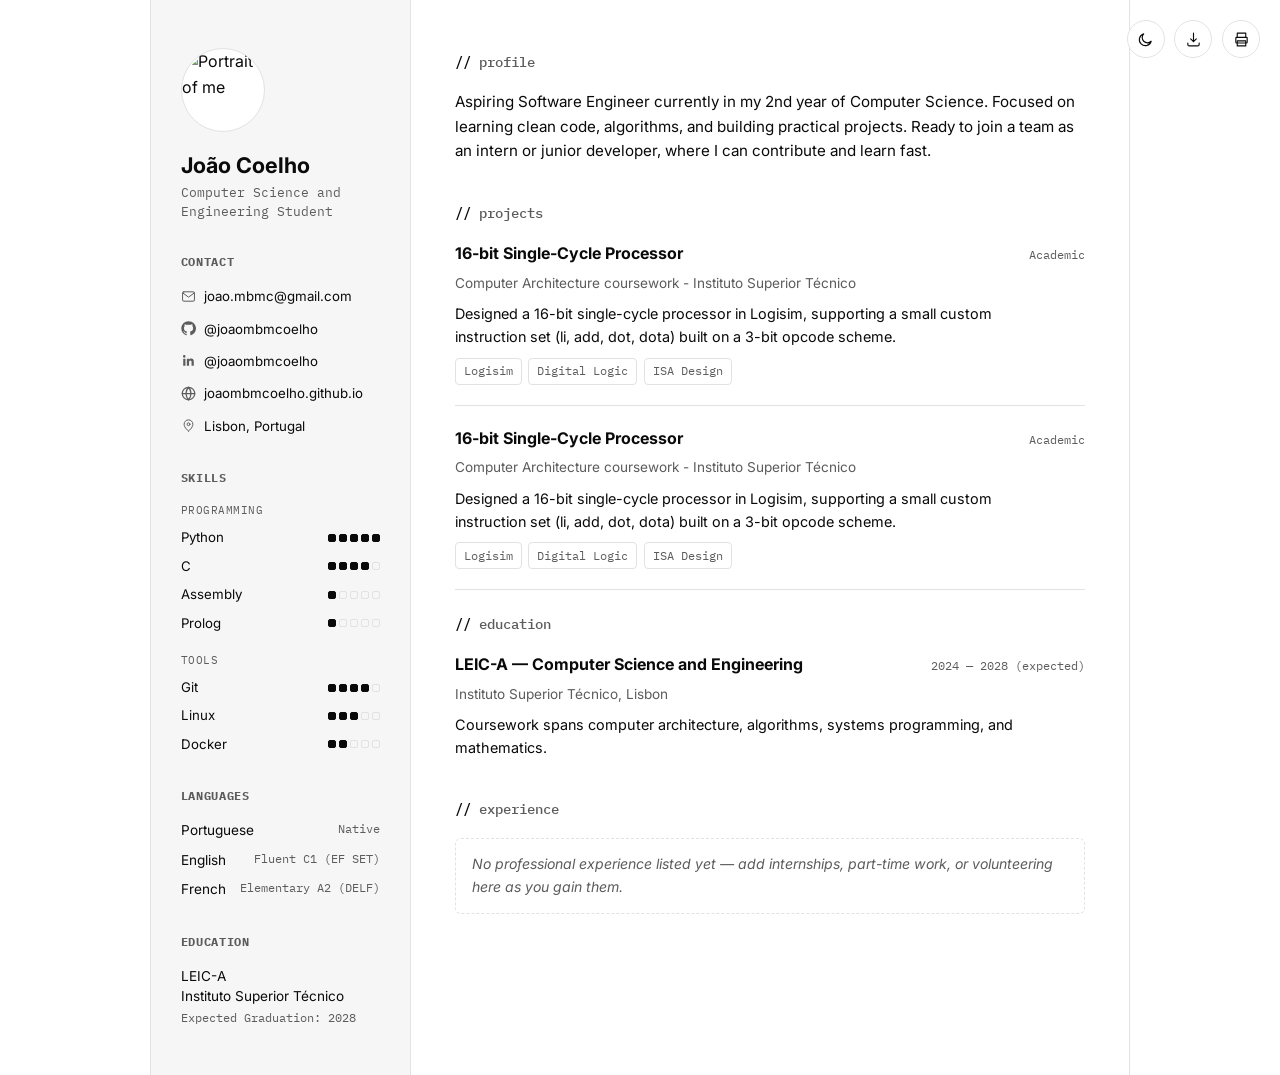
==== cv.html @ 250106f3 "add website in cv" ====
<!doctype html>
<html lang="en">
<head>
<meta charset="UTF-8">
<meta name="viewport" content="width=device-width, initial-scale=1">
<title>João Coelho — CV</title>
<meta name="description" content="CV / Resume of João Coelho, Computer Science and Engineering student at Instituto Superior Técnico.">
<link rel="icon" href="data:,">
<link rel="stylesheet" href="css/style.css">
<link rel="stylesheet" href="css/cv.css">
</head>
<body class="cv-body">

<!-- TOOLBAR BUTTONS -->
<div class="cv-toolbar no-print">
  <!-- dark mode button -->
  <button class="theme-toggle" data-theme-toggle type="button" aria-label="Toggle dark mode">
    <svg class="icon-moon" viewBox="0 0 24 24" width="17" height="17" fill="none" stroke="currentColor" stroke-width="1.6" stroke-linecap="round"><circle cx="12" cy="12" r="4.2"/><path d="M12 2.5v2.4M12 19.1v2.4M4.6 4.6l1.7 1.7M17.7 17.7l1.7 1.7M2.5 12h2.4M19.1 12h2.4M4.6 19.4l1.7-1.7M17.7 6.3l1.7-1.7"/></svg>
    <svg class="icon-sun" viewBox="0 0 24 24" width="17" height="17" fill="none" stroke="currentColor" stroke-width="1.6" stroke-linecap="round" stroke-linejoin="round"><path d="M20 14.5A8.5 8.5 0 1 1 9.5 4a6.8 6.8 0 0 0 10.5 10.5z"/></svg>
  </button>
    <!-- download button -->
  <a href="assets/cv/joao-coelho-cv.pdf" download aria-label="Download PDF">
    <svg viewBox="0 0 24 24" width="17" height="17" fill="none" stroke="currentColor" stroke-width="1.6" stroke-linecap="round" stroke-linejoin="round"><path d="M12 3v12m0 0l-4-4m4 4l4-4"/><path d="M4 17v2a2 2 0 0 0 2 2h12a2 2 0 0 0 2-2v-2"/></svg>
  </a>
  <!-- print button -->
  <button data-print type="button" aria-label="Print CV">
    <svg viewBox="0 0 24 24" width="17" height="17" fill="none" stroke="currentColor" stroke-width="1.6" stroke-linecap="round" stroke-linejoin="round"><path d="M6 9V3h12v6"/><rect x="4" y="9" width="16" height="8" rx="1"/><path d="M6 14h12v7H6z"/></svg>
  </button>
</div>

<div class="cv-page">

  <!-- SIDEBAR -->
  <aside class="cv-sidebar">
    <!-- profile picture -->
    <img class="cv-avatar" src="assets/images/pfp.png" alt="Portrait of me">
    <!-- main title (my name) -->
    <h1>João Coelho</h1>
    <!-- my job -->
    <p class="cv-role">Computer Science and Engineering Student</p>
    <!-- CONTACT BLOCK -->
    <div class="cv-side-section">
      <h2>Contact</h2>
      <ul class="cv-contact-list">
        <!-- email-->
        <li>
          <svg viewBox="0 0 24 24" fill="none" stroke="currentColor" stroke-width="1.6" stroke-linecap="round" stroke-linejoin="round"><rect x="2.5" y="4.5" width="19" height="15" rx="2"/><path d="M3 6.5l9 6.5 9-6.5"/></svg>
          <a href="mailto:joao.mbmc@gmail.com">joao.mbmc@gmail.com</a>
        </li>
        <!-- github -->
        <li>
          <svg viewBox="0 0 24 24" fill="currentColor"><path d="M12 .5C5.65.5.5 5.65.5 12c0 5.08 3.29 9.39 7.86 10.91.58.1.79-.25.79-.56 0-.27-.01-1.17-.02-2.12-3.2.7-3.88-1.36-3.88-1.36-.52-1.34-1.28-1.69-1.28-1.69-1.04-.72.08-.7.08-.7 1.16.08 1.77 1.19 1.77 1.19 1.03 1.77 2.7 1.26 3.36.96.1-.75.4-1.26.73-1.55-2.55-.29-5.23-1.28-5.23-5.69 0-1.26.45-2.29 1.19-3.09-.12-.29-.52-1.47.11-3.06 0 0 .97-.31 3.18 1.18.92-.26 1.91-.39 2.89-.39.98 0 1.97.13 2.89.39 2.2-1.49 3.17-1.18 3.17-1.18.63 1.59.23 2.77.12 3.06.74.8 1.18 1.83 1.18 3.09 0 4.42-2.69 5.4-5.25 5.68.41.36.78 1.06.78 2.15 0 1.55-.01 2.8-.01 3.18 0 .31.21.67.8.56C20.71 21.38 24 17.08 24 12 24 5.65 18.85.5 12 .5z"/></svg>
          <a href="https://github.com/joaombmcoelho" target="_blank" rel="noopener">@joaombmcoelho</a>
        </li>
        <!-- linkedin -->
        <li>
          <svg viewBox="0 0 24 24" fill="currentColor"><path d="M20.45 20.45h-3.56v-5.57c0-1.33-.02-3.03-1.85-3.03-1.85 0-2.14 1.45-2.14 2.94v5.66H9.34V9h3.42v1.56h.05c.48-.9 1.64-1.85 3.38-1.85 3.61 0 4.28 2.38 4.28 5.47v6.27zM5.34 7.43a2.07 2.07 0 1 1 0-4.13 2.07 2.07 0 0 1 0 4.13zM7.12 20.45H3.56V9h3.56v11.45z"/></svg>
          <a href="https://www.linkedin.com/in/joaombmcoelho" target="_blank" rel="noopener">@joaombmcoelho</a>
        </li>
        <!-- website -->
        <li>
          <svg viewBox="0 0 24 24" width="20" height="20" fill="none" stroke="currentColor" stroke-width="2" stroke-linecap="round" stroke-linejoin="round">
            <circle cx="12" cy="12" r="10"></circle>
            <line x1="2" y1="12" x2="22" y2="12"></line>
            <path d="M12 2a15.3 15.3 0 0 1 4 10 15.3 15.3 0 0 1-4 10 15.3 15.3 0 0 1-4-10 15.3 15.3 0 0 1 4-10z"></path>
          </svg>
          <a href="https://joaombmcoelho.github.io" target="_blank" rel="noopener">joaombmcoelho.github.io</a>
        </li>
        <!-- location -->
        <li>
          <svg viewBox="0 0 24 24" fill="none" stroke="currentColor" stroke-width="1.6" stroke-linecap="round" stroke-linejoin="round"><path d="M12 21s-7-5.33-7-11a7 7 0 0 1 14 0c0 5.67-7 11-7 11z"/><circle cx="12" cy="10" r="2.3"/></svg>
          <span>Lisbon, Portugal</span>
        </li>
      </ul>
    </div>

    <!-- SKILLS BLOCK -->
    <div class="cv-side-section">
      <h2>Skills</h2>
      <div class="skill-group">
        <!-- PROGRAMMING LANGUAGES SUB-BLOCK -->
        <p class="skill-group-label">Programming</p>
        <ul class="skill-rating-list">
          <!-- python -->
          <li>
            <span class="skill-name">Python</span>
            <span class="skill-dots"><span class="on"></span><span class="on"></span><span class="on"></span><span class="on"></span><span class="on"></span>
          </li>
          <!-- c -->
          <li>
            <span class="skill-name">C</span>
            <span class="skill-dots"><span class="on"></span><span class="on"></span><span class="on"></span><span class="on"></span><span class="off"></span>
          </li>
          <!-- assembly -->         
          <li>
            <span class="skill-name">Assembly</span>
            <span class="skill-dots"><span class="on"></span><span class="off"></span><span class="off"></span><span class="off"></span><span class="off"></span>
          </li>
          <!-- prolog --> 
          <li>
            <span class="skill-name">Prolog</span>
            <span class="skill-dots"><span class="on"></span><span class="off"></span><span class="off"></span><span class="off"></span><span class="off"></span>
          </li>
        </ul>
      </div>

      <!-- TOOLS SUB-BLOCK -->
      <div class="skill-group">
        <p class="skill-group-label">Tools</p>
        <ul class="skill-rating-list">
          <!-- git -->
          <li>
            <span class="skill-name">Git</span>
            <span class="skill-dots"><span class="on"></span><span class="on"></span><span class="on"></span><span class="on"></span><span class="off"></span>
          </li>
          <!-- linux -->
          <li>
            <span class="skill-name">Linux</span>
            <span class="skill-dots"><span class="on"></span><span class="on"></span><span class="on"></span><span class="off"></span><span class="off"></span>
          </li>
          <!-- docker -->
          <li>
            <span class="skill-name">Docker</span>
            <span class="skill-dots"><span class="on"></span><span class="on"></span><span class="off"></span><span class="off"></span><span class="off"></span>
          </li>
        </ul>
      </div>
    </div>

    <!-- LANGUAGES BLOCK -->
    <div class="cv-side-section">
      <h2>Languages</h2>
      <ul class="cv-lang-list">
        <li><span>Portuguese</span><span class="level">Native</span></li>
        <li><span>English</span><span class="level">Fluent C1 (EF SET)</span></li>
        <li><span>French</span><span class="level">Elementary A2 (DELF)</span></li>
      </ul>
    </div>

    <!-- EDUCATION BLOCK -->
    <div class="cv-side-section">
      <h2>Education</h2>
      <p style="font-size:0.85rem; margin:0; line-height:1.5;">
        LEIC-A<br>
        Instituto Superior Técnico<br>
        <span style="color:var(--text-soft); font-family:var(--font-mono); font-size:0.76rem;">Expected Graduation: 2028</span>
      </p>
    </div>
  </aside>

  <!-- MAIN -->
  <main class="cv-main">

    <!-- about me -->
    <div class="cv-block">
      <h2 class="cv-section-title">profile</h2>
      <p class="cv-summary">Aspiring Software Engineer currently in my 2nd year of Computer Science. Focused on learning clean code, algorithms, and building practical projects. Ready to join a team as an intern or junior developer, where I can contribute and learn fast.</p>
    </div>

    <!-- PROJECTS BLOCK -->
    <div class="cv-block">
      <h2 class="cv-section-title">projects</h2>
      <!-- 1st project -->
      <div class="cv-entry">
        <div class="cv-entry-head">
          <!-- project title -->
          <h3>16-bit Single-Cycle Processor</h3>
          <!-- project tag (e.g. academic/personal) -->
          <span class="cv-entry-date">Academic</span>
        </div>
        <!-- where -->
        <p class="cv-entry-sub">Computer Architecture coursework - Instituto Superior Técnico</p>
        <!-- my contribution & small description-->
        <p class="desc">Designed a 16-bit single-cycle processor in Logisim, supporting a small custom instruction set (li, add, dot, dota) built on a 3-bit opcode scheme.</p>
        <!-- project topics / languages -->
        <div class="stack">
          <span>Logisim</span>
          <span>Digital Logic</span>
          <span>ISA Design</span>
        </div>
      </div>

      <!-- 2nd project -->
      <div class="cv-entry">
        <div class="cv-entry-head">
          <!-- project title -->
          <h3>16-bit Single-Cycle Processor</h3>
          <!-- project tag (e.g. academic/personal) -->
          <span class="cv-entry-date">Academic</span>
        </div>
        <!-- where -->
        <p class="cv-entry-sub">Computer Architecture coursework - Instituto Superior Técnico</p>
        <!-- where -->
        <p class="desc">Designed a 16-bit single-cycle processor in Logisim, supporting a small custom instruction set (li, add, dot, dota) built on a 3-bit opcode scheme.</p>
        <!-- project topics / languages -->
        <div class="stack">
          <span>Logisim</span>
          <span>Digital Logic</span>
          <span>ISA Design</span>
        </div>
      </div>

    <!-- EDUCATION BLOCK -->
    <div class="cv-block">
      <h2 class="cv-section-title">education</h2>
      <div class="cv-entry">
        <div class="cv-entry-head">
          <!-- course name -->
          <h3>LEIC-A — Computer Science and Engineering</h3>
          <!-- date -->
          <span class="cv-entry-date">2024 — 2028 (expected)</span>
        </div>
        <!-- where -->
        <p class="cv-entry-sub">Instituto Superior Técnico, Lisbon</p>
        <!-- description -->
        <p class="desc">Coursework spans computer architecture, algorithms, systems programming, and mathematics.</p>
      </div>
    </div>

    <!-- EXPERIENCE BLOCK -->
    <div class="cv-block">
      <h2 class="cv-section-title">experience</h2>
      <p class="cv-placeholder">No professional experience listed yet — add internships, part-time work, or volunteering here as you gain them.</p>
    </div>

  </main>

</div>

<script src="js/main.js"></script>
</body>
</html>
---- css/style.css ----
/* =========================================================
   Portfolio — minimalist black & white theme
   ========================================================= */

@import url('https://fonts.googleapis.com/css2?family=Inter:wght@400;500;600;700&family=IBM+Plex+Mono:wght@400;500&display=swap');

:root {
  --bg: #ffffff;
  --bg-soft: #f6f6f6;
  --text: #0a0a0a;
  --text-soft: #5c5c5c;
  --border: #e2e2e2;
  --border-strong: #0a0a0a;
  --focus: #0a0a0a;

  --font-sans: 'Inter', -apple-system, BlinkMacSystemFont, 'Segoe UI', sans-serif;
  --font-mono: 'IBM Plex Mono', 'SFMono-Regular', Menlo, monospace;

  --max-w: 880px;
  --gutter: clamp(1.25rem, 4vw, 3rem);

  --transition: 180ms ease;
}

html.dark {
  --bg: #0a0a0a;
  --bg-soft: #141414;
  --text: #f5f5f5;
  --text-soft: #9a9a9a;
  --border: #262626;
  --border-strong: #f5f5f5;
  --focus: #f5f5f5;
}

* { box-sizing: border-box; }

html {
  -webkit-text-size-adjust: 100%;
  scroll-behavior: smooth;
}

@media (prefers-reduced-motion: reduce) {
  html { scroll-behavior: auto; }
  * { animation-duration: 0.01ms !important; transition-duration: 0.01ms !important; }
}

body {
  margin: 0;
  background: var(--bg);
  color: var(--text);
  font-family: var(--font-sans);
  font-size: 16px;
  line-height: 1.6;
  transition: background var(--transition), color var(--transition);
  -webkit-font-smoothing: antialiased;
}

a {
  color: inherit;
  text-decoration: none;
}

img { max-width: 100%; display: block; }

.wrap {
  max-width: var(--max-w);
  margin: 0 auto;
  padding: 0 var(--gutter);
}

/* Skip link */
.skip-link {
  position: absolute;
  left: -9999px;
  top: 0;
  background: var(--text);
  color: var(--bg);
  padding: 0.75rem 1rem;
  z-index: 100;
  font-family: var(--font-mono);
  font-size: 0.85rem;
}
.skip-link:focus {
  left: var(--gutter);
  top: 1rem;
}

/* Focus visibility */
a:focus-visible,
button:focus-visible {
  outline: 2px solid var(--focus);
  outline-offset: 3px;
}

/* Eyebrow / mono label */
.eyebrow {
  font-family: var(--font-mono);
  font-size: 0.78rem;
  letter-spacing: 0.02em;
  color: var(--text-soft);
  display: inline-flex;
  align-items: center;
  gap: 0.5em;
}
.eyebrow::before {
  content: '';
  width: 6px;
  height: 6px;
  background: var(--text);
  border-radius: 50%;
  display: inline-block;
}

/* =========================================================
   Header / nav
   ========================================================= */
.site-header {
  position: sticky;
  top: 0;
  z-index: 50;
  background: color-mix(in srgb, var(--bg) 88%, transparent);
  backdrop-filter: blur(8px);
  border-bottom: 1px solid var(--border);
}

.site-header .wrap {
  display: flex;
  align-items: center;
  justify-content: space-between;
  height: 64px;
}

.logo {
  font-family: var(--font-mono);
  font-weight: 500;
  font-size: 0.95rem;
}
.logo span { color: var(--text-soft); }

.nav-links {
  display: flex;
  align-items: center;
  gap: 1.75rem;
  list-style: none;
  margin: 0;
  padding: 0;
}

.nav-links a {
  font-size: 0.92rem;
  font-weight: 500;
  padding: 0.25rem 0.1rem;
  border-bottom: 1px solid transparent;
  transition: border-color var(--transition), color var(--transition);
}
.nav-links a:hover { border-color: var(--text); }
.nav-links a[aria-current="page"] {
  border-color: var(--text);
}
.nav-links a.nav-cv {
  display: inline-flex;
  align-items: center;
  gap: 0.3rem;
}
.nav-links a.nav-cv .ext-icon {
  opacity: 0.6;
}

.header-actions {
  display: flex;
  align-items: center;
  gap: 1rem;
}

/* Theme toggle */
.theme-toggle {
  width: 38px;
  height: 38px;
  display: inline-flex;
  align-items: center;
  justify-content: center;
  border: 1px solid var(--border);
  border-radius: 50%;
  background: transparent;
  color: var(--text);
  cursor: pointer;
  transition: border-color var(--transition), transform 120ms ease;
}
.theme-toggle:hover { border-color: var(--border-strong); }
.theme-toggle:active { transform: scale(0.92); }
.theme-toggle svg { width: 18px; height: 18px; }
.theme-toggle .icon-moon { display: none; }
html.dark .theme-toggle .icon-sun { display: none; }
html.dark .theme-toggle .icon-moon { display: inline-block; }

/* Mobile nav toggle */
.nav-toggle {
  display: none;
  width: 38px;
  height: 38px;
  border: 1px solid var(--border);
  border-radius: 8px;
  background: transparent;
  color: var(--text);
  align-items: center;
  justify-content: center;
  cursor: pointer;
}
.nav-toggle svg { width: 18px; height: 18px; }

@media (max-width: 720px) {
  .nav-toggle { display: inline-flex; }
  .nav-links {
    position: fixed;
    inset: 64px 0 auto 0;
    flex-direction: column;
    align-items: flex-start;
    gap: 0;
    background: var(--bg);
    border-bottom: 1px solid var(--border);
    padding: 0.5rem var(--gutter) 1rem;
    transform: translateY(-8px);
    opacity: 0;
    pointer-events: none;
    transition: transform var(--transition), opacity var(--transition);
  }
  .nav-links.open {
    transform: translateY(0);
    opacity: 1;
    pointer-events: auto;
  }
  .nav-links li { width: 100%; }
  .nav-links a {
    display: block;
    padding: 0.85rem 0;
    border-bottom: 1px solid var(--border);
  }
}

/* =========================================================
   Hero
   ========================================================= */
.hero {
  padding: clamp(3rem, 8vw, 6rem) 0 clamp(2.5rem, 6vw, 4rem);
  border-bottom: 1px solid var(--border);
}

.hero-grid {
  display: grid;
  grid-template-columns: auto 1fr;
  gap: clamp(1.75rem, 4vw, 3.5rem);
  align-items: center;
}

.avatar {
  width: 128px;
  height: 128px;
  border-radius: 50%;
  object-fit: cover;
  border: 1px solid var(--border);
  background: var(--bg-soft);
}

.hero h1 {
  font-size: clamp(1.9rem, 4.5vw, 2.75rem);
  line-height: 1.15;
  margin: 0.6rem 0 0.5rem;
  letter-spacing: -0.01em;
}

.hero .role {
  font-family: var(--font-mono);
  font-size: 1rem;
  color: var(--text-soft);
  margin: 0 0 1.1rem;
}

.hero p.lede {
  max-width: 60ch;
  color: var(--text-soft);
  margin: 0;
}

@media (max-width: 640px) {
  .hero-grid { grid-template-columns: 1fr; text-align: left; }
  .avatar { width: 96px; height: 96px; }
}

/* Social row */
.social-row {
  display: flex;
  flex-wrap: wrap;
  gap: 0.65rem;
  margin-top: 1.5rem;
}

.social-link {
  display: inline-flex;
  align-items: center;
  gap: 0.5rem;
  padding: 0.5rem 0.85rem;
  border: 1px solid var(--border);
  border-radius: 999px;
  font-size: 0.85rem;
  font-weight: 500;
  transition: border-color var(--transition), background var(--transition);
}
.social-link:hover {
  border-color: var(--border-strong);
  background: var(--bg-soft);
}
.social-link svg { width: 16px; height: 16px; flex-shrink: 0; }

/* =========================================================
   Sections
   ========================================================= */
section.block {
  padding: clamp(2.5rem, 6vw, 4rem) 0;
  border-bottom: 1px solid var(--border);
}
section.block:last-of-type { border-bottom: none; }

.block h2 {
  font-family: var(--font-mono);
  font-size: 1rem;
  font-weight: 500;
  color: var(--text-soft);
  margin: 0 0 1.5rem;
}
.block h2::before {
  content: '// ';
  color: var(--text);
}

/* About text */
.about-text p {
  max-width: 68ch;
  margin: 0 0 1rem;
}
.about-text p:last-child { margin-bottom: 0; }

/* Facts grid */
.facts {
  display: grid;
  grid-template-columns: repeat(2, minmax(0, 1fr));
  gap: 1px;
  background: var(--border);
  border: 1px solid var(--border);
  margin-top: 2rem;
}
.fact {
  background: var(--bg);
  padding: 1.1rem 1.25rem;
}
.fact dt {
  font-family: var(--font-mono);
  font-size: 0.72rem;
  color: var(--text-soft);
  text-transform: uppercase;
  letter-spacing: 0.06em;
  margin: 0 0 0.35rem;
}
.fact dd { margin: 0; font-size: 0.95rem; }

@media (max-width: 560px) {
  .facts { grid-template-columns: 1fr; }
}

/* Skills */
.skill-list {
  display: flex;
  flex-wrap: wrap;
  gap: 0.55rem;
  list-style: none;
  padding: 0;
  margin: 0;
}
.skill-list li {
  font-family: var(--font-mono);
  font-size: 0.82rem;
  padding: 0.4rem 0.75rem;
  border: 1px solid var(--border);
  border-radius: 6px;
  color: var(--text-soft);
}

/* =========================================================
   Project cards
   ========================================================= */
.project-grid {
  display: grid;
  grid-template-columns: repeat(auto-fill, minmax(260px, 1fr));
  gap: 1px;
  background: var(--border);
  border: 1px solid var(--border);
}

.project-card {
  background: var(--bg);
  padding: 1.75rem;
  display: flex;
  flex-direction: column;
  gap: 0.75rem;
  transition: background var(--transition);
}
.project-card:hover { background: var(--bg-soft); }

.project-card .icon {
  width: 32px;
  height: 32px;
  display: inline-flex;
  align-items: center;
  justify-content: center;
  border: 1px solid var(--border);
  border-radius: 8px;
  color: var(--text-soft);
}

.project-card .tag {
  font-family: var(--font-mono);
  font-size: 0.72rem;
  color: var(--text-soft);
  text-transform: uppercase;
  letter-spacing: 0.05em;
}

.project-card h3 {
  margin: 0;
  font-size: 1.05rem;
}

.project-card p {
  margin: 0;
  color: var(--text-soft);
  font-size: 0.92rem;
  flex-grow: 1;
}

.project-card .stack {
  display: flex;
  flex-wrap: wrap;
  gap: 0.4rem;
  margin-top: 0.25rem;
}
.project-card .stack span {
  font-family: var(--font-mono);
  font-size: 0.72rem;
  padding: 0.2rem 0.5rem;
  border: 1px solid var(--border);
  border-radius: 4px;
  color: var(--text-soft);
}

.project-card .links {
  display: flex;
  gap: 1rem;
  margin-top: 0.5rem;
}
.project-card .links a {
  display: inline-flex;
  align-items: center;
  gap: 0.35rem;
  font-size: 0.85rem;
  font-weight: 500;
  border-bottom: 1px solid var(--text);
}
.project-card .links svg { width: 14px; height: 14px; }

/* =========================================================
   Contact page
   ========================================================= */
.contact-grid {
  display: grid;
  grid-template-columns: repeat(auto-fit, minmax(240px, 1fr));
  gap: 1px;
  background: var(--border);
  border: 1px solid var(--border);
  margin-top: 1.5rem;
}
.contact-item {
  background: var(--bg);
  padding: 1.5rem;
  display: flex;
  align-items: flex-start;
  gap: 0.85rem;
  transition: background var(--transition);
}
.contact-item:hover { background: var(--bg-soft); }
.contact-item svg { width: 20px; height: 20px; flex-shrink: 0; margin-top: 0.15rem; }
.contact-item .label {
  font-family: var(--font-mono);
  font-size: 0.72rem;
  color: var(--text-soft);
  text-transform: uppercase;
  letter-spacing: 0.05em;
  margin: 0 0 0.25rem;
}
.contact-item .value { font-size: 0.95rem; word-break: break-word; }

/* =========================================================
   Footer
   ========================================================= */
.site-footer {
  padding: 2rem 0 3rem;
}
.site-footer .wrap {
  display: flex;
  align-items: center;
  justify-content: space-between;
  flex-wrap: wrap;
  gap: 1rem;
}
.site-footer p {
  margin: 0;
  font-family: var(--font-mono);
  font-size: 0.78rem;
  color: var(--text-soft);
}
.footer-icons { display: flex; gap: 0.9rem; }
.footer-icons a {
  width: 34px;
  height: 34px;
  border: 1px solid var(--border);
  border-radius: 50%;
  display: inline-flex;
  align-items: center;
  justify-content: center;
  transition: border-color var(--transition);
}
.footer-icons a:hover { border-color: var(--border-strong); }
.footer-icons svg { width: 15px; height: 15px; }

/* Page intro (projects / contact) */
.page-head {
  padding: clamp(2.5rem, 6vw, 3.5rem) 0 clamp(1.5rem, 4vw, 2rem);
  border-bottom: 1px solid var(--border);
}
.page-head h1 {
  font-size: clamp(1.6rem, 3.5vw, 2.1rem);
  margin: 0.6rem 0 0.5rem;
}
.page-head p {
  color: var(--text-soft);
  max-width: 56ch;
  margin: 0;
}
---- css/cv.css ----
/* =========================================================
   CV page — sidebar resume layout
   Shares design tokens from style.css (must be loaded first)
   ========================================================= */

body.cv-body {
  background: var(--bg);
}

/* Floating toolbar: dark mode / print / download */
.cv-toolbar {
  position: fixed;
  top: 1.25rem;
  right: 1.25rem;
  z-index: 50;
  display: flex;
  gap: 0.6rem;
}

.cv-toolbar button,
.cv-toolbar a {
  width: 38px;
  height: 38px;
  display: inline-flex;
  align-items: center;
  justify-content: center;
  border: 1px solid var(--border);
  border-radius: 50%;
  background: var(--bg);
  color: var(--text);
  cursor: pointer;
  transition: border-color 180ms ease, transform 120ms ease;
}
.cv-toolbar button:hover,
.cv-toolbar a:hover { border-color: var(--border-strong); }
.cv-toolbar button:active,
.cv-toolbar a:active { transform: scale(0.92); }
.cv-toolbar svg { width: 17px; height: 17px; }

/* Layout */
.cv-page {
  display: grid;
  grid-template-columns: 260px 1fr;
  max-width: 980px;
  margin: 0 auto;
  min-height: 100vh;
  border-left: 1px solid var(--border);
  border-right: 1px solid var(--border);
}

.cv-sidebar {
  background: var(--bg-soft);
  border-right: 1px solid var(--border);
  padding: 3rem 1.85rem;
}

.cv-main {
  padding: 3rem 2.75rem;
}

@media (max-width: 700px) {
  .cv-page { grid-template-columns: 1fr; }
  .cv-sidebar { border-right: none; border-bottom: 1px solid var(--border); }
  .cv-toolbar { top: 0.75rem; right: 0.75rem; }
}

/* Sidebar */
.cv-avatar {
  width: 84px;
  height: 84px;
  border-radius: 50%;
  object-fit: cover;
  border: 1px solid var(--border);
  background: var(--bg);
  margin-bottom: 1.25rem;
}

.cv-sidebar h1 {
  font-size: 1.35rem;
  margin: 0 0 0.25rem;
  line-height: 1.25;
}

.cv-sidebar .cv-role {
  font-family: var(--font-mono);
  font-size: 0.8rem;
  color: var(--text-soft);
  margin: 0 0 2rem;
  line-height: 1.5;
}

.cv-side-section { margin-bottom: 2rem; }
.cv-side-section:last-child { margin-bottom: 0; }

.cv-side-section h2 {
  font-family: var(--font-mono);
  font-size: 0.72rem;
  text-transform: uppercase;
  letter-spacing: 0.06em;
  color: var(--text-soft);
  margin: 0 0 0.9rem;
}

.cv-contact-list {
  list-style: none;
  margin: 0;
  padding: 0;
  display: flex;
  flex-direction: column;
  gap: 0.7rem;
}
.cv-contact-list li {
  display: flex;
  align-items: flex-start;
  gap: 0.55rem;
  font-size: 0.83rem;
  word-break: break-word;
}
.cv-contact-list svg {
  width: 15px;
  height: 15px;
  flex-shrink: 0;
  margin-top: 0.15rem;
  color: var(--text-soft);
}
.cv-contact-list a { text-decoration: none; }
.cv-contact-list a:hover { text-decoration: underline; }

.cv-tag-list {
  display: flex;
  flex-wrap: wrap;
  gap: 0.4rem;
  list-style: none;
  margin: 0;
  padding: 0;
}
.cv-tag-list li {
  font-family: var(--font-mono);
  font-size: 0.74rem;
  padding: 0.3rem 0.6rem;
  border: 1px solid var(--border);
  border-radius: 5px;
  background: var(--bg);
  color: var(--text-soft);
}

.skill-group { margin-bottom: 1.1rem; }
.skill-group:last-child { margin-bottom: 0; }

.skill-group-label {
  font-family: var(--font-mono);
  font-size: 0.68rem;
  text-transform: uppercase;
  letter-spacing: 0.05em;
  color: var(--text-soft);
  margin: 0 0 0.5rem;
}

.skill-rating-list {
  list-style: none;
  margin: 0;
  padding: 0;
  display: flex;
  flex-direction: column;
  gap: 0.45rem;
}

.skill-rating-list li {
  display: flex;
  align-items: center;
  justify-content: space-between;
  gap: 0.5rem;
}

.skill-name {
  font-size: 0.83rem;
  color: var(--text);
}

.skill-dots {
  display: flex;
  gap: 3px;
  flex-shrink: 0;
}

.skill-dots span {
  width: 8px;
  height: 8px;
  border-radius: 2px;
  border: 1px solid var(--border);
  background: transparent;
}

.skill-dots span.on {
  background: var(--text);
  border-color: var(--text);
}

.cv-lang-list {
  list-style: none;
  margin: 0;
  padding: 0;
  display: flex;
  flex-direction: column;
  gap: 0.5rem;
  font-size: 0.85rem;
}
.cv-lang-list li { display: flex; justify-content: space-between; gap: 0.5rem; }
.cv-lang-list span.level {
  font-family: var(--font-mono);
  font-size: 0.72rem;
  color: var(--text-soft);
}

/* Main column */
.cv-main h2.cv-section-title {
  font-family: var(--font-mono);
  font-size: 0.9rem;
  font-weight: 500;
  color: var(--text-soft);
  margin: 0 0 1.1rem;
  padding-top: 0.1rem;
}
.cv-main h2.cv-section-title::before {
  content: '// ';
  color: var(--text);
}

.cv-block { margin-bottom: 2.25rem; }
.cv-block:last-child { margin-bottom: 0; }

.cv-summary {
  font-size: 0.95rem;
  max-width: 62ch;
  margin: 0;
  color: var(--text);
}

.cv-entry {
  padding-bottom: 1.25rem;
  margin-bottom: 1.25rem;
  border-bottom: 1px solid var(--border);
}
.cv-entry:last-child {
  border-bottom: none;
  margin-bottom: 0;
  padding-bottom: 0;
}

.cv-entry-head {
  display: flex;
  justify-content: space-between;
  align-items: baseline;
  flex-wrap: wrap;
  gap: 0.4rem 1rem;
  margin-bottom: 0.35rem;
}

.cv-entry-head h3 {
  margin: 0;
  font-size: 1rem;
}

.cv-entry-date {
  font-family: var(--font-mono);
  font-size: 0.76rem;
  color: var(--text-soft);
  white-space: nowrap;
}

.cv-entry-sub {
  font-size: 0.85rem;
  color: var(--text-soft);
  margin: 0 0 0.5rem;
}

.cv-entry p.desc {
  font-size: 0.9rem;
  margin: 0 0 0.6rem;
  max-width: 62ch;
}

.cv-entry .stack {
  display: flex;
  flex-wrap: wrap;
  gap: 0.4rem;
}
.cv-entry .stack span {
  font-family: var(--font-mono);
  font-size: 0.72rem;
  padding: 0.2rem 0.5rem;
  border: 1px solid var(--border);
  border-radius: 4px;
  color: var(--text-soft);
}

.cv-placeholder {
  font-size: 0.88rem;
  color: var(--text-soft);
  font-style: italic;
  border: 1px dashed var(--border);
  border-radius: 6px;
  padding: 0.9rem 1rem;
}

/* =========================================================
   Print
   ========================================================= */
@media print {
  :root, html.dark {
    --bg: #ffffff;
    --bg-soft: #f4f4f4;
    --text: #0a0a0a;
    --text-soft: #444444;
    --border: #cccccc;
  }
  body { background: #fff; }
  .no-print { display: none !important; }
  .cv-page {
    max-width: none;
    border: none;
    grid-template-columns: 220px 1fr;
  }
  .cv-sidebar { background: #f4f4f4; }
  a { text-decoration: none; color: var(--text); }
  .cv-entry { break-inside: avoid; }
}

@page {
  margin: 14mm;
}
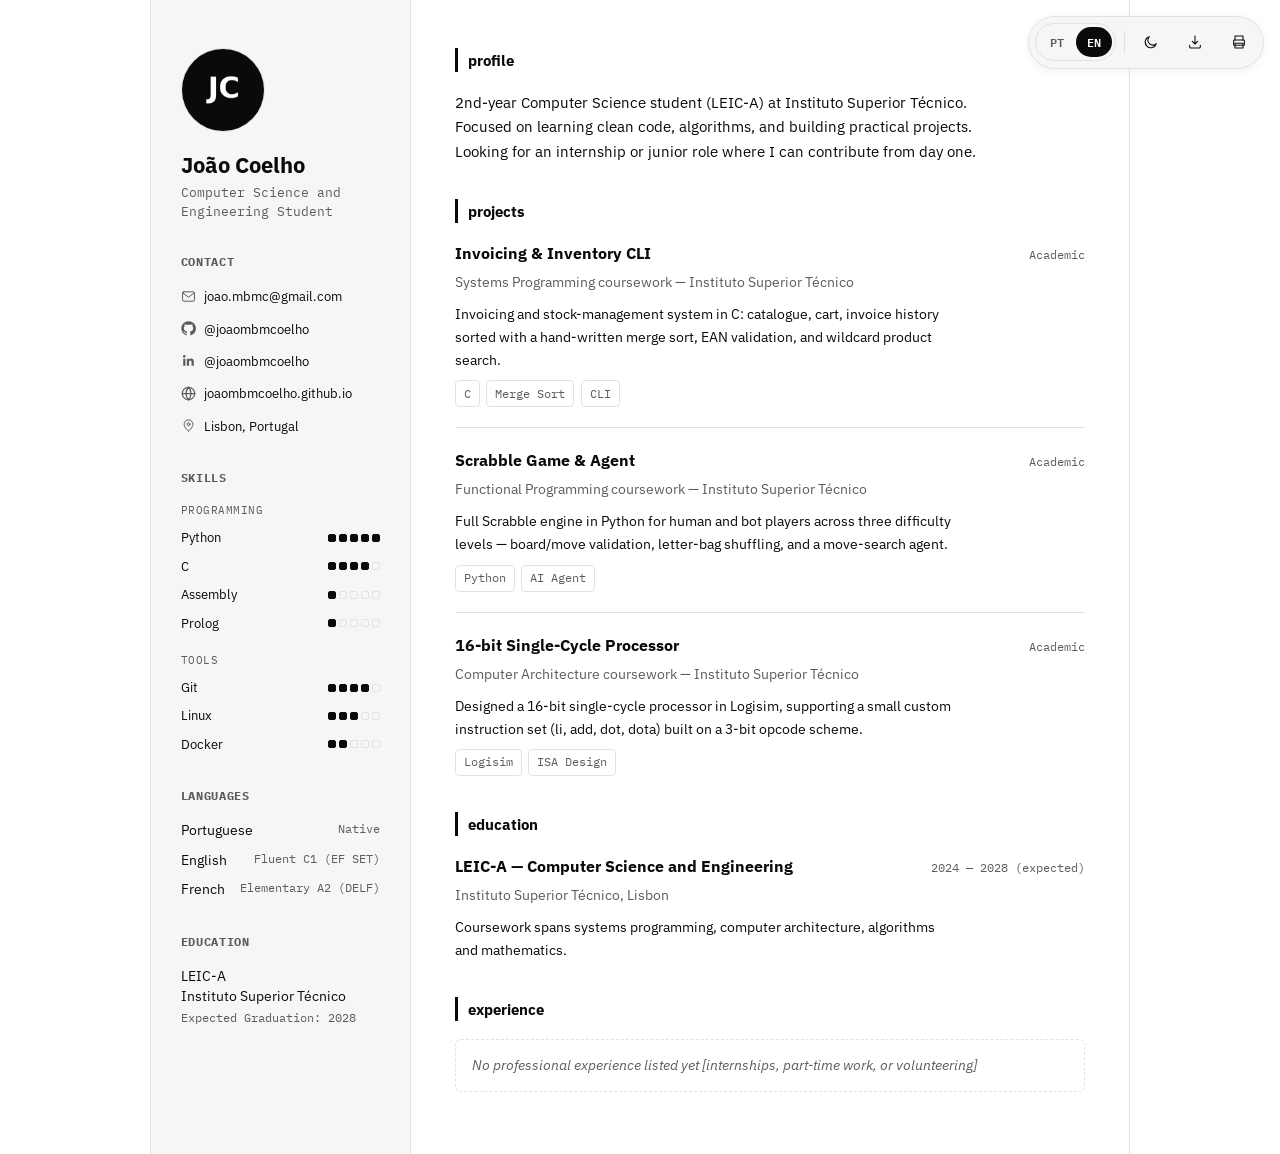
==== commit e567cb8a: "site v7 language toggle cv, fixed prinitng bugs in safari and cleaned code" ====
--- a/cv.html
+++ b/cv.html
@@ -3,27 +3,29 @@
 <head>
 <meta charset="UTF-8">
 <meta name="viewport" content="width=device-width, initial-scale=1">
-<title>João Coelho — CV</title>
-<meta name="description" content="CV / Resume of João Coelho, Computer Science and Engineering student at Instituto Superior Técnico.">
+<title data-i18n="meta.cv.title">João Coelho — CV</title>
+<meta name="description" data-i18n-attr="content" data-i18n="meta.cv.desc" content="CV of João Coelho, Computer Science and Engineering student at Instituto Superior Técnico.">
 <link rel="icon" href="data:,">
 <link rel="stylesheet" href="css/style.css">
 <link rel="stylesheet" href="css/cv.css">
 </head>
 <body class="cv-body">
 
-<!-- TOOLBAR BUTTONS -->
-<div class="cv-toolbar no-print">
-  <!-- dark mode button -->
-  <button class="theme-toggle" data-theme-toggle type="button" aria-label="Toggle dark mode">
+<!-- TOOLBAR — floats over the CV instead of taking its own header row -->
+<div class="cv-toolbar no-print" role="group" aria-label="CV actions">
+  <div class="lang-switch" role="group" aria-label="Language / Idioma">
+    <button type="button" data-lang-option="pt" aria-pressed="false">PT</button>
+    <button type="button" data-lang-option="en" aria-pressed="true">EN</button>
+  </div>
+  <span class="divider" aria-hidden="true"></span>
+  <button class="theme-toggle" data-theme-toggle type="button" aria-label="Toggle dark mode" data-i18n-aria="aria.themeToggle">
     <svg class="icon-moon" viewBox="0 0 24 24" width="17" height="17" fill="none" stroke="currentColor" stroke-width="1.6" stroke-linecap="round"><circle cx="12" cy="12" r="4.2"/><path d="M12 2.5v2.4M12 19.1v2.4M4.6 4.6l1.7 1.7M17.7 17.7l1.7 1.7M2.5 12h2.4M19.1 12h2.4M4.6 19.4l1.7-1.7M17.7 6.3l1.7-1.7"/></svg>
     <svg class="icon-sun" viewBox="0 0 24 24" width="17" height="17" fill="none" stroke="currentColor" stroke-width="1.6" stroke-linecap="round" stroke-linejoin="round"><path d="M20 14.5A8.5 8.5 0 1 1 9.5 4a6.8 6.8 0 0 0 10.5 10.5z"/></svg>
   </button>
-    <!-- download button -->
-  <a href="assets/cv/joao-coelho-cv.pdf" download aria-label="Download PDF">
+  <a href="assets/cv/joao-coelho-cv-en.pdf" data-cv-download download aria-label="Download PDF" data-i18n-aria="aria.download">
     <svg viewBox="0 0 24 24" width="17" height="17" fill="none" stroke="currentColor" stroke-width="1.6" stroke-linecap="round" stroke-linejoin="round"><path d="M12 3v12m0 0l-4-4m4 4l4-4"/><path d="M4 17v2a2 2 0 0 0 2 2h12a2 2 0 0 0 2-2v-2"/></svg>
   </a>
-  <!-- print button -->
-  <button data-print type="button" aria-label="Print CV">
+  <button data-print type="button" aria-label="Print CV" data-i18n-aria="aria.print">
     <svg viewBox="0 0 24 24" width="17" height="17" fill="none" stroke="currentColor" stroke-width="1.6" stroke-linecap="round" stroke-linejoin="round"><path d="M6 9V3h12v6"/><rect x="4" y="9" width="16" height="8" rx="1"/><path d="M6 14h12v7H6z"/></svg>
   </button>
 </div>
@@ -32,32 +34,25 @@
 
   <!-- SIDEBAR -->
   <aside class="cv-sidebar">
-    <!-- profile picture -->
     <img class="cv-avatar" src="assets/images/pfp.png" alt="Portrait of me">
-    <!-- main title (my name) -->
     <h1>João Coelho</h1>
-    <!-- my job -->
-    <p class="cv-role">Computer Science and Engineering Student</p>
-    <!-- CONTACT BLOCK -->
-    <div class="cv-side-section">
-      <h2>Contact</h2>
+    <p class="cv-role" data-i18n="cv.role">Computer Science and Engineering Student</p>
+
+    <div class="cv-side-section">
+      <h2 data-i18n="cv.contact.title">Contact</h2>
       <ul class="cv-contact-list">
-        <!-- email-->
         <li>
           <svg viewBox="0 0 24 24" fill="none" stroke="currentColor" stroke-width="1.6" stroke-linecap="round" stroke-linejoin="round"><rect x="2.5" y="4.5" width="19" height="15" rx="2"/><path d="M3 6.5l9 6.5 9-6.5"/></svg>
           <a href="mailto:joao.mbmc@gmail.com">joao.mbmc@gmail.com</a>
         </li>
-        <!-- github -->
         <li>
           <svg viewBox="0 0 24 24" fill="currentColor"><path d="M12 .5C5.65.5.5 5.65.5 12c0 5.08 3.29 9.39 7.86 10.91.58.1.79-.25.79-.56 0-.27-.01-1.17-.02-2.12-3.2.7-3.88-1.36-3.88-1.36-.52-1.34-1.28-1.69-1.28-1.69-1.04-.72.08-.7.08-.7 1.16.08 1.77 1.19 1.77 1.19 1.03 1.77 2.7 1.26 3.36.96.1-.75.4-1.26.73-1.55-2.55-.29-5.23-1.28-5.23-5.69 0-1.26.45-2.29 1.19-3.09-.12-.29-.52-1.47.11-3.06 0 0 .97-.31 3.18 1.18.92-.26 1.91-.39 2.89-.39.98 0 1.97.13 2.89.39 2.2-1.49 3.17-1.18 3.17-1.18.63 1.59.23 2.77.12 3.06.74.8 1.18 1.83 1.18 3.09 0 4.42-2.69 5.4-5.25 5.68.41.36.78 1.06.78 2.15 0 1.55-.01 2.8-.01 3.18 0 .31.21.67.8.56C20.71 21.38 24 17.08 24 12 24 5.65 18.85.5 12 .5z"/></svg>
           <a href="https://github.com/joaombmcoelho" target="_blank" rel="noopener">@joaombmcoelho</a>
         </li>
-        <!-- linkedin -->
         <li>
           <svg viewBox="0 0 24 24" fill="currentColor"><path d="M20.45 20.45h-3.56v-5.57c0-1.33-.02-3.03-1.85-3.03-1.85 0-2.14 1.45-2.14 2.94v5.66H9.34V9h3.42v1.56h.05c.48-.9 1.64-1.85 3.38-1.85 3.61 0 4.28 2.38 4.28 5.47v6.27zM5.34 7.43a2.07 2.07 0 1 1 0-4.13 2.07 2.07 0 0 1 0 4.13zM7.12 20.45H3.56V9h3.56v11.45z"/></svg>
           <a href="https://www.linkedin.com/in/joaombmcoelho" target="_blank" rel="noopener">@joaombmcoelho</a>
         </li>
-        <!-- website -->
         <li>
           <svg viewBox="0 0 24 24" width="20" height="20" fill="none" stroke="currentColor" stroke-width="2" stroke-linecap="round" stroke-linejoin="round">
             <circle cx="12" cy="12" r="10"></circle>
@@ -66,84 +61,49 @@
           </svg>
           <a href="https://joaombmcoelho.github.io" target="_blank" rel="noopener">joaombmcoelho.github.io</a>
         </li>
-        <!-- location -->
         <li>
           <svg viewBox="0 0 24 24" fill="none" stroke="currentColor" stroke-width="1.6" stroke-linecap="round" stroke-linejoin="round"><path d="M12 21s-7-5.33-7-11a7 7 0 0 1 14 0c0 5.67-7 11-7 11z"/><circle cx="12" cy="10" r="2.3"/></svg>
-          <span>Lisbon, Portugal</span>
+          <span data-i18n="cv.location">Lisbon, Portugal</span>
         </li>
       </ul>
     </div>
 
-    <!-- SKILLS BLOCK -->
-    <div class="cv-side-section">
-      <h2>Skills</h2>
+    <div class="cv-side-section">
+      <h2 data-i18n="cv.skills.title">Skills</h2>
       <div class="skill-group">
-        <!-- PROGRAMMING LANGUAGES SUB-BLOCK -->
-        <p class="skill-group-label">Programming</p>
+        <p class="skill-group-label" data-i18n="cv.skills.programming">Programming</p>
         <ul class="skill-rating-list">
-          <!-- python -->
-          <li>
-            <span class="skill-name">Python</span>
-            <span class="skill-dots"><span class="on"></span><span class="on"></span><span class="on"></span><span class="on"></span><span class="on"></span>
-          </li>
-          <!-- c -->
-          <li>
-            <span class="skill-name">C</span>
-            <span class="skill-dots"><span class="on"></span><span class="on"></span><span class="on"></span><span class="on"></span><span class="off"></span>
-          </li>
-          <!-- assembly -->         
-          <li>
-            <span class="skill-name">Assembly</span>
-            <span class="skill-dots"><span class="on"></span><span class="off"></span><span class="off"></span><span class="off"></span><span class="off"></span>
-          </li>
-          <!-- prolog --> 
-          <li>
-            <span class="skill-name">Prolog</span>
-            <span class="skill-dots"><span class="on"></span><span class="off"></span><span class="off"></span><span class="off"></span><span class="off"></span>
-          </li>
+          <li><span class="skill-name">Python</span><span class="skill-dots"><span class="on"></span><span class="on"></span><span class="on"></span><span class="on"></span><span class="on"></span></span></li>
+          <li><span class="skill-name">C</span><span class="skill-dots"><span class="on"></span><span class="on"></span><span class="on"></span><span class="on"></span><span class="off"></span></span></li>
+          <li><span class="skill-name">Assembly</span><span class="skill-dots"><span class="on"></span><span class="off"></span><span class="off"></span><span class="off"></span><span class="off"></span></span></li>
+          <li><span class="skill-name">Prolog</span><span class="skill-dots"><span class="on"></span><span class="off"></span><span class="off"></span><span class="off"></span><span class="off"></span></span></li>
         </ul>
       </div>
-
-      <!-- TOOLS SUB-BLOCK -->
       <div class="skill-group">
-        <p class="skill-group-label">Tools</p>
+        <p class="skill-group-label" data-i18n="cv.skills.tools">Tools</p>
         <ul class="skill-rating-list">
-          <!-- git -->
-          <li>
-            <span class="skill-name">Git</span>
-            <span class="skill-dots"><span class="on"></span><span class="on"></span><span class="on"></span><span class="on"></span><span class="off"></span>
-          </li>
-          <!-- linux -->
-          <li>
-            <span class="skill-name">Linux</span>
-            <span class="skill-dots"><span class="on"></span><span class="on"></span><span class="on"></span><span class="off"></span><span class="off"></span>
-          </li>
-          <!-- docker -->
-          <li>
-            <span class="skill-name">Docker</span>
-            <span class="skill-dots"><span class="on"></span><span class="on"></span><span class="off"></span><span class="off"></span><span class="off"></span>
-          </li>
+          <li><span class="skill-name">Git</span><span class="skill-dots"><span class="on"></span><span class="on"></span><span class="on"></span><span class="on"></span><span class="off"></span></span></li>
+          <li><span class="skill-name">Linux</span><span class="skill-dots"><span class="on"></span><span class="on"></span><span class="on"></span><span class="off"></span><span class="off"></span></span></li>
+          <li><span class="skill-name">Docker</span><span class="skill-dots"><span class="on"></span><span class="on"></span><span class="off"></span><span class="off"></span><span class="off"></span></span></li>
         </ul>
       </div>
     </div>
 
-    <!-- LANGUAGES BLOCK -->
-    <div class="cv-side-section">
-      <h2>Languages</h2>
+    <div class="cv-side-section">
+      <h2 data-i18n="cv.languages.title">Languages</h2>
       <ul class="cv-lang-list">
-        <li><span>Portuguese</span><span class="level">Native</span></li>
-        <li><span>English</span><span class="level">Fluent C1 (EF SET)</span></li>
-        <li><span>French</span><span class="level">Elementary A2 (DELF)</span></li>
+        <li><span data-i18n="cv.languages.pt">Portuguese</span><span class="level" data-i18n="cv.languages.ptLevel">Native</span></li>
+        <li><span data-i18n="cv.languages.en">English</span><span class="level" data-i18n="cv.languages.enLevel">Fluent C1 (EF SET)</span></li>
+        <li><span data-i18n="cv.languages.fr">French</span><span class="level" data-i18n="cv.languages.frLevel">Elementary A2 (DELF)</span></li>
       </ul>
     </div>
 
-    <!-- EDUCATION BLOCK -->
-    <div class="cv-side-section">
-      <h2>Education</h2>
+    <div class="cv-side-section">
+      <h2 data-i18n="cv.education.title">Education</h2>
       <p style="font-size:0.85rem; margin:0; line-height:1.5;">
         LEIC-A<br>
         Instituto Superior Técnico<br>
-        <span style="color:var(--text-soft); font-family:var(--font-mono); font-size:0.76rem;">Expected Graduation: 2028</span>
+        <span style="color:var(--text-soft); font-family:var(--font-mono); font-size:0.76rem;" data-i18n="cv.education.grad">Expected Graduation: 2028</span>
       </p>
     </div>
   </aside>
@@ -151,76 +111,96 @@
   <!-- MAIN -->
   <main class="cv-main">
 
-    <!-- about me -->
-    <div class="cv-block">
-      <h2 class="cv-section-title">profile</h2>
-      <p class="cv-summary">Aspiring Software Engineer currently in my 2nd year of Computer Science. Focused on learning clean code, algorithms, and building practical projects. Ready to join a team as an intern or junior developer, where I can contribute and learn fast.</p>
-    </div>
-
-    <!-- PROJECTS BLOCK -->
-    <div class="cv-block">
-      <h2 class="cv-section-title">projects</h2>
-      <!-- 1st project -->
-      <div class="cv-entry">
-        <div class="cv-entry-head">
-          <!-- project title -->
-          <h3>16-bit Single-Cycle Processor</h3>
-          <!-- project tag (e.g. academic/personal) -->
-          <span class="cv-entry-date">Academic</span>
-        </div>
-        <!-- where -->
-        <p class="cv-entry-sub">Computer Architecture coursework - Instituto Superior Técnico</p>
-        <!-- my contribution & small description-->
-        <p class="desc">Designed a 16-bit single-cycle processor in Logisim, supporting a small custom instruction set (li, add, dot, dota) built on a 3-bit opcode scheme.</p>
-        <!-- project topics / languages -->
+    <div class="cv-block">
+      <h2 class="cv-section-title" data-i18n="cv.section.profile">profile</h2>
+      <p class="cv-summary" data-i18n="cv.summary">2nd-year Computer Science student (LEIC-A) at Instituto Superior Técnico. Comfortable across the stack, from C and Python systems work to RISC-V assembly and digital logic. Looking for an internship or junior role where I can contribute from day one.</p>
+    </div>
+
+    <!-- PROJECTS BLOCK — the 3 most representative entries; the 4th
+         project (Mini-Transformer) stays homepage-only so this single
+         CV page doesn't get overloaded -->
+    <div class="cv-block">
+      <h2 class="cv-section-title" data-i18n="cv.section.projects">projects</h2>
+
+      <div class="cv-entry">
+        <div class="cv-entry-head">
+          <h3 data-i18n="cv.p1.title">Faturação — Invoicing &amp; Inventory CLI</h3>
+          <span class="cv-entry-date" data-i18n="cv.tag.academic">Academic</span>
+        </div>
+        <p class="cv-entry-sub" data-i18n="cv.p1.sub">Systems Programming coursework — Instituto Superior Técnico</p>
+        <p class="desc" data-i18n="cv.p1.desc">Invoicing and stock-management system in C: catalogue, cart, invoice history sorted with a hand-written merge sort, EAN checksum validation, and wildcard product search.</p>
+        <div class="stack"><span>C</span><span>Merge Sort</span><span>CLI</span></div>
+      </div>
+
+      <div class="cv-entry">
+        <div class="cv-entry-head">
+          <h3 data-i18n="cv.p2.title">Scrabble2 — AI Game Agent</h3>
+          <span class="cv-entry-date" data-i18n="cv.tag.academic">Academic</span>
+        </div>
+        <p class="cv-entry-sub" data-i18n="cv.p2.sub">AI / Functional Programming coursework — Instituto Superior Técnico</p>
+        <p class="desc" data-i18n="cv.p2.desc">Full Scrabble engine in Python for human and AI players across three difficulty levels — board/move validation, letter-bag shuffling, and a move-search agent.</p>
+        <div class="stack"><span>Python</span><span>AI Agent</span></div>
+      </div>
+
+      <div class="cv-entry">
+        <div class="cv-entry-head">
+          <h3 data-i18n="cv.p3.title">16-bit Single-Cycle Processor</h3>
+          <span class="cv-entry-date" data-i18n="cv.tag.academic">Academic</span>
+        </div>
+        <p class="cv-entry-sub" data-i18n="cv.p3.sub">Computer Architecture coursework — Instituto Superior Técnico</p>
+        <p class="desc" data-i18n="cv.p3.desc">Designed a 16-bit single-cycle processor in Logisim, supporting a small custom instruction set (li, add, dot, dota) built on a 3-bit opcode scheme.</p>
+        <div class="stack"><span>Logisim</span><span>ISA Design</span></div>
+      </div>
+    </div>
+
+    <!-- EDUCATION BLOCK -->
+    <div class="cv-block">
+      <h2 class="cv-section-title" data-i18n="cv.section.education">education</h2>
+      <div class="cv-entry">
+        <div class="cv-entry-head">
+          <h3 data-i18n="cv.edu.name">LEIC-A — Computer Science and Engineering</h3>
+          <span class="cv-entry-date" data-i18n="cv.edu.date">2024 — 2028 (expected)</span>
+        </div>
+        <p class="cv-entry-sub" data-i18n="cv.edu.location">Instituto Superior Técnico, Lisbon</p>
+        <p class="desc" data-i18n="cv.edu.desc">Coursework spans computer architecture, algorithms, systems programming, and mathematics.</p>
+      </div>
+    </div>
+
+    <!-- EXPERIENCE BLOCK -->
+    <div class="cv-block">
+      <h2 class="cv-section-title" data-i18n="cv.section.experience">experience</h2>
+      <p class="cv-placeholder" data-i18n="cv.experience.placeholder">No professional experience listed yet — add internships, part-time work, or volunteering here as you gain them.</p>
+
+      <!-- ============================================================
+           TEMPLATE — quando tiveres a primeira experiência, apaga o
+           <p class="cv-placeholder"> acima e cola isto no lugar (o mesmo
+           bloco .cv-entry que já é usado em "projects" e "education").
+
+           Passos:
+           1. Título / data / local: preenche diretamente ou usa
+              data-i18n com uma chave nova (ex.: "cv.exp1.title") e
+              acrescenta essa chave nos dois dicionários (en/pt) em
+              data/i18n.json.
+           2. Descrição: 1-2 frases, o que fizeste e o impacto.
+           3. Stack: opcional — tecnologias/ferramentas usadas, mesmo
+              padrão dos projetos.
+           4. Repete o bloco inteiro para cada experiência nova; a
+              borda entre entradas aparece automaticamente.
+           ============================================================
+
+      <div class="cv-entry">
+        <div class="cv-entry-head">
+          <h3 data-i18n="cv.exp1.title">Job Title</h3>
+          <span class="cv-entry-date" data-i18n="cv.exp1.date">Mon YYYY — Mon YYYY</span>
+        </div>
+        <p class="cv-entry-sub" data-i18n="cv.exp1.sub">Company Name, City</p>
+        <p class="desc" data-i18n="cv.exp1.desc">What you did and the impact it had, in one or two sentences.</p>
         <div class="stack">
-          <span>Logisim</span>
-          <span>Digital Logic</span>
-          <span>ISA Design</span>
-        </div>
-      </div>
-
-      <!-- 2nd project -->
-      <div class="cv-entry">
-        <div class="cv-entry-head">
-          <!-- project title -->
-          <h3>16-bit Single-Cycle Processor</h3>
-          <!-- project tag (e.g. academic/personal) -->
-          <span class="cv-entry-date">Academic</span>
-        </div>
-        <!-- where -->
-        <p class="cv-entry-sub">Computer Architecture coursework - Instituto Superior Técnico</p>
-        <!-- where -->
-        <p class="desc">Designed a 16-bit single-cycle processor in Logisim, supporting a small custom instruction set (li, add, dot, dota) built on a 3-bit opcode scheme.</p>
-        <!-- project topics / languages -->
-        <div class="stack">
-          <span>Logisim</span>
-          <span>Digital Logic</span>
-          <span>ISA Design</span>
-        </div>
-      </div>
-
-    <!-- EDUCATION BLOCK -->
-    <div class="cv-block">
-      <h2 class="cv-section-title">education</h2>
-      <div class="cv-entry">
-        <div class="cv-entry-head">
-          <!-- course name -->
-          <h3>LEIC-A — Computer Science and Engineering</h3>
-          <!-- date -->
-          <span class="cv-entry-date">2024 — 2028 (expected)</span>
-        </div>
-        <!-- where -->
-        <p class="cv-entry-sub">Instituto Superior Técnico, Lisbon</p>
-        <!-- description -->
-        <p class="desc">Coursework spans computer architecture, algorithms, systems programming, and mathematics.</p>
-      </div>
-    </div>
-
-    <!-- EXPERIENCE BLOCK -->
-    <div class="cv-block">
-      <h2 class="cv-section-title">experience</h2>
-      <p class="cv-placeholder">No professional experience listed yet — add internships, part-time work, or volunteering here as you gain them.</p>
+          <span>Tool 1</span>
+          <span>Tool 2</span>
+        </div>
+      </div>
+      -->
     </div>
 
   </main>
--- a/css/style.css
+++ b/css/style.css
@@ -1,8 +1,10 @@
 /* =========================================================
    Portfolio — minimalist black & white theme
-   ========================================================= */
-
-@import url('https://fonts.googleapis.com/css2?family=Inter:wght@400;500;600;700&family=IBM+Plex+Mono:wght@400;500&display=swap');
+   Type: IBM Plex Sans (body/display) + IBM Plex Mono (code/labels) —
+   one type family designed together.
+   ========================================================= */
+
+@import url('https://fonts.googleapis.com/css2?family=IBM+Plex+Sans:wght@400;500;600;700&family=IBM+Plex+Mono:wght@400;500&display=swap');
 
 :root {
   --bg: #ffffff;
@@ -13,7 +15,7 @@
   --border-strong: #0a0a0a;
   --focus: #0a0a0a;
 
-  --font-sans: 'Inter', -apple-system, BlinkMacSystemFont, 'Segoe UI', sans-serif;
+  --font-sans: 'IBM Plex Sans', -apple-system, BlinkMacSystemFont, 'Segoe UI', sans-serif;
   --font-mono: 'IBM Plex Mono', 'SFMono-Regular', Menlo, monospace;
 
   --max-w: 880px;
@@ -34,10 +36,7 @@
 
 * { box-sizing: border-box; }
 
-html {
-  -webkit-text-size-adjust: 100%;
-  scroll-behavior: smooth;
-}
+html { -webkit-text-size-adjust: 100%; scroll-behavior: smooth; }
 
 @media (prefers-reduced-motion: reduce) {
   html { scroll-behavior: auto; }
@@ -55,18 +54,13 @@
   -webkit-font-smoothing: antialiased;
 }
 
-a {
-  color: inherit;
-  text-decoration: none;
-}
-
+a { color: inherit; text-decoration: none; }
 img { max-width: 100%; display: block; }
 
-.wrap {
-  max-width: var(--max-w);
-  margin: 0 auto;
-  padding: 0 var(--gutter);
-}
+/* Offset in-page anchor targets so the sticky header never covers them */
+section[id] { scroll-margin-top: 80px; }
+
+.wrap { max-width: var(--max-w); margin: 0 auto; padding: 0 var(--gutter); }
 
 /* Skip link */
 .skip-link {
@@ -80,97 +74,27 @@
   font-family: var(--font-mono);
   font-size: 0.85rem;
 }
-.skip-link:focus {
-  left: var(--gutter);
-  top: 1rem;
-}
-
-/* Focus visibility */
-a:focus-visible,
-button:focus-visible {
-  outline: 2px solid var(--focus);
-  outline-offset: 3px;
-}
-
-/* Eyebrow / mono label */
-.eyebrow {
-  font-family: var(--font-mono);
-  font-size: 0.78rem;
-  letter-spacing: 0.02em;
-  color: var(--text-soft);
-  display: inline-flex;
-  align-items: center;
-  gap: 0.5em;
-}
-.eyebrow::before {
-  content: '';
-  width: 6px;
-  height: 6px;
-  background: var(--text);
-  border-radius: 50%;
-  display: inline-block;
-}
-
-/* =========================================================
-   Header / nav
-   ========================================================= */
-.site-header {
-  position: sticky;
-  top: 0;
-  z-index: 50;
-  background: color-mix(in srgb, var(--bg) 88%, transparent);
-  backdrop-filter: blur(8px);
-  border-bottom: 1px solid var(--border);
-}
-
-.site-header .wrap {
-  display: flex;
-  align-items: center;
-  justify-content: space-between;
-  height: 64px;
-}
-
-.logo {
-  font-family: var(--font-mono);
-  font-weight: 500;
-  font-size: 0.95rem;
-}
+.skip-link:focus { left: var(--gutter); top: 1rem; }
+
+a:focus-visible, button:focus-visible { outline: 2px solid var(--focus); outline-offset: 3px; }
+
+/* =========================================================
+   Header / nav — solid background, no glass/blur effects
+   ========================================================= */
+.site-header { position: sticky; top: 0; z-index: 50; background: var(--bg); border-bottom: 1px solid var(--border); }
+.site-header .wrap { display: flex; align-items: center; justify-content: space-between; height: 64px; }
+
+.logo { font-family: var(--font-mono); font-weight: 500; font-size: 0.95rem; }
 .logo span { color: var(--text-soft); }
 
-.nav-links {
-  display: flex;
-  align-items: center;
-  gap: 1.75rem;
-  list-style: none;
-  margin: 0;
-  padding: 0;
-}
-
-.nav-links a {
-  font-size: 0.92rem;
-  font-weight: 500;
-  padding: 0.25rem 0.1rem;
-  border-bottom: 1px solid transparent;
-  transition: border-color var(--transition), color var(--transition);
-}
+.nav-links { display: flex; align-items: center; gap: 1.75rem; list-style: none; margin: 0; padding: 0; }
+.nav-links a { font-size: 0.92rem; font-weight: 500; padding: 0.25rem 0.1rem; border-bottom: 1px solid transparent; transition: border-color var(--transition), color var(--transition); }
 .nav-links a:hover { border-color: var(--text); }
-.nav-links a[aria-current="page"] {
-  border-color: var(--text);
-}
-.nav-links a.nav-cv {
-  display: inline-flex;
-  align-items: center;
-  gap: 0.3rem;
-}
-.nav-links a.nav-cv .ext-icon {
-  opacity: 0.6;
-}
-
-.header-actions {
-  display: flex;
-  align-items: center;
-  gap: 1rem;
-}
+.nav-links a[aria-current="page"] { border-color: var(--text); }
+.nav-links a.nav-cv { display: inline-flex; align-items: center; gap: 0.3rem; }
+.nav-links a.nav-cv .ext-icon { opacity: 0.6; }
+
+.header-actions { display: flex; align-items: center; gap: 1rem; }
 
 /* Theme toggle */
 .theme-toggle {
@@ -209,6 +133,8 @@
 .nav-toggle svg { width: 18px; height: 18px; }
 
 @media (max-width: 720px) {
+  .header-actions { gap: 0.5rem; }
+  .logo { font-size: 0.85rem; }
   .nav-toggle { display: inline-flex; }
   .nav-links {
     position: fixed;
@@ -224,62 +150,25 @@
     pointer-events: none;
     transition: transform var(--transition), opacity var(--transition);
   }
-  .nav-links.open {
-    transform: translateY(0);
-    opacity: 1;
-    pointer-events: auto;
-  }
+  .nav-links.open { transform: translateY(0); opacity: 1; pointer-events: auto; }
   .nav-links li { width: 100%; }
-  .nav-links a {
-    display: block;
-    padding: 0.85rem 0;
-    border-bottom: 1px solid var(--border);
-  }
-}
+  .nav-links a { display: block; padding: 0.85rem 0; border-bottom: 1px solid var(--border); }
+  .nav-links a.nav-cv { display: flex; align-items: center; justify-content: space-between; }
+}
+
+@media (max-width: 380px) { .logo span { display: none; } }
 
 /* =========================================================
    Hero
    ========================================================= */
-.hero {
-  padding: clamp(3rem, 8vw, 6rem) 0 clamp(2.5rem, 6vw, 4rem);
-  border-bottom: 1px solid var(--border);
-}
-
-.hero-grid {
-  display: grid;
-  grid-template-columns: auto 1fr;
-  gap: clamp(1.75rem, 4vw, 3.5rem);
-  align-items: center;
-}
-
-.avatar {
-  width: 128px;
-  height: 128px;
-  border-radius: 50%;
-  object-fit: cover;
-  border: 1px solid var(--border);
-  background: var(--bg-soft);
-}
-
-.hero h1 {
-  font-size: clamp(1.9rem, 4.5vw, 2.75rem);
-  line-height: 1.15;
-  margin: 0.6rem 0 0.5rem;
-  letter-spacing: -0.01em;
-}
-
-.hero .role {
-  font-family: var(--font-mono);
-  font-size: 1rem;
-  color: var(--text-soft);
-  margin: 0 0 1.1rem;
-}
-
-.hero p.lede {
-  max-width: 60ch;
-  color: var(--text-soft);
-  margin: 0;
-}
+.hero { padding: clamp(3rem, 8vw, 6rem) 0 clamp(2.5rem, 6vw, 4rem); border-bottom: 1px solid var(--border); }
+.hero-grid { display: grid; grid-template-columns: auto 1fr; gap: clamp(1.75rem, 4vw, 3.5rem); align-items: center; }
+
+.avatar { width: 128px; height: 128px; border-radius: 50%; object-fit: cover; border: 1px solid var(--border); background: var(--bg-soft); }
+
+.hero h1 { font-size: clamp(2rem, 5vw, 3rem); font-weight: 700; line-height: 1.12; margin: 0.6rem 0 0.5rem; letter-spacing: -0.015em; }
+.hero .role { font-family: var(--font-mono); font-size: 1rem; color: var(--text-soft); margin: 0 0 1.1rem; white-space: pre-line; }
+.hero p.lede { max-width: 58ch; color: var(--text-soft); margin: 0; }
 
 @media (max-width: 640px) {
   .hero-grid { grid-template-columns: 1fr; text-align: left; }
@@ -287,13 +176,7 @@
 }
 
 /* Social row */
-.social-row {
-  display: flex;
-  flex-wrap: wrap;
-  gap: 0.65rem;
-  margin-top: 1.5rem;
-}
-
+.social-row { display: flex; flex-wrap: wrap; gap: 0.65rem; margin-top: 1.5rem; }
 .social-link {
   display: inline-flex;
   align-items: center;
@@ -303,89 +186,44 @@
   border-radius: 999px;
   font-size: 0.85rem;
   font-weight: 500;
+  background: var(--bg);
   transition: border-color var(--transition), background var(--transition);
 }
-.social-link:hover {
-  border-color: var(--border-strong);
-  background: var(--bg-soft);
-}
+.social-link:hover { border-color: var(--border-strong); background: var(--bg-soft); }
 .social-link svg { width: 16px; height: 16px; flex-shrink: 0; }
 
 /* =========================================================
    Sections
    ========================================================= */
-section.block {
-  padding: clamp(2.5rem, 6vw, 4rem) 0;
-  border-bottom: 1px solid var(--border);
-}
+section.block { padding: clamp(2.5rem, 6vw, 4rem) 0; border-bottom: 1px solid var(--border); }
 section.block:last-of-type { border-bottom: none; }
 
-.block h2 {
-  font-family: var(--font-mono);
-  font-size: 1rem;
-  font-weight: 500;
-  color: var(--text-soft);
-  margin: 0 0 1.5rem;
-}
-.block h2::before {
-  content: '// ';
-  color: var(--text);
-}
-
-/* About text */
-.about-text p {
-  max-width: 68ch;
-  margin: 0 0 1rem;
-}
+.block h2 { font-size: 1.15rem; font-weight: 700; letter-spacing: -0.01em; margin: 0 0 1.5rem; padding-left: 0.75rem; border-left: 3px solid var(--text); }
+
+.about-text p { max-width: 68ch; margin: 0 0 1rem; }
 .about-text p:last-child { margin-bottom: 0; }
 
-/* Facts grid */
-.facts {
-  display: grid;
-  grid-template-columns: repeat(2, minmax(0, 1fr));
-  gap: 1px;
-  background: var(--border);
-  border: 1px solid var(--border);
-  margin-top: 2rem;
-}
-.fact {
-  background: var(--bg);
-  padding: 1.1rem 1.25rem;
-}
-.fact dt {
-  font-family: var(--font-mono);
-  font-size: 0.72rem;
-  color: var(--text-soft);
-  text-transform: uppercase;
-  letter-spacing: 0.06em;
-  margin: 0 0 0.35rem;
-}
+.facts { display: grid; grid-template-columns: repeat(2, minmax(0, 1fr)); gap: 1px; background: var(--border); border: 1px solid var(--border); margin-top: 2rem; }
+.fact { background: var(--bg); padding: 1.1rem 1.25rem; }
+.fact dt { display: flex; align-items: center; gap: 0.4rem; font-family: var(--font-mono); font-size: 0.72rem; color: var(--text-soft); text-transform: uppercase; letter-spacing: 0.06em; margin: 0 0 0.35rem; }
+.fact dt svg { width: 14px; height: 14px; flex-shrink: 0; }
 .fact dd { margin: 0; font-size: 0.95rem; }
 
-@media (max-width: 560px) {
-  .facts { grid-template-columns: 1fr; }
-}
-
-/* Skills */
-.skill-list {
-  display: flex;
-  flex-wrap: wrap;
-  gap: 0.55rem;
-  list-style: none;
-  padding: 0;
-  margin: 0;
-}
-.skill-list li {
-  font-family: var(--font-mono);
-  font-size: 0.82rem;
-  padding: 0.4rem 0.75rem;
-  border: 1px solid var(--border);
-  border-radius: 6px;
-  color: var(--text-soft);
-}
-
-/* =========================================================
-   Project cards
+@media (max-width: 560px) { .facts { grid-template-columns: 1fr; } }
+
+/* Skills — compact row nested inside the about block */
+.skills-compact { margin-top: 1.75rem; }
+.skills-label { font-family: var(--font-mono); font-size: 0.72rem; text-transform: uppercase; letter-spacing: 0.06em; color: var(--text-soft); margin: 0 0 0.75rem; }
+.skill-list { display: flex; flex-wrap: wrap; gap: 0.55rem; list-style: none; padding: 0; margin: 0; }
+.skill-list li { font-family: var(--font-mono); font-size: 0.82rem; padding: 0.4rem 0.75rem; border: 1px solid var(--border); border-radius: 6px; color: var(--text-soft); }
+
+.section-lede { color: var(--text-soft); max-width: 60ch; margin: 0 0 1.75rem; }
+
+/* =========================================================
+   Project cards — grid of hairline borders (same table look
+   as the facts grid), no per-card border/radius/aspect-ratio.
+   Icon sits top-right, level with the category tag, so it
+   never adds height above the title.
    ========================================================= */
 .project-grid {
   display: grid;
@@ -397,6 +235,7 @@
 
 .project-card {
   background: var(--bg);
+  color: var(--text);
   padding: 1.75rem;
   display: flex;
   flex-direction: column;
@@ -405,29 +244,24 @@
 }
 .project-card:hover { background: var(--bg-soft); }
 
-.project-card .icon {
+.card-top { display: flex; align-items: center; justify-content: space-between; gap: 0.6rem; }
+
+.project-icon {
+  flex-shrink: 0;
   width: 32px;
   height: 32px;
-  display: inline-flex;
+  display: flex;
   align-items: center;
   justify-content: center;
   border: 1px solid var(--border);
   border-radius: 8px;
   color: var(--text-soft);
 }
-
-.project-card .tag {
-  font-family: var(--font-mono);
-  font-size: 0.72rem;
-  color: var(--text-soft);
-  text-transform: uppercase;
-  letter-spacing: 0.05em;
-}
-
-.project-card h3 {
-  margin: 0;
-  font-size: 1.05rem;
-}
+.project-icon svg { width: 16px; height: 16px; }
+
+.project-card .tag { font-family: var(--font-mono); font-size: 0.72rem; color: var(--text-soft); text-transform: uppercase; letter-spacing: 0.05em; }
+
+.project-card h3 { margin: 0; font-size: 1.05rem; font-weight: 700; line-height: 1.25; color: var(--text); }
 
 .project-card p {
   margin: 0;
@@ -436,111 +270,22 @@
   flex-grow: 1;
 }
 
-.project-card .stack {
-  display: flex;
-  flex-wrap: wrap;
-  gap: 0.4rem;
-  margin-top: 0.25rem;
-}
-.project-card .stack span {
-  font-family: var(--font-mono);
-  font-size: 0.72rem;
-  padding: 0.2rem 0.5rem;
-  border: 1px solid var(--border);
-  border-radius: 4px;
-  color: var(--text-soft);
-}
-
-.project-card .links {
-  display: flex;
-  gap: 1rem;
-  margin-top: 0.5rem;
-}
-.project-card .links a {
-  display: inline-flex;
-  align-items: center;
-  gap: 0.35rem;
-  font-size: 0.85rem;
-  font-weight: 500;
-  border-bottom: 1px solid var(--text);
-}
-.project-card .links svg { width: 14px; height: 14px; }
-
-/* =========================================================
-   Contact page
-   ========================================================= */
-.contact-grid {
-  display: grid;
-  grid-template-columns: repeat(auto-fit, minmax(240px, 1fr));
-  gap: 1px;
-  background: var(--border);
-  border: 1px solid var(--border);
-  margin-top: 1.5rem;
-}
-.contact-item {
-  background: var(--bg);
-  padding: 1.5rem;
-  display: flex;
-  align-items: flex-start;
-  gap: 0.85rem;
-  transition: background var(--transition);
-}
-.contact-item:hover { background: var(--bg-soft); }
-.contact-item svg { width: 20px; height: 20px; flex-shrink: 0; margin-top: 0.15rem; }
-.contact-item .label {
-  font-family: var(--font-mono);
-  font-size: 0.72rem;
-  color: var(--text-soft);
-  text-transform: uppercase;
-  letter-spacing: 0.05em;
-  margin: 0 0 0.25rem;
-}
-.contact-item .value { font-size: 0.95rem; word-break: break-word; }
+.project-card .stack { display: flex; flex-wrap: wrap; gap: 0.4rem; margin-top: 0.25rem; }
+.project-card .stack span { font-family: var(--font-mono); font-size: 0.72rem; padding: 0.2rem 0.5rem; border: 1px solid var(--border); border-radius: 4px; color: var(--text-soft); }
+
+.project-card .links { display: flex; gap: 1rem; margin-top: 0.5rem; }
+.project-card .links a { display: inline-flex; align-items: center; gap: 0.35rem; font-size: 0.85rem; font-weight: 500; color: var(--text); border-bottom: 1px solid var(--text); transition: gap var(--transition), color var(--transition); }
+.project-card .links a:hover { gap: 0.55rem; color: var(--text-soft); }
+.project-card .links svg { width: 16px; height: 16px; flex-shrink: 0; }
+.project-card a:focus-visible { outline-color: var(--focus); }
 
 /* =========================================================
    Footer
    ========================================================= */
-.site-footer {
-  padding: 2rem 0 3rem;
-}
-.site-footer .wrap {
-  display: flex;
-  align-items: center;
-  justify-content: space-between;
-  flex-wrap: wrap;
-  gap: 1rem;
-}
-.site-footer p {
-  margin: 0;
-  font-family: var(--font-mono);
-  font-size: 0.78rem;
-  color: var(--text-soft);
-}
+.site-footer { padding: 2rem 0 3rem; }
+.site-footer .wrap { display: flex; align-items: center; justify-content: space-between; flex-wrap: wrap; gap: 1rem; }
+.site-footer p { margin: 0; font-family: var(--font-mono); font-size: 0.78rem; color: var(--text-soft); }
 .footer-icons { display: flex; gap: 0.9rem; }
-.footer-icons a {
-  width: 34px;
-  height: 34px;
-  border: 1px solid var(--border);
-  border-radius: 50%;
-  display: inline-flex;
-  align-items: center;
-  justify-content: center;
-  transition: border-color var(--transition);
-}
+.footer-icons a { width: 34px; height: 34px; border: 1px solid var(--border); border-radius: 50%; display: inline-flex; align-items: center; justify-content: center; transition: border-color var(--transition); }
 .footer-icons a:hover { border-color: var(--border-strong); }
 .footer-icons svg { width: 15px; height: 15px; }
-
-/* Page intro (projects / contact) */
-.page-head {
-  padding: clamp(2.5rem, 6vw, 3.5rem) 0 clamp(1.5rem, 4vw, 2rem);
-  border-bottom: 1px solid var(--border);
-}
-.page-head h1 {
-  font-size: clamp(1.6rem, 3.5vw, 2.1rem);
-  margin: 0.6rem 0 0.5rem;
-}
-.page-head p {
-  color: var(--text-soft);
-  max-width: 56ch;
-  margin: 0;
-}
--- a/css/cv.css
+++ b/css/cv.css
@@ -3,41 +3,72 @@
    Shares design tokens from style.css (must be loaded first)
    ========================================================= */
 
-body.cv-body {
-  background: var(--bg);
-}
+body.cv-body { background: var(--bg); }
 
-/* Floating toolbar: dark mode / print / download */
+/* Floating toolbar: overlaps the CV instead of occupying its own header
+   row, so the page starts at the very top like a real document. Solid
+   background — no glass/blur effect. */
 .cv-toolbar {
   position: fixed;
-  top: 1.25rem;
-  right: 1.25rem;
+  top: 1rem;
+  right: 1rem;
   z-index: 50;
   display: flex;
-  gap: 0.6rem;
+  align-items: center;
+  gap: 0.5rem;
+  padding: 0.4rem;
+  background: var(--bg-soft);
+  border: 1px solid var(--border);
+  border-radius: 999px;
+  box-shadow: 0 2px 10px rgba(0, 0, 0, 0.06);
 }
+html.dark .cv-toolbar { box-shadow: 0 2px 10px rgba(0, 0, 0, 0.3); }
 
-.cv-toolbar button,
-.cv-toolbar a {
-  width: 38px;
-  height: 38px;
+.cv-toolbar .divider { width: 1px; height: 22px; background: var(--border); flex-shrink: 0; }
+
+.cv-toolbar > button, .cv-toolbar > a {
+  width: 36px;
+  height: 36px;
   display: inline-flex;
   align-items: center;
   justify-content: center;
-  border: 1px solid var(--border);
+  border: none;
   border-radius: 50%;
-  background: var(--bg);
+  background: transparent;
   color: var(--text);
   cursor: pointer;
-  transition: border-color 180ms ease, transform 120ms ease;
+  flex-shrink: 0;
+  transition: background 180ms ease, transform 120ms ease;
 }
-.cv-toolbar button:hover,
-.cv-toolbar a:hover { border-color: var(--border-strong); }
-.cv-toolbar button:active,
-.cv-toolbar a:active { transform: scale(0.92); }
-.cv-toolbar svg { width: 17px; height: 17px; }
+.cv-toolbar > button:hover, .cv-toolbar > a:hover { background: var(--bg); }
+.cv-toolbar > button:active, .cv-toolbar > a:active { transform: scale(0.92); }
+.cv-toolbar > button svg, .cv-toolbar > a svg { width: 16px; height: 16px; }
 
-/* Layout */
+@media (max-width: 640px) {
+  .cv-toolbar { top: 0.6rem; right: 0.6rem; gap: 0.3rem; padding: 0.3rem; }
+  .cv-toolbar > button, .cv-toolbar > a { width: 32px; height: 32px; }
+}
+
+/* Language switch (segmented control) — only used on this page */
+.lang-switch { display: inline-flex; align-items: center; border: 1px solid var(--border); border-radius: 999px; padding: 3px; height: 38px; box-sizing: border-box; gap: 2px; flex-shrink: 0; }
+.lang-switch button {
+  border: none;
+  background: transparent;
+  color: var(--text-soft);
+  font-family: var(--font-mono);
+  font-size: 0.72rem;
+  font-weight: 600;
+  letter-spacing: 0.02em;
+  padding: 0 0.65rem;
+  height: 30px;
+  border-radius: 999px;
+  cursor: pointer;
+  transition: background var(--transition), color var(--transition);
+}
+.lang-switch button[aria-pressed="true"] { background: var(--text); color: var(--bg); }
+.lang-switch button:hover:not([aria-pressed="true"]) { color: var(--text); }
+
+/* Layout — starts right at the top of the viewport */
 .cv-page {
   display: grid;
   grid-template-columns: 260px 1fr;
@@ -48,284 +79,74 @@
   border-right: 1px solid var(--border);
 }
 
-.cv-sidebar {
-  background: var(--bg-soft);
-  border-right: 1px solid var(--border);
-  padding: 3rem 1.85rem;
-}
-
-.cv-main {
-  padding: 3rem 2.75rem;
-}
+.cv-sidebar { background: var(--bg-soft); border-right: 1px solid var(--border); padding: 3rem 1.85rem; }
+.cv-main { padding: 3rem 2.75rem; }
 
 @media (max-width: 700px) {
   .cv-page { grid-template-columns: 1fr; }
-  .cv-sidebar { border-right: none; border-bottom: 1px solid var(--border); }
-  .cv-toolbar { top: 0.75rem; right: 0.75rem; }
+  .cv-sidebar { border-right: none; border-bottom: 1px solid var(--border); padding-top: 4.2rem; }
 }
 
 /* Sidebar */
-.cv-avatar {
-  width: 84px;
-  height: 84px;
-  border-radius: 50%;
-  object-fit: cover;
-  border: 1px solid var(--border);
-  background: var(--bg);
-  margin-bottom: 1.25rem;
-}
-
-.cv-sidebar h1 {
-  font-size: 1.35rem;
-  margin: 0 0 0.25rem;
-  line-height: 1.25;
-}
-
-.cv-sidebar .cv-role {
-  font-family: var(--font-mono);
-  font-size: 0.8rem;
-  color: var(--text-soft);
-  margin: 0 0 2rem;
-  line-height: 1.5;
-}
+.cv-avatar { width: 84px; height: 84px; border-radius: 50%; object-fit: cover; border: 1px solid var(--border); background: var(--bg); margin-bottom: 1.25rem; }
+.cv-sidebar h1 { font-size: 1.35rem; margin: 0 0 0.25rem; line-height: 1.25; }
+.cv-sidebar .cv-role { font-family: var(--font-mono); font-size: 0.8rem; color: var(--text-soft); margin: 0 0 2rem; line-height: 1.5; }
 
 .cv-side-section { margin-bottom: 2rem; }
 .cv-side-section:last-child { margin-bottom: 0; }
+.cv-side-section h2 { font-family: var(--font-mono); font-size: 0.72rem; text-transform: uppercase; letter-spacing: 0.06em; color: var(--text-soft); margin: 0 0 0.9rem; }
 
-.cv-side-section h2 {
-  font-family: var(--font-mono);
-  font-size: 0.72rem;
-  text-transform: uppercase;
-  letter-spacing: 0.06em;
-  color: var(--text-soft);
-  margin: 0 0 0.9rem;
-}
-
-.cv-contact-list {
-  list-style: none;
-  margin: 0;
-  padding: 0;
-  display: flex;
-  flex-direction: column;
-  gap: 0.7rem;
-}
-.cv-contact-list li {
-  display: flex;
-  align-items: flex-start;
-  gap: 0.55rem;
-  font-size: 0.83rem;
-  word-break: break-word;
-}
-.cv-contact-list svg {
-  width: 15px;
-  height: 15px;
-  flex-shrink: 0;
-  margin-top: 0.15rem;
-  color: var(--text-soft);
-}
+.cv-contact-list { list-style: none; margin: 0; padding: 0; display: flex; flex-direction: column; gap: 0.7rem; }
+.cv-contact-list li { display: flex; align-items: flex-start; gap: 0.55rem; font-size: 0.83rem; word-break: break-word; }
+.cv-contact-list svg { width: 15px; height: 15px; flex-shrink: 0; margin-top: 0.15rem; color: var(--text-soft); }
 .cv-contact-list a { text-decoration: none; }
 .cv-contact-list a:hover { text-decoration: underline; }
 
-.cv-tag-list {
-  display: flex;
-  flex-wrap: wrap;
-  gap: 0.4rem;
-  list-style: none;
-  margin: 0;
-  padding: 0;
-}
-.cv-tag-list li {
-  font-family: var(--font-mono);
-  font-size: 0.74rem;
-  padding: 0.3rem 0.6rem;
-  border: 1px solid var(--border);
-  border-radius: 5px;
-  background: var(--bg);
-  color: var(--text-soft);
-}
-
 .skill-group { margin-bottom: 1.1rem; }
 .skill-group:last-child { margin-bottom: 0; }
+.skill-group-label { font-family: var(--font-mono); font-size: 0.68rem; text-transform: uppercase; letter-spacing: 0.05em; color: var(--text-soft); margin: 0 0 0.5rem; }
 
-.skill-group-label {
-  font-family: var(--font-mono);
-  font-size: 0.68rem;
-  text-transform: uppercase;
-  letter-spacing: 0.05em;
-  color: var(--text-soft);
-  margin: 0 0 0.5rem;
-}
+.skill-rating-list { list-style: none; margin: 0; padding: 0; display: flex; flex-direction: column; gap: 0.45rem; }
+.skill-rating-list li { display: flex; align-items: center; justify-content: space-between; gap: 0.5rem; }
+.skill-name { font-size: 0.83rem; color: var(--text); }
+.skill-dots { display: flex; gap: 3px; flex-shrink: 0; }
+.skill-dots span { width: 8px; height: 8px; border-radius: 2px; border: 1px solid var(--border); background: transparent; }
+.skill-dots span.on { background: var(--text); border-color: var(--text); }
 
-.skill-rating-list {
-  list-style: none;
-  margin: 0;
-  padding: 0;
-  display: flex;
-  flex-direction: column;
-  gap: 0.45rem;
-}
-
-.skill-rating-list li {
-  display: flex;
-  align-items: center;
-  justify-content: space-between;
-  gap: 0.5rem;
-}
-
-.skill-name {
-  font-size: 0.83rem;
-  color: var(--text);
-}
-
-.skill-dots {
-  display: flex;
-  gap: 3px;
-  flex-shrink: 0;
-}
-
-.skill-dots span {
-  width: 8px;
-  height: 8px;
-  border-radius: 2px;
-  border: 1px solid var(--border);
-  background: transparent;
-}
-
-.skill-dots span.on {
-  background: var(--text);
-  border-color: var(--text);
-}
-
-.cv-lang-list {
-  list-style: none;
-  margin: 0;
-  padding: 0;
-  display: flex;
-  flex-direction: column;
-  gap: 0.5rem;
-  font-size: 0.85rem;
-}
+.cv-lang-list { list-style: none; margin: 0; padding: 0; display: flex; flex-direction: column; gap: 0.5rem; font-size: 0.85rem; }
 .cv-lang-list li { display: flex; justify-content: space-between; gap: 0.5rem; }
-.cv-lang-list span.level {
-  font-family: var(--font-mono);
-  font-size: 0.72rem;
-  color: var(--text-soft);
-}
+.cv-lang-list span.level { font-family: var(--font-mono); font-size: 0.72rem; color: var(--text-soft); }
 
 /* Main column */
-.cv-main h2.cv-section-title {
-  font-family: var(--font-mono);
-  font-size: 0.9rem;
-  font-weight: 500;
-  color: var(--text-soft);
-  margin: 0 0 1.1rem;
-  padding-top: 0.1rem;
-}
-.cv-main h2.cv-section-title::before {
-  content: '// ';
-  color: var(--text);
-}
+.cv-main h2.cv-section-title { font-size: 0.95rem; font-weight: 700; color: var(--text); margin: 0 0 1.1rem; padding-left: 0.6rem; border-left: 3px solid var(--text); }
 
 .cv-block { margin-bottom: 2.25rem; }
 .cv-block:last-child { margin-bottom: 0; }
+.cv-summary { font-size: 0.95rem; max-width: 62ch; margin: 0; color: var(--text); }
 
-.cv-summary {
-  font-size: 0.95rem;
-  max-width: 62ch;
-  margin: 0;
-  color: var(--text);
-}
+.cv-entry { padding-bottom: 1.25rem; margin-bottom: 1.25rem; border-bottom: 1px solid var(--border); }
+.cv-entry:last-child { border-bottom: none; margin-bottom: 0; padding-bottom: 0; }
+.cv-entry-head { display: flex; justify-content: space-between; align-items: baseline; flex-wrap: wrap; gap: 0.4rem 1rem; margin-bottom: 0.35rem; }
+.cv-entry-head h3 { margin: 0; font-size: 1rem; }
+.cv-entry-date { font-family: var(--font-mono); font-size: 0.76rem; color: var(--text-soft); white-space: nowrap; }
+.cv-entry-sub { font-size: 0.85rem; color: var(--text-soft); margin: 0 0 0.5rem; }
+.cv-entry p.desc { font-size: 0.9rem; margin: 0 0 0.6rem; max-width: 62ch; }
+.cv-entry .stack { display: flex; flex-wrap: wrap; gap: 0.4rem; }
+.cv-entry .stack span { font-family: var(--font-mono); font-size: 0.72rem; padding: 0.2rem 0.5rem; border: 1px solid var(--border); border-radius: 4px; color: var(--text-soft); }
 
-.cv-entry {
-  padding-bottom: 1.25rem;
-  margin-bottom: 1.25rem;
-  border-bottom: 1px solid var(--border);
-}
-.cv-entry:last-child {
-  border-bottom: none;
-  margin-bottom: 0;
-  padding-bottom: 0;
-}
-
-.cv-entry-head {
-  display: flex;
-  justify-content: space-between;
-  align-items: baseline;
-  flex-wrap: wrap;
-  gap: 0.4rem 1rem;
-  margin-bottom: 0.35rem;
-}
-
-.cv-entry-head h3 {
-  margin: 0;
-  font-size: 1rem;
-}
-
-.cv-entry-date {
-  font-family: var(--font-mono);
-  font-size: 0.76rem;
-  color: var(--text-soft);
-  white-space: nowrap;
-}
-
-.cv-entry-sub {
-  font-size: 0.85rem;
-  color: var(--text-soft);
-  margin: 0 0 0.5rem;
-}
-
-.cv-entry p.desc {
-  font-size: 0.9rem;
-  margin: 0 0 0.6rem;
-  max-width: 62ch;
-}
-
-.cv-entry .stack {
-  display: flex;
-  flex-wrap: wrap;
-  gap: 0.4rem;
-}
-.cv-entry .stack span {
-  font-family: var(--font-mono);
-  font-size: 0.72rem;
-  padding: 0.2rem 0.5rem;
-  border: 1px solid var(--border);
-  border-radius: 4px;
-  color: var(--text-soft);
-}
-
-.cv-placeholder {
-  font-size: 0.88rem;
-  color: var(--text-soft);
-  font-style: italic;
-  border: 1px dashed var(--border);
-  border-radius: 6px;
-  padding: 0.9rem 1rem;
-}
+.cv-placeholder { font-size: 0.88rem; color: var(--text-soft); font-style: italic; border: 1px dashed var(--border); border-radius: 6px; padding: 0.9rem 1rem; }
 
 /* =========================================================
    Print
    ========================================================= */
 @media print {
-  :root, html.dark {
-    --bg: #ffffff;
-    --bg-soft: #f4f4f4;
-    --text: #0a0a0a;
-    --text-soft: #444444;
-    --border: #cccccc;
-  }
+  :root, html.dark { --bg: #ffffff; --bg-soft: #f4f4f4; --text: #0a0a0a; --text-soft: #444444; --border: #cccccc; }
   body { background: #fff; }
   .no-print { display: none !important; }
-  .cv-page {
-    max-width: none;
-    border: none;
-    grid-template-columns: 220px 1fr;
-  }
+  .cv-page { max-width: none; margin-top: 0; border: none; grid-template-columns: 220px 1fr; }
   .cv-sidebar { background: #f4f4f4; }
   a { text-decoration: none; color: var(--text); }
   .cv-entry { break-inside: avoid; }
 }
 
-@page {
-  margin: 14mm;
-}
+@page { margin: 14mm; }
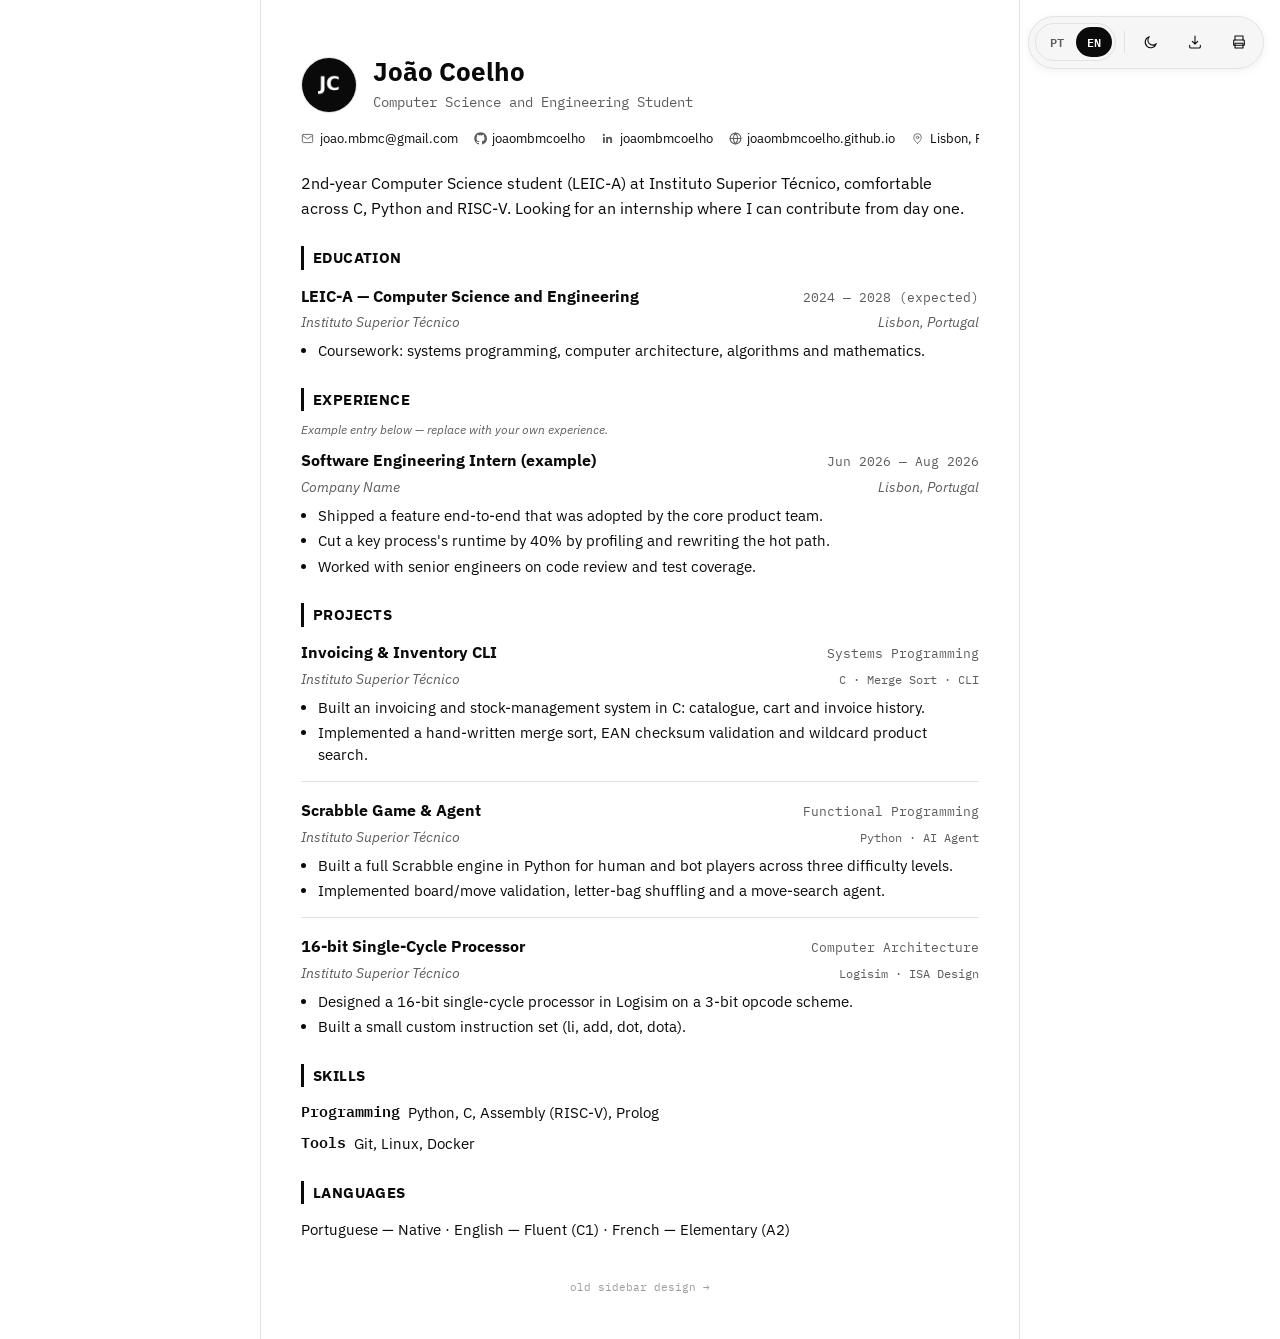
==== commit 7adbd8f7: "new cv formatting" ====
--- a/cv.html
+++ b/cv.html
@@ -11,7 +11,7 @@
 </head>
 <body class="cv-body">
 
-<!-- TOOLBAR — floats over the CV instead of taking its own header row -->
+<!-- TOOLBAR — floats over the CV, screen only (hidden on print/PDF) -->
 <div class="cv-toolbar no-print" role="group" aria-label="CV actions">
   <div class="lang-switch" role="group" aria-label="Language / Idioma">
     <button type="button" data-lang-option="pt" aria-pressed="false">PT</button>
@@ -32,178 +32,169 @@
 
 <div class="cv-page">
 
-  <!-- SIDEBAR -->
-  <aside class="cv-sidebar">
-    <img class="cv-avatar" src="assets/images/pfp.png" alt="Portrait of me">
-    <h1>João Coelho</h1>
-    <p class="cv-role" data-i18n="cv.role">Computer Science and Engineering Student</p>
-
-    <div class="cv-side-section">
-      <h2 data-i18n="cv.contact.title">Contact</h2>
-      <ul class="cv-contact-list">
-        <li>
-          <svg viewBox="0 0 24 24" fill="none" stroke="currentColor" stroke-width="1.6" stroke-linecap="round" stroke-linejoin="round"><rect x="2.5" y="4.5" width="19" height="15" rx="2"/><path d="M3 6.5l9 6.5 9-6.5"/></svg>
-          <a href="mailto:joao.mbmc@gmail.com">joao.mbmc@gmail.com</a>
-        </li>
-        <li>
-          <svg viewBox="0 0 24 24" fill="currentColor"><path d="M12 .5C5.65.5.5 5.65.5 12c0 5.08 3.29 9.39 7.86 10.91.58.1.79-.25.79-.56 0-.27-.01-1.17-.02-2.12-3.2.7-3.88-1.36-3.88-1.36-.52-1.34-1.28-1.69-1.28-1.69-1.04-.72.08-.7.08-.7 1.16.08 1.77 1.19 1.77 1.19 1.03 1.77 2.7 1.26 3.36.96.1-.75.4-1.26.73-1.55-2.55-.29-5.23-1.28-5.23-5.69 0-1.26.45-2.29 1.19-3.09-.12-.29-.52-1.47.11-3.06 0 0 .97-.31 3.18 1.18.92-.26 1.91-.39 2.89-.39.98 0 1.97.13 2.89.39 2.2-1.49 3.17-1.18 3.17-1.18.63 1.59.23 2.77.12 3.06.74.8 1.18 1.83 1.18 3.09 0 4.42-2.69 5.4-5.25 5.68.41.36.78 1.06.78 2.15 0 1.55-.01 2.8-.01 3.18 0 .31.21.67.8.56C20.71 21.38 24 17.08 24 12 24 5.65 18.85.5 12 .5z"/></svg>
-          <a href="https://github.com/joaombmcoelho" target="_blank" rel="noopener">@joaombmcoelho</a>
-        </li>
-        <li>
-          <svg viewBox="0 0 24 24" fill="currentColor"><path d="M20.45 20.45h-3.56v-5.57c0-1.33-.02-3.03-1.85-3.03-1.85 0-2.14 1.45-2.14 2.94v5.66H9.34V9h3.42v1.56h.05c.48-.9 1.64-1.85 3.38-1.85 3.61 0 4.28 2.38 4.28 5.47v6.27zM5.34 7.43a2.07 2.07 0 1 1 0-4.13 2.07 2.07 0 0 1 0 4.13zM7.12 20.45H3.56V9h3.56v11.45z"/></svg>
-          <a href="https://www.linkedin.com/in/joaombmcoelho" target="_blank" rel="noopener">@joaombmcoelho</a>
-        </li>
-        <li>
-          <svg viewBox="0 0 24 24" width="20" height="20" fill="none" stroke="currentColor" stroke-width="2" stroke-linecap="round" stroke-linejoin="round">
-            <circle cx="12" cy="12" r="10"></circle>
-            <line x1="2" y1="12" x2="22" y2="12"></line>
-            <path d="M12 2a15.3 15.3 0 0 1 4 10 15.3 15.3 0 0 1-4 10 15.3 15.3 0 0 1-4-10 15.3 15.3 0 0 1 4-10z"></path>
-          </svg>
-          <a href="https://joaombmcoelho.github.io" target="_blank" rel="noopener">joaombmcoelho.github.io</a>
-        </li>
-        <li>
-          <svg viewBox="0 0 24 24" fill="none" stroke="currentColor" stroke-width="1.6" stroke-linecap="round" stroke-linejoin="round"><path d="M12 21s-7-5.33-7-11a7 7 0 0 1 14 0c0 5.67-7 11-7 11z"/><circle cx="12" cy="10" r="2.3"/></svg>
-          <span data-i18n="cv.location">Lisbon, Portugal</span>
-        </li>
-      </ul>
-    </div>
-
-    <div class="cv-side-section">
-      <h2 data-i18n="cv.skills.title">Skills</h2>
-      <div class="skill-group">
-        <p class="skill-group-label" data-i18n="cv.skills.programming">Programming</p>
-        <ul class="skill-rating-list">
-          <li><span class="skill-name">Python</span><span class="skill-dots"><span class="on"></span><span class="on"></span><span class="on"></span><span class="on"></span><span class="on"></span></span></li>
-          <li><span class="skill-name">C</span><span class="skill-dots"><span class="on"></span><span class="on"></span><span class="on"></span><span class="on"></span><span class="off"></span></span></li>
-          <li><span class="skill-name">Assembly</span><span class="skill-dots"><span class="on"></span><span class="off"></span><span class="off"></span><span class="off"></span><span class="off"></span></span></li>
-          <li><span class="skill-name">Prolog</span><span class="skill-dots"><span class="on"></span><span class="off"></span><span class="off"></span><span class="off"></span><span class="off"></span></span></li>
-        </ul>
-      </div>
-      <div class="skill-group">
-        <p class="skill-group-label" data-i18n="cv.skills.tools">Tools</p>
-        <ul class="skill-rating-list">
-          <li><span class="skill-name">Git</span><span class="skill-dots"><span class="on"></span><span class="on"></span><span class="on"></span><span class="on"></span><span class="off"></span></span></li>
-          <li><span class="skill-name">Linux</span><span class="skill-dots"><span class="on"></span><span class="on"></span><span class="on"></span><span class="off"></span><span class="off"></span></span></li>
-          <li><span class="skill-name">Docker</span><span class="skill-dots"><span class="on"></span><span class="on"></span><span class="off"></span><span class="off"></span><span class="off"></span></span></li>
-        </ul>
-      </div>
-    </div>
-
-    <div class="cv-side-section">
-      <h2 data-i18n="cv.languages.title">Languages</h2>
-      <ul class="cv-lang-list">
-        <li><span data-i18n="cv.languages.pt">Portuguese</span><span class="level" data-i18n="cv.languages.ptLevel">Native</span></li>
-        <li><span data-i18n="cv.languages.en">English</span><span class="level" data-i18n="cv.languages.enLevel">Fluent C1 (EF SET)</span></li>
-        <li><span data-i18n="cv.languages.fr">French</span><span class="level" data-i18n="cv.languages.frLevel">Elementary A2 (DELF)</span></li>
-      </ul>
-    </div>
-
-    <div class="cv-side-section">
-      <h2 data-i18n="cv.education.title">Education</h2>
-      <p style="font-size:0.85rem; margin:0; line-height:1.5;">
-        LEIC-A<br>
-        Instituto Superior Técnico<br>
-        <span style="color:var(--text-soft); font-family:var(--font-mono); font-size:0.76rem;" data-i18n="cv.education.grad">Expected Graduation: 2028</span>
-      </p>
-    </div>
-  </aside>
-
-  <!-- MAIN -->
+  <!-- HEADER — screen shows photo + name; print/PDF drops the photo
+       (see @media print in cv.css) and keeps just the name/role, so
+       both versions carry identical text, just less chrome on paper. -->
+  <header class="cv-header">
+    <img class="cv-avatar no-print" src="assets/images/pfp.png" alt="Portrait of me">
+    <div class="cv-header-text">
+      <h1>João Coelho</h1>
+      <p class="cv-role" data-i18n="cv.role">Computer Science and Engineering Student</p>
+    </div>
+  </header>
+
+  <!-- CONTACT LINE — icon before every value, one single row in both
+       screen and print (see cv.css: nowrap + compact sizing). -->
+  <ul class="cv-contact-line">
+    <li>
+      <svg viewBox="0 0 24 24" fill="none" stroke="currentColor" stroke-width="1.6" stroke-linecap="round" stroke-linejoin="round"><rect x="2.5" y="4.5" width="19" height="15" rx="2"/><path d="M3 6.5l9 6.5 9-6.5"/></svg>
+      <a href="mailto:joao.mbmc@gmail.com">joao.mbmc@gmail.com</a>
+    </li>
+    <li>
+      <svg viewBox="0 0 24 24" fill="currentColor"><path d="M12 .5C5.65.5.5 5.65.5 12c0 5.08 3.29 9.39 7.86 10.91.58.1.79-.25.79-.56 0-.27-.01-1.17-.02-2.12-3.2.7-3.88-1.36-3.88-1.36-.52-1.34-1.28-1.69-1.28-1.69-1.04-.72.08-.7.08-.7 1.16.08 1.77 1.19 1.77 1.19 1.03 1.77 2.7 1.26 3.36.96.1-.75.4-1.26.73-1.55-2.55-.29-5.23-1.28-5.23-5.69 0-1.26.45-2.29 1.19-3.09-.12-.29-.52-1.47.11-3.06 0 0 .97-.31 3.18 1.18.92-.26 1.91-.39 2.89-.39.98 0 1.97.13 2.89.39 2.2-1.49 3.17-1.18 3.17-1.18.63 1.59.23 2.77.12 3.06.74.8 1.18 1.83 1.18 3.09 0 4.42-2.69 5.4-5.25 5.68.41.36.78 1.06.78 2.15 0 1.55-.01 2.8-.01 3.18 0 .31.21.67.8.56C20.71 21.38 24 17.08 24 12 24 5.65 18.85.5 12 .5z"/></svg>
+      <a href="https://github.com/joaombmcoelho" target="_blank" rel="noopener">joaombmcoelho</a>
+    </li>
+    <li>
+      <svg viewBox="0 0 24 24" fill="currentColor"><path d="M20.45 20.45h-3.56v-5.57c0-1.33-.02-3.03-1.85-3.03-1.85 0-2.14 1.45-2.14 2.94v5.66H9.34V9h3.42v1.56h.05c.48-.9 1.64-1.85 3.38-1.85 3.61 0 4.28 2.38 4.28 5.47v6.27zM5.34 7.43a2.07 2.07 0 1 1 0-4.13 2.07 2.07 0 0 1 0 4.13zM7.12 20.45H3.56V9h3.56v11.45z"/></svg>
+      <a href="https://www.linkedin.com/in/joaombmcoelho" target="_blank" rel="noopener">joaombmcoelho</a>
+    </li>
+    <li>
+      <svg viewBox="0 0 24 24" width="20" height="20" fill="none" stroke="currentColor" stroke-width="2" stroke-linecap="round" stroke-linejoin="round">
+        <circle cx="12" cy="12" r="10"></circle>
+        <line x1="2" y1="12" x2="22" y2="12"></line>
+        <path d="M12 2a15.3 15.3 0 0 1 4 10 15.3 15.3 0 0 1-4 10 15.3 15.3 0 0 1-4-10 15.3 15.3 0 0 1 4-10z"></path>
+      </svg>
+      <a href="https://joaombmcoelho.github.io" target="_blank" rel="noopener">joaombmcoelho.github.io</a>
+    </li>
+    <li>
+      <svg viewBox="0 0 24 24" fill="none" stroke="currentColor" stroke-width="1.6" stroke-linecap="round" stroke-linejoin="round"><path d="M12 21s-7-5.33-7-11a7 7 0 0 1 14 0c0 5.67-7 11-7 11z"/><circle cx="12" cy="10" r="2.3"/></svg>
+      <span data-i18n="cv.location">Lisbon, Portugal</span>
+    </li>
+  </ul>
+
+  <!-- MAIN — one linear column: Profile, Education, Experience,
+       Projects, Skills, Languages. Every entry follows the same
+       two-row header (name/date, then sub-detail/extra-detail) plus
+       a short bullet list — no free-floating tag rows. -->
   <main class="cv-main">
 
     <div class="cv-block">
-      <h2 class="cv-section-title" data-i18n="cv.section.profile">profile</h2>
-      <p class="cv-summary" data-i18n="cv.summary">2nd-year Computer Science student (LEIC-A) at Instituto Superior Técnico. Comfortable across the stack, from C and Python systems work to RISC-V assembly and digital logic. Looking for an internship or junior role where I can contribute from day one.</p>
-    </div>
-
-    <!-- PROJECTS BLOCK — the 3 most representative entries; the 4th
-         project (Mini-Transformer) stays homepage-only so this single
-         CV page doesn't get overloaded -->
+      <p class="cv-summary" data-i18n="cv.summary">2nd-year Computer Science student (LEIC-A) at Instituto Superior Técnico, comfortable across C, Python and RISC-V. Looking for an internship where I can contribute from day one.</p>
+    </div>
+
+    <!-- EDUCATION -->
+    <div class="cv-block">
+      <h2 class="cv-section-title" data-i18n="cv.section.education">education</h2>
+      <div class="cv-entry">
+        <div class="cv-entry-row">
+          <h3 data-i18n="cv.edu.name">LEIC-A — Computer Science and Engineering</h3>
+          <span class="cv-entry-meta" data-i18n="cv.edu.date">2024 — 2028 (expected)</span>
+        </div>
+        <div class="cv-entry-row cv-entry-sub">
+          <span data-i18n="cv.edu.institution">Instituto Superior Técnico</span>
+          <span data-i18n="cv.edu.city">Lisbon, Portugal</span>
+        </div>
+        <ul class="cv-bullets">
+          <li data-i18n="cv.edu.b1">Coursework: systems programming, computer architecture, algorithms and mathematics.</li>
+        </ul>
+      </div>
+    </div>
+
+    <!-- EXPERIENCE — example entry so the layout is visible; swap the
+         text for your own experience once you have it, and delete
+         the "exampleNote" line above it. -->
+    <div class="cv-block">
+      <h2 class="cv-section-title" data-i18n="cv.section.experience">experience</h2>
+      <p class="cv-example-note no-print" data-i18n="cv.experience.exampleNote">Example entry below — replace with your own experience.</p>
+
+      <div class="cv-entry">
+        <div class="cv-entry-row">
+          <h3 data-i18n="cv.exp1.title">Software Engineering Intern (example)</h3>
+          <span class="cv-entry-meta" data-i18n="cv.exp1.date">Jun 2026 — Aug 2026</span>
+        </div>
+        <div class="cv-entry-row cv-entry-sub">
+          <span data-i18n="cv.exp1.company">Company Name</span>
+          <span data-i18n="cv.exp1.city">Lisbon, Portugal</span>
+        </div>
+        <ul class="cv-bullets">
+          <li data-i18n="cv.exp1.b1">Shipped a feature end-to-end that was adopted by the core product team.</li>
+          <li data-i18n="cv.exp1.b2">Cut a key process's runtime by 40% by profiling and rewriting the hot path.</li>
+          <li data-i18n="cv.exp1.b3">Worked with senior engineers on code review and test coverage.</li>
+        </ul>
+      </div>
+    </div>
+
+    <!-- PROJECTS — right-hand slot holds the course, not a date; the
+         old tech-stack "pill row" is now a plain right-aligned line
+         next to the institution, so it doesn't cost its own row. -->
     <div class="cv-block">
       <h2 class="cv-section-title" data-i18n="cv.section.projects">projects</h2>
 
       <div class="cv-entry">
-        <div class="cv-entry-head">
-          <h3 data-i18n="cv.p1.title">Faturação — Invoicing &amp; Inventory CLI</h3>
-          <span class="cv-entry-date" data-i18n="cv.tag.academic">Academic</span>
-        </div>
-        <p class="cv-entry-sub" data-i18n="cv.p1.sub">Systems Programming coursework — Instituto Superior Técnico</p>
-        <p class="desc" data-i18n="cv.p1.desc">Invoicing and stock-management system in C: catalogue, cart, invoice history sorted with a hand-written merge sort, EAN checksum validation, and wildcard product search.</p>
-        <div class="stack"><span>C</span><span>Merge Sort</span><span>CLI</span></div>
-      </div>
-
-      <div class="cv-entry">
-        <div class="cv-entry-head">
-          <h3 data-i18n="cv.p2.title">Scrabble2 — AI Game Agent</h3>
-          <span class="cv-entry-date" data-i18n="cv.tag.academic">Academic</span>
-        </div>
-        <p class="cv-entry-sub" data-i18n="cv.p2.sub">AI / Functional Programming coursework — Instituto Superior Técnico</p>
-        <p class="desc" data-i18n="cv.p2.desc">Full Scrabble engine in Python for human and AI players across three difficulty levels — board/move validation, letter-bag shuffling, and a move-search agent.</p>
-        <div class="stack"><span>Python</span><span>AI Agent</span></div>
-      </div>
-
-      <div class="cv-entry">
-        <div class="cv-entry-head">
+        <div class="cv-entry-row">
+          <h3 data-i18n="cv.p1.title">Invoicing &amp; Inventory CLI</h3>
+          <span class="cv-entry-meta" data-i18n="cv.p1.course">Systems Programming</span>
+        </div>
+        <div class="cv-entry-row cv-entry-sub">
+          <span data-i18n="cv.p1.institution">Instituto Superior Técnico</span>
+          <span class="cv-entry-stack" data-i18n="cv.p1.stack">C · Merge Sort · CLI</span>
+        </div>
+        <ul class="cv-bullets">
+          <li data-i18n="cv.p1.b1">Built an invoicing and stock-management system in C: catalogue, cart and invoice history.</li>
+          <li data-i18n="cv.p1.b2">Implemented a hand-written merge sort, EAN checksum validation and wildcard product search.</li>
+        </ul>
+      </div>
+
+      <div class="cv-entry">
+        <div class="cv-entry-row">
+          <h3 data-i18n="cv.p2.title">Scrabble Game &amp; Agent</h3>
+          <span class="cv-entry-meta" data-i18n="cv.p2.course">Functional Programming</span>
+        </div>
+        <div class="cv-entry-row cv-entry-sub">
+          <span data-i18n="cv.p2.institution">Instituto Superior Técnico</span>
+          <span class="cv-entry-stack" data-i18n="cv.p2.stack">Python · AI Agent</span>
+        </div>
+        <ul class="cv-bullets">
+          <li data-i18n="cv.p2.b1">Built a full Scrabble engine in Python for human and bot players across three difficulty levels.</li>
+          <li data-i18n="cv.p2.b2">Implemented board/move validation, letter-bag shuffling and a move-search agent.</li>
+        </ul>
+      </div>
+
+      <div class="cv-entry">
+        <div class="cv-entry-row">
           <h3 data-i18n="cv.p3.title">16-bit Single-Cycle Processor</h3>
-          <span class="cv-entry-date" data-i18n="cv.tag.academic">Academic</span>
-        </div>
-        <p class="cv-entry-sub" data-i18n="cv.p3.sub">Computer Architecture coursework — Instituto Superior Técnico</p>
-        <p class="desc" data-i18n="cv.p3.desc">Designed a 16-bit single-cycle processor in Logisim, supporting a small custom instruction set (li, add, dot, dota) built on a 3-bit opcode scheme.</p>
-        <div class="stack"><span>Logisim</span><span>ISA Design</span></div>
-      </div>
-    </div>
-
-    <!-- EDUCATION BLOCK -->
-    <div class="cv-block">
-      <h2 class="cv-section-title" data-i18n="cv.section.education">education</h2>
-      <div class="cv-entry">
-        <div class="cv-entry-head">
-          <h3 data-i18n="cv.edu.name">LEIC-A — Computer Science and Engineering</h3>
-          <span class="cv-entry-date" data-i18n="cv.edu.date">2024 — 2028 (expected)</span>
-        </div>
-        <p class="cv-entry-sub" data-i18n="cv.edu.location">Instituto Superior Técnico, Lisbon</p>
-        <p class="desc" data-i18n="cv.edu.desc">Coursework spans computer architecture, algorithms, systems programming, and mathematics.</p>
-      </div>
-    </div>
-
-    <!-- EXPERIENCE BLOCK -->
-    <div class="cv-block">
-      <h2 class="cv-section-title" data-i18n="cv.section.experience">experience</h2>
-      <p class="cv-placeholder" data-i18n="cv.experience.placeholder">No professional experience listed yet — add internships, part-time work, or volunteering here as you gain them.</p>
-
-      <!-- ============================================================
-           TEMPLATE — quando tiveres a primeira experiência, apaga o
-           <p class="cv-placeholder"> acima e cola isto no lugar (o mesmo
-           bloco .cv-entry que já é usado em "projects" e "education").
-
-           Passos:
-           1. Título / data / local: preenche diretamente ou usa
-              data-i18n com uma chave nova (ex.: "cv.exp1.title") e
-              acrescenta essa chave nos dois dicionários (en/pt) em
-              data/i18n.json.
-           2. Descrição: 1-2 frases, o que fizeste e o impacto.
-           3. Stack: opcional — tecnologias/ferramentas usadas, mesmo
-              padrão dos projetos.
-           4. Repete o bloco inteiro para cada experiência nova; a
-              borda entre entradas aparece automaticamente.
-           ============================================================
-
-      <div class="cv-entry">
-        <div class="cv-entry-head">
-          <h3 data-i18n="cv.exp1.title">Job Title</h3>
-          <span class="cv-entry-date" data-i18n="cv.exp1.date">Mon YYYY — Mon YYYY</span>
-        </div>
-        <p class="cv-entry-sub" data-i18n="cv.exp1.sub">Company Name, City</p>
-        <p class="desc" data-i18n="cv.exp1.desc">What you did and the impact it had, in one or two sentences.</p>
-        <div class="stack">
-          <span>Tool 1</span>
-          <span>Tool 2</span>
-        </div>
-      </div>
-      -->
+          <span class="cv-entry-meta" data-i18n="cv.p3.course">Computer Architecture</span>
+        </div>
+        <div class="cv-entry-row cv-entry-sub">
+          <span data-i18n="cv.p3.institution">Instituto Superior Técnico</span>
+          <span class="cv-entry-stack" data-i18n="cv.p3.stack">Logisim · ISA Design</span>
+        </div>
+        <ul class="cv-bullets">
+          <li data-i18n="cv.p3.b1">Designed a 16-bit single-cycle processor in Logisim on a 3-bit opcode scheme.</li>
+          <li data-i18n="cv.p3.b2">Built a small custom instruction set (li, add, dot, dota).</li>
+        </ul>
+      </div>
+    </div>
+
+    <!-- SKILLS — plain text, one line per category (no boxes: faster
+         to scan and one less thing that can push the page to two). -->
+    <div class="cv-block">
+      <h2 class="cv-section-title" data-i18n="cv.section.skills">skills</h2>
+      <p class="cv-skill-line"><span class="cv-skill-label" data-i18n="cv.skills.programming">Programming</span><span data-i18n="cv.skills.programmingList">Python, C, Assembly (RISC-V), Prolog</span></p>
+      <p class="cv-skill-line"><span class="cv-skill-label" data-i18n="cv.skills.tools">Tools</span><span data-i18n="cv.skills.toolsList">Git, Linux, Docker</span></p>
+    </div>
+
+    <!-- LANGUAGES -->
+    <div class="cv-block">
+      <h2 class="cv-section-title" data-i18n="cv.section.languages">languages</h2>
+      <p class="cv-lang-line" data-i18n="cv.languages.line">Portuguese — Native  ·  English — Fluent (C1)  ·  French — Elementary (A2)</p>
     </div>
 
   </main>
+
+  <footer class="cv-footer no-print">
+    <a href="cv-legacy.html" data-i18n="cv.legacyLink">old sidebar design →</a>
+  </footer>
 
 </div>
 
--- a/css/cv.css
+++ b/css/cv.css
@@ -1,13 +1,26 @@
 /* =========================================================
-   CV page — sidebar resume layout
-   Shares design tokens from style.css (must be loaded first)
+   CV page — single-column, ATS-friendly, one-page resume.
+   Shares design tokens from style.css (must be loaded first).
+
+   Why single-column: ATS parsers extract text in reading order.
+   A sidebar/2-column layout (the old design, see cv-legacy.css)
+   can interleave sidebar and main text, or drop it entirely.
+   Everything here reads top-to-bottom, one column, plain text —
+   no data is carried by color, icon, or decorative shape alone.
+
+   Screen vs. print/PDF: the two are meant to be identical text,
+   in identical order, at identical sizes — the only differences
+   live in the @media print block at the bottom (drop the photo,
+   drop the toolbar, drop the example-entry note). The PDF is
+   generated from this exact file with print styles forced on
+   (see gen_cv_pdf.py), so there's only ever one layout to edit.
    ========================================================= */
 
 body.cv-body { background: var(--bg); }
 
 /* Floating toolbar: overlaps the CV instead of occupying its own header
    row, so the page starts at the very top like a real document. Solid
-   background — no glass/blur effect. */
+   background — no glass/blur effect. Screen only. */
 .cv-toolbar {
   position: fixed;
   top: 1rem;
@@ -49,7 +62,7 @@
   .cv-toolbar > button, .cv-toolbar > a { width: 32px; height: 32px; }
 }
 
-/* Language switch (segmented control) — only used on this page */
+/* Language switch (segmented control) — only used on this page, screen only */
 .lang-switch { display: inline-flex; align-items: center; border: 1px solid var(--border); border-radius: 999px; padding: 3px; height: 38px; box-sizing: border-box; gap: 2px; flex-shrink: 0; }
 .lang-switch button {
   border: none;
@@ -68,85 +81,121 @@
 .lang-switch button[aria-pressed="true"] { background: var(--text); color: var(--bg); }
 .lang-switch button:hover:not([aria-pressed="true"]) { color: var(--text); }
 
-/* Layout — starts right at the top of the viewport */
+/* Layout — single column. On screen it sits in a bordered "sheet";
+   in print (see bottom) that chrome disappears and it becomes the page. */
 .cv-page {
-  display: grid;
-  grid-template-columns: 260px 1fr;
-  max-width: 980px;
+  max-width: 760px;
   margin: 0 auto;
   min-height: 100vh;
   border-left: 1px solid var(--border);
   border-right: 1px solid var(--border);
-}
-
-.cv-sidebar { background: var(--bg-soft); border-right: 1px solid var(--border); padding: 3rem 1.85rem; }
-.cv-main { padding: 3rem 2.75rem; }
-
-@media (max-width: 700px) {
-  .cv-page { grid-template-columns: 1fr; }
-  .cv-sidebar { border-right: none; border-bottom: 1px solid var(--border); padding-top: 4.2rem; }
-}
-
-/* Sidebar */
-.cv-avatar { width: 84px; height: 84px; border-radius: 50%; object-fit: cover; border: 1px solid var(--border); background: var(--bg); margin-bottom: 1.25rem; }
-.cv-sidebar h1 { font-size: 1.35rem; margin: 0 0 0.25rem; line-height: 1.25; }
-.cv-sidebar .cv-role { font-family: var(--font-mono); font-size: 0.8rem; color: var(--text-soft); margin: 0 0 2rem; line-height: 1.5; }
-
-.cv-side-section { margin-bottom: 2rem; }
-.cv-side-section:last-child { margin-bottom: 0; }
-.cv-side-section h2 { font-family: var(--font-mono); font-size: 0.72rem; text-transform: uppercase; letter-spacing: 0.06em; color: var(--text-soft); margin: 0 0 0.9rem; }
-
-.cv-contact-list { list-style: none; margin: 0; padding: 0; display: flex; flex-direction: column; gap: 0.7rem; }
-.cv-contact-list li { display: flex; align-items: flex-start; gap: 0.55rem; font-size: 0.83rem; word-break: break-word; }
-.cv-contact-list svg { width: 15px; height: 15px; flex-shrink: 0; margin-top: 0.15rem; color: var(--text-soft); }
-.cv-contact-list a { text-decoration: none; }
-.cv-contact-list a:hover { text-decoration: underline; }
-
-.skill-group { margin-bottom: 1.1rem; }
-.skill-group:last-child { margin-bottom: 0; }
-.skill-group-label { font-family: var(--font-mono); font-size: 0.68rem; text-transform: uppercase; letter-spacing: 0.05em; color: var(--text-soft); margin: 0 0 0.5rem; }
-
-.skill-rating-list { list-style: none; margin: 0; padding: 0; display: flex; flex-direction: column; gap: 0.45rem; }
-.skill-rating-list li { display: flex; align-items: center; justify-content: space-between; gap: 0.5rem; }
-.skill-name { font-size: 0.83rem; color: var(--text); }
-.skill-dots { display: flex; gap: 3px; flex-shrink: 0; }
-.skill-dots span { width: 8px; height: 8px; border-radius: 2px; border: 1px solid var(--border); background: transparent; }
-.skill-dots span.on { background: var(--text); border-color: var(--text); }
-
-.cv-lang-list { list-style: none; margin: 0; padding: 0; display: flex; flex-direction: column; gap: 0.5rem; font-size: 0.85rem; }
-.cv-lang-list li { display: flex; justify-content: space-between; gap: 0.5rem; }
-.cv-lang-list span.level { font-family: var(--font-mono); font-size: 0.72rem; color: var(--text-soft); }
-
-/* Main column */
-.cv-main h2.cv-section-title { font-size: 0.95rem; font-weight: 700; color: var(--text); margin: 0 0 1.1rem; padding-left: 0.6rem; border-left: 3px solid var(--text); }
-
-.cv-block { margin-bottom: 2.25rem; }
+  padding: 3.5rem 2.5rem 2.5rem;
+  font-size: 1rem;
+}
+@media (max-width: 640px) { .cv-page { padding: 4.5rem 1.1rem 2rem; } }
+
+/* Header — photo (screen only) + name + role */
+.cv-header { display: flex; align-items: center; gap: 1rem; margin-bottom: 0.9rem; }
+.cv-avatar { width: 56px; height: 56px; border-radius: 50%; object-fit: cover; border: 1px solid var(--border); background: var(--bg-soft); flex-shrink: 0; }
+.cv-header h1 { font-size: 1.65rem; margin: 0 0 0.2rem; line-height: 1.2; }
+.cv-header .cv-role { font-family: var(--font-mono); font-size: 0.88rem; color: var(--text-soft); margin: 0; }
+
+/* Contact line — icon before every value, ALL on one row, both on
+   screen and on paper. nowrap + shrinking gaps/font instead of wrap,
+   so it never spills to a second line at either width. */
+/* Note: spacing here uses margin, not flex `gap` — wkhtmltopdf's
+   rendering engine (used for the PDF) doesn't support `gap` on
+   flexbox, so margins are the one method that looks the same in
+   both the browser and the generated PDF. */
+.cv-contact-line {
+  list-style: none;
+  display: flex;
+  flex-wrap: nowrap;
+  align-items: center;
+  margin: 0 0 1.4rem;
+  padding: 0;
+  overflow: hidden;
+}
+.cv-contact-line li { display: flex; align-items: center; font-size: 0.82rem; white-space: nowrap; margin-right: 1rem; }
+.cv-contact-line li:last-child { margin-right: 0; }
+.cv-contact-line svg { width: 13px; height: 13px; flex-shrink: 0; color: var(--text-soft); margin-right: 0.35rem; }
+.cv-contact-line a { text-decoration: none; }
+.cv-contact-line a:hover { text-decoration: underline; }
+@media (max-width: 640px) {
+  .cv-contact-line li { font-size: 0.66rem; margin-right: 0.5rem; }
+}
+
+/* Section blocks (Profile / Education / Experience / Projects / Skills / Languages) */
+.cv-main h2.cv-section-title { font-size: 0.92rem; font-weight: 700; color: var(--text); margin: 0 0 0.8rem; padding-left: 0.55rem; border-left: 3px solid var(--text); text-transform: uppercase; letter-spacing: 0.03em; }
+
+.cv-block { margin-bottom: 1.6rem; }
 .cv-block:last-child { margin-bottom: 0; }
-.cv-summary { font-size: 0.95rem; max-width: 62ch; margin: 0; color: var(--text); }
-
-.cv-entry { padding-bottom: 1.25rem; margin-bottom: 1.25rem; border-bottom: 1px solid var(--border); }
+.cv-summary { font-size: 0.97rem; max-width: 68ch; margin: 0; color: var(--text); }
+
+/* Entries — every entry (education / experience / project) shares the
+   same two-row header: name+meta on row 1 (date, or the course for
+   projects), sub-detail+extra on row 2 (institution/company+location,
+   or institution+tech-stack for projects). No separate tag row. */
+.cv-entry { padding-bottom: 0.95rem; margin-bottom: 0.95rem; border-bottom: 1px solid var(--border); }
 .cv-entry:last-child { border-bottom: none; margin-bottom: 0; padding-bottom: 0; }
-.cv-entry-head { display: flex; justify-content: space-between; align-items: baseline; flex-wrap: wrap; gap: 0.4rem 1rem; margin-bottom: 0.35rem; }
-.cv-entry-head h3 { margin: 0; font-size: 1rem; }
-.cv-entry-date { font-family: var(--font-mono); font-size: 0.76rem; color: var(--text-soft); white-space: nowrap; }
-.cv-entry-sub { font-size: 0.85rem; color: var(--text-soft); margin: 0 0 0.5rem; }
-.cv-entry p.desc { font-size: 0.9rem; margin: 0 0 0.6rem; max-width: 62ch; }
-.cv-entry .stack { display: flex; flex-wrap: wrap; gap: 0.4rem; }
-.cv-entry .stack span { font-family: var(--font-mono); font-size: 0.72rem; padding: 0.2rem 0.5rem; border: 1px solid var(--border); border-radius: 4px; color: var(--text-soft); }
-
-.cv-placeholder { font-size: 0.88rem; color: var(--text-soft); font-style: italic; border: 1px dashed var(--border); border-radius: 6px; padding: 0.9rem 1rem; }
+
+.cv-entry-row { display: flex; justify-content: space-between; align-items: baseline; }
+.cv-entry-row h3 { margin: 0 0.6rem 0 0; font-size: 1.02rem; }
+.cv-entry-meta { font-family: var(--font-mono); font-size: 0.8rem; color: var(--text-soft); white-space: nowrap; flex-shrink: 0; }
+
+.cv-entry-sub { font-size: 0.86rem; color: var(--text-soft); margin: 0.15rem 0 0.45rem; font-style: italic; }
+.cv-entry-sub span:first-child { flex: 1 1 auto; margin-right: 0.6rem; }
+.cv-entry-stack { font-family: var(--font-mono); font-style: normal; font-size: 0.78rem; white-space: nowrap; flex-shrink: 0; }
+
+.cv-bullets { margin: 0; padding: 0 0 0 1.05rem; }
+.cv-bullets li { font-size: 0.92rem; line-height: 1.48; margin-bottom: 0.22rem; }
+.cv-bullets li:last-child { margin-bottom: 0; }
+
+.cv-example-note { font-size: 0.72rem; color: var(--text-soft); font-style: italic; margin: -0.2rem 0 0.5rem; }
+
+/* Skills — plain text lines, category label + comma list. No boxes:
+   fewer visual elements, easier to keep to one page. */
+.cv-skill-line { display: flex; font-size: 0.95rem; margin: 0 0 0.4rem; }
+.cv-skill-line:last-child { margin-bottom: 0; }
+.cv-skill-label { font-family: var(--font-mono); font-weight: 600; flex-shrink: 0; margin-right: 0.5rem; }
+
+/* Languages — one compact line instead of a list */
+.cv-lang-line { font-size: 0.95rem; margin: 0; }
+
+/* Footer — tiny, unobtrusive link to the archived old design, screen only */
+.cv-footer { margin-top: 2rem; text-align: center; }
+.cv-footer a { font-family: var(--font-mono); font-size: 0.68rem; color: var(--text-soft); opacity: 0.6; text-decoration: none; }
+.cv-footer a:hover { opacity: 1; text-decoration: underline; }
 
 /* =========================================================
-   Print
+   Print / PDF — same content, same order, same sizes as
+   screen; only chrome (toolbar, photo, example-entry note,
+   footer link) drops out.
+
+   Two selectors, one ruleset: @media print covers the browser's
+   own Ctrl/Cmd+P, and body.pdf-mode covers gen_cv_pdf.py — its
+   wkhtmltopdf build ignores --print-media-type, so it can't
+   rely on @media print alone and sets this class instead. Keep
+   both selectors in sync; they must always match.
    ========================================================= */
 @media print {
   :root, html.dark { --bg: #ffffff; --bg-soft: #f4f4f4; --text: #0a0a0a; --text-soft: #444444; --border: #cccccc; }
   body { background: #fff; }
   .no-print { display: none !important; }
-  .cv-page { max-width: none; margin-top: 0; border: none; grid-template-columns: 220px 1fr; }
-  .cv-sidebar { background: #f4f4f4; }
+  .cv-page { max-width: none; margin-top: 0; border: none; padding: 0; font-size: 0.92rem; }
+  .cv-header { margin-bottom: 0.8rem; }
   a { text-decoration: none; color: var(--text); }
   .cv-entry { break-inside: avoid; }
 }
 
-@page { margin: 14mm; }
+body.pdf-mode {
+  --bg: #ffffff; --bg-soft: #f4f4f4; --text: #0a0a0a; --text-soft: #444444; --border: #cccccc;
+  background: #fff;
+}
+body.pdf-mode .no-print { display: none !important; }
+body.pdf-mode .cv-page { max-width: none; margin-top: 0; border: none; padding: 0; font-size: 0.92rem; }
+body.pdf-mode .cv-header { margin-bottom: 0.8rem; }
+body.pdf-mode a { text-decoration: none; color: var(--text); }
+body.pdf-mode .cv-entry { break-inside: avoid; }
+
+@page { margin: 12mm; }
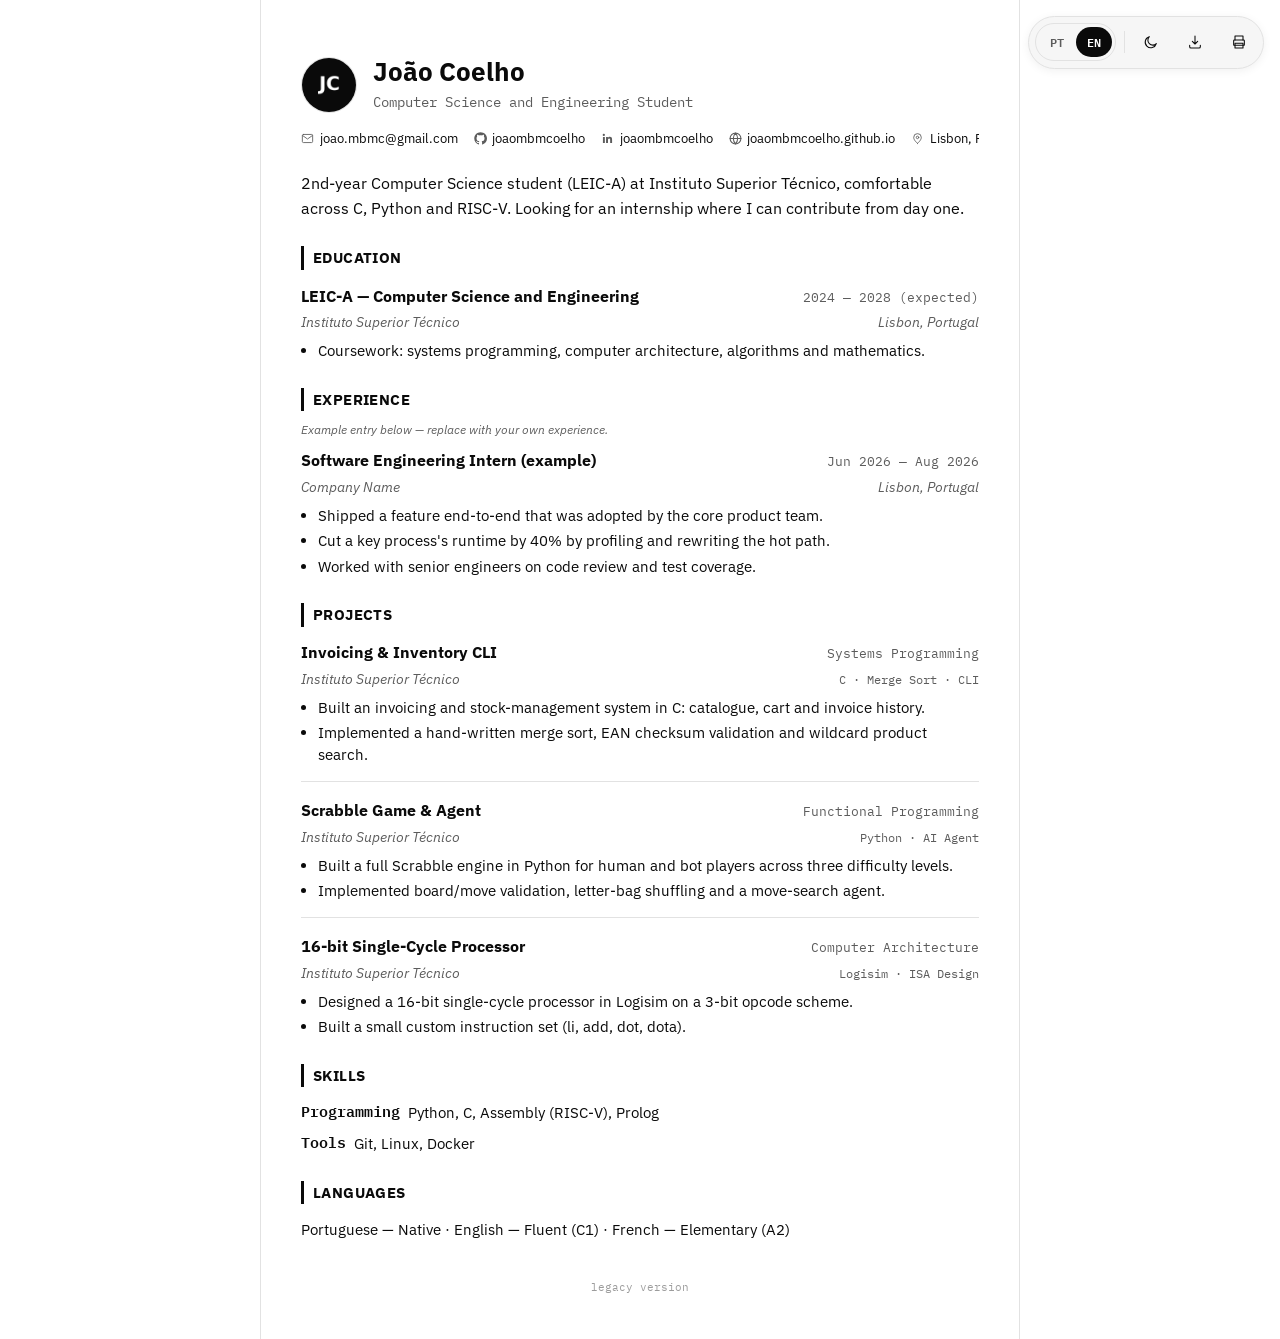
==== commit 8749a5eb: "fixed old cv link" ====
--- a/cv.html
+++ b/cv.html
@@ -193,7 +193,7 @@
   </main>
 
   <footer class="cv-footer no-print">
-    <a href="cv-legacy.html" data-i18n="cv.legacyLink">old sidebar design →</a>
+    <a href="cv-legacy.html" data-i18n="cv.legacyLink">legacy version</a>
   </footer>
 
 </div>
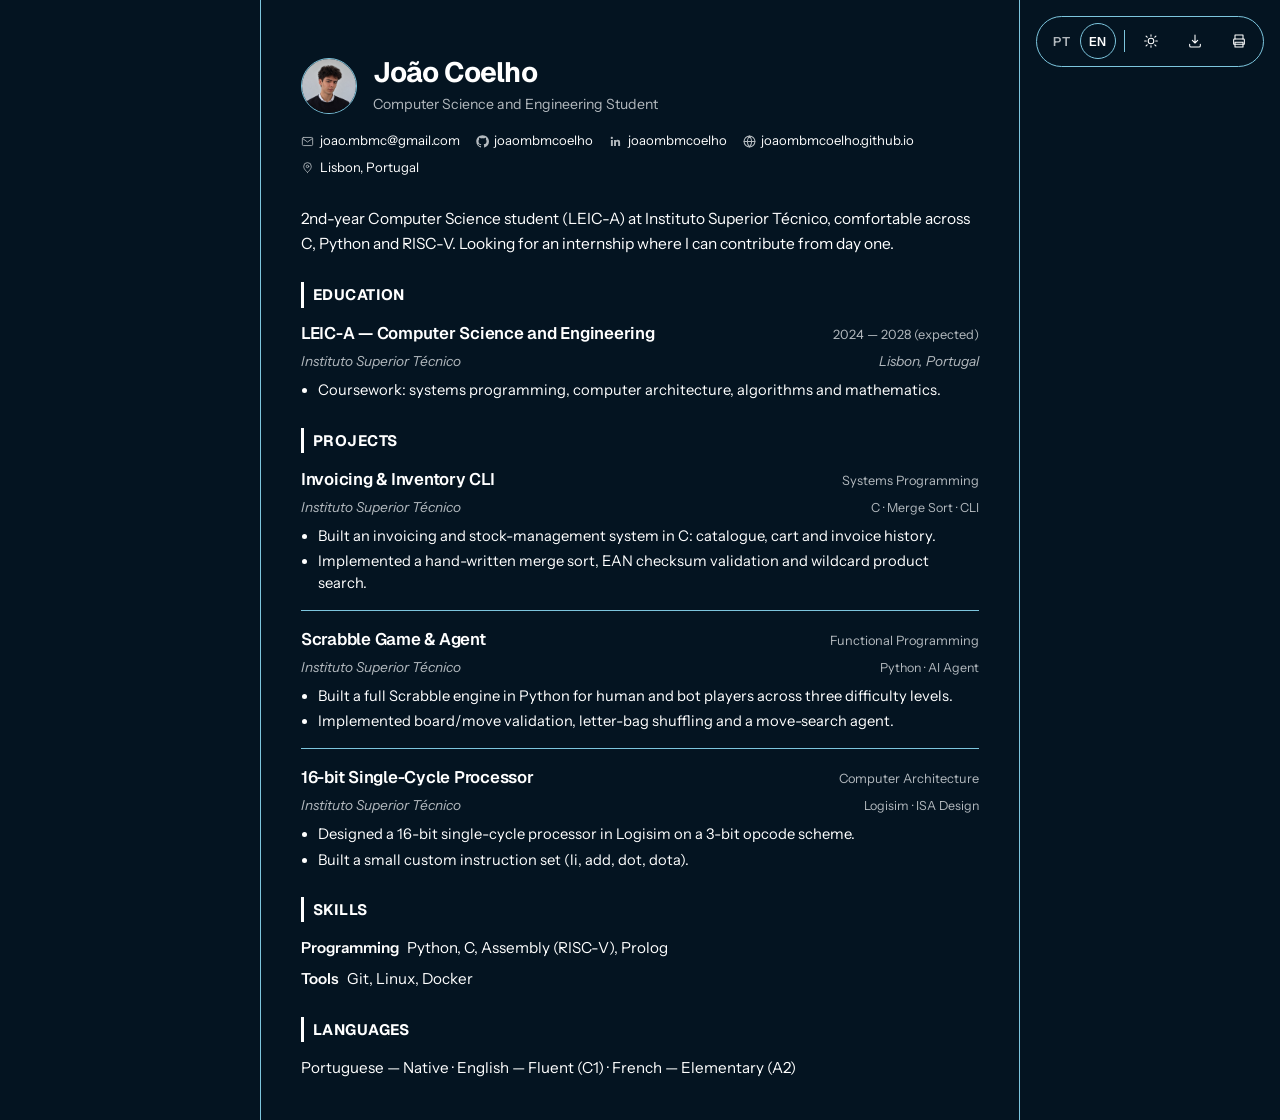
==== commit f6fedba8: "site v8 - cyber_blue biggest design change yet" ====
--- a/cv.html
+++ b/cv.html
@@ -7,11 +7,10 @@
 <meta name="description" data-i18n-attr="content" data-i18n="meta.cv.desc" content="CV of João Coelho, Computer Science and Engineering student at Instituto Superior Técnico.">
 <link rel="icon" href="data:,">
 <link rel="stylesheet" href="css/style.css">
-<link rel="stylesheet" href="css/cv.css">
 </head>
-<body class="cv-body">
+<body>
 
-<!-- TOOLBAR — floats over the CV, screen only (hidden on print/PDF) -->
+<!-- toolbar: screen only -->
 <div class="cv-toolbar no-print" role="group" aria-label="CV actions">
   <div class="lang-switch" role="group" aria-label="Language / Idioma">
     <button type="button" data-lang-option="pt" aria-pressed="false">PT</button>
@@ -31,10 +30,6 @@
 </div>
 
 <div class="cv-page">
-
-  <!-- HEADER — screen shows photo + name; print/PDF drops the photo
-       (see @media print in cv.css) and keeps just the name/role, so
-       both versions carry identical text, just less chrome on paper. -->
   <header class="cv-header">
     <img class="cv-avatar no-print" src="assets/images/pfp.png" alt="Portrait of me">
     <div class="cv-header-text">
@@ -42,9 +37,6 @@
       <p class="cv-role" data-i18n="cv.role">Computer Science and Engineering Student</p>
     </div>
   </header>
-
-  <!-- CONTACT LINE — icon before every value, one single row in both
-       screen and print (see cv.css: nowrap + compact sizing). -->
   <ul class="cv-contact-line">
     <li>
       <svg viewBox="0 0 24 24" fill="none" stroke="currentColor" stroke-width="1.6" stroke-linecap="round" stroke-linejoin="round"><rect x="2.5" y="4.5" width="19" height="15" rx="2"/><path d="M3 6.5l9 6.5 9-6.5"/></svg>
@@ -71,11 +63,6 @@
       <span data-i18n="cv.location">Lisbon, Portugal</span>
     </li>
   </ul>
-
-  <!-- MAIN — one linear column: Profile, Education, Experience,
-       Projects, Skills, Languages. Every entry follows the same
-       two-row header (name/date, then sub-detail/extra-detail) plus
-       a short bullet list — no free-floating tag rows. -->
   <main class="cv-main">
 
     <div class="cv-block">
@@ -99,34 +86,6 @@
         </ul>
       </div>
     </div>
-
-    <!-- EXPERIENCE — example entry so the layout is visible; swap the
-         text for your own experience once you have it, and delete
-         the "exampleNote" line above it. -->
-    <div class="cv-block">
-      <h2 class="cv-section-title" data-i18n="cv.section.experience">experience</h2>
-      <p class="cv-example-note no-print" data-i18n="cv.experience.exampleNote">Example entry below — replace with your own experience.</p>
-
-      <div class="cv-entry">
-        <div class="cv-entry-row">
-          <h3 data-i18n="cv.exp1.title">Software Engineering Intern (example)</h3>
-          <span class="cv-entry-meta" data-i18n="cv.exp1.date">Jun 2026 — Aug 2026</span>
-        </div>
-        <div class="cv-entry-row cv-entry-sub">
-          <span data-i18n="cv.exp1.company">Company Name</span>
-          <span data-i18n="cv.exp1.city">Lisbon, Portugal</span>
-        </div>
-        <ul class="cv-bullets">
-          <li data-i18n="cv.exp1.b1">Shipped a feature end-to-end that was adopted by the core product team.</li>
-          <li data-i18n="cv.exp1.b2">Cut a key process's runtime by 40% by profiling and rewriting the hot path.</li>
-          <li data-i18n="cv.exp1.b3">Worked with senior engineers on code review and test coverage.</li>
-        </ul>
-      </div>
-    </div>
-
-    <!-- PROJECTS — right-hand slot holds the course, not a date; the
-         old tech-stack "pill row" is now a plain right-aligned line
-         next to the institution, so it doesn't cost its own row. -->
     <div class="cv-block">
       <h2 class="cv-section-title" data-i18n="cv.section.projects">projects</h2>
 
@@ -175,9 +134,6 @@
         </ul>
       </div>
     </div>
-
-    <!-- SKILLS — plain text, one line per category (no boxes: faster
-         to scan and one less thing that can push the page to two). -->
     <div class="cv-block">
       <h2 class="cv-section-title" data-i18n="cv.section.skills">skills</h2>
       <p class="cv-skill-line"><span class="cv-skill-label" data-i18n="cv.skills.programming">Programming</span><span data-i18n="cv.skills.programmingList">Python, C, Assembly (RISC-V), Prolog</span></p>
@@ -192,9 +148,6 @@
 
   </main>
 
-  <footer class="cv-footer no-print">
-    <a href="cv-legacy.html" data-i18n="cv.legacyLink">legacy version</a>
-  </footer>
 
 </div>
 
--- a/css/style.css
+++ b/css/style.css
@@ -1,291 +1,357 @@
-/* =========================================================
-   Portfolio — minimalist black & white theme
-   Type: IBM Plex Sans (body/display) + IBM Plex Mono (code/labels) —
-   one type family designed together.
-   ========================================================= */
-
-@import url('https://fonts.googleapis.com/css2?family=IBM+Plex+Sans:wght@400;500;600;700&family=IBM+Plex+Mono:wght@400;500&display=swap');
+/* Portfolio: flat navy (dark) / light blue (light), one cyan accent, no glows.
+   Fonts are self-hosted so the site, cv.html and the CV PDFs use the same files. */
+@font-face { font-family: 'Geist'; font-weight: 600; font-display: swap; src: url('../assets/fonts/geist-latin-600-normal.woff2') format('woff2'); }
+@font-face { font-family: 'Geist'; font-weight: 700; font-display: swap; src: url('../assets/fonts/geist-latin-700-normal.woff2') format('woff2'); }
+@font-face { font-family: 'Geist Mono'; font-weight: 600; font-display: swap; src: url('../assets/fonts/geist-mono-latin-600-normal.woff2') format('woff2'); }
+@font-face { font-family: 'Instrument Sans'; font-weight: 400; font-display: swap; src: url('../assets/fonts/instrument-sans-latin-400-normal.woff2') format('woff2'); }
+@font-face { font-family: 'Instrument Sans'; font-weight: 500; font-display: swap; src: url('../assets/fonts/instrument-sans-latin-500-normal.woff2') format('woff2'); }
+@font-face { font-family: 'Instrument Sans'; font-weight: 600; font-display: swap; src: url('../assets/fonts/instrument-sans-latin-600-normal.woff2') format('woff2'); }
+@font-face { font-family: 'Instrument Sans'; font-style: italic; font-weight: 400; font-display: swap; src: url('../assets/fonts/instrument-sans-latin-400-italic.woff2') format('woff2'); }
 
 :root {
-  --bg: #ffffff;
-  --bg-soft: #f6f6f6;
-  --text: #0a0a0a;
-  --text-soft: #5c5c5c;
-  --border: #e2e2e2;
-  --border-strong: #0a0a0a;
-  --focus: #0a0a0a;
-
-  --font-sans: 'IBM Plex Sans', -apple-system, BlinkMacSystemFont, 'Segoe UI', sans-serif;
-  --font-mono: 'IBM Plex Mono', 'SFMono-Regular', Menlo, monospace;
-
-  --max-w: 880px;
-  --gutter: clamp(1.25rem, 4vw, 3rem);
-
-  --transition: 180ms ease;
-}
-
-html.dark {
-  --bg: #0a0a0a;
-  --bg-soft: #141414;
-  --text: #f5f5f5;
-  --text-soft: #9a9a9a;
-  --border: #262626;
-  --border-strong: #f5f5f5;
-  --focus: #f5f5f5;
-}
+  /* base palette: same hues as the VS Code theme, background ~1pt darker,
+     light blues ~1pt lighter. No mid blue any more — white + light blue. */
+  --bg: #041421;
+  --chrome: #031020;
+  --text: #ffffff;
+  --text-soft: #b4babf;
+  --border: #7dc6de;
+  --border-soft: rgba(125,198,222,.28);
+  --border-strong: #7dc6de;
+  --accent: #7dc6de;
+  --hover-bg: #7dc6de;      /* hover fill for pills / icon buttons = same as the lines */
+  --hover-fg: #041421;
+  --focus: #fad53d;
+
+  /* syntax colours (from the editor theme), used sparingly, in this
+     order of importance: lilac > salmon > light blue > yellow > green */
+  --syn-1: #ebbdfc;
+  --syn-2: #fa9da6;
+  --syn-3: #90d0f7;
+  --syn-4: #fad53d;
+  --syn-5: #d1f0ae;
+
+  --font-display: 'Geist', 'Helvetica Neue', Arial, sans-serif;
+  --font-sans: 'Instrument Sans', -apple-system, 'Segoe UI', sans-serif;
+  --font-mono: 'Geist Mono', 'SFMono-Regular', Menlo, monospace;
+
+  --max-w: 960px;
+  --gutter: clamp(1.25rem, 5vw, 3.5rem);
+  --transition: 160ms ease;
+}
+/* Light mode = the dark theme inverted: one light-blue canvas, navy lines/text/hover. */
+html:not(.dark) {
+  --bg: #e8f2fc; --chrome: #dfedfa;
+  --text: #0b2b4a; --text-soft: #4d6580;
+  --border: #0b2b4a; --border-soft: rgba(11,43,74,.22); --border-strong: #0b2b4a;
+  --accent: #17698c;
+  --hover-bg: #0b2b4a; --hover-fg: #e8f2fc;
+  --focus: #b38600;
+  --syn-1: #8a3fb8; --syn-2: #c43d54; --syn-3: #1f6fb0; --syn-4: #9a7300; --syn-5: #3f7d20;
+}
+html:not(.dark) .avatar { border-color: var(--text); }
 
 * { box-sizing: border-box; }
-
 html { -webkit-text-size-adjust: 100%; scroll-behavior: smooth; }
-
 @media (prefers-reduced-motion: reduce) {
   html { scroll-behavior: auto; }
   * { animation-duration: 0.01ms !important; transition-duration: 0.01ms !important; }
 }
-
-body {
-  margin: 0;
-  background: var(--bg);
-  color: var(--text);
-  font-family: var(--font-sans);
-  font-size: 16px;
-  line-height: 1.6;
-  transition: background var(--transition), color var(--transition);
-  -webkit-font-smoothing: antialiased;
-}
-
+body { margin: 0; background: var(--bg); color: var(--text); font-family: var(--font-sans); font-size: 17px; line-height: 1.65; -webkit-font-smoothing: antialiased; }
 a { color: inherit; text-decoration: none; }
 img { max-width: 100%; display: block; }
-
-/* Offset in-page anchor targets so the sticky header never covers them */
+::selection { background: var(--hover-bg); color: var(--hover-fg); }
 section[id] { scroll-margin-top: 80px; }
-
 .wrap { max-width: var(--max-w); margin: 0 auto; padding: 0 var(--gutter); }
 
-/* Skip link */
-.skip-link {
-  position: absolute;
-  left: -9999px;
-  top: 0;
-  background: var(--text);
-  color: var(--bg);
-  padding: 0.75rem 1rem;
-  z-index: 100;
-  font-family: var(--font-mono);
-  font-size: 0.85rem;
-}
+.skip-link { position: absolute; left: -9999px; top: 0; background: var(--accent); color: var(--bg); padding: .75rem 1rem; z-index: 100; font-size: .9rem; }
 .skip-link:focus { left: var(--gutter); top: 1rem; }
-
-a:focus-visible, button:focus-visible { outline: 2px solid var(--focus); outline-offset: 3px; }
-
-/* =========================================================
-   Header / nav — solid background, no glass/blur effects
-   ========================================================= */
-.site-header { position: sticky; top: 0; z-index: 50; background: var(--bg); border-bottom: 1px solid var(--border); }
-.site-header .wrap { display: flex; align-items: center; justify-content: space-between; height: 64px; }
-
-.logo { font-family: var(--font-mono); font-weight: 500; font-size: 0.95rem; }
-.logo span { color: var(--text-soft); }
-
-.nav-links { display: flex; align-items: center; gap: 1.75rem; list-style: none; margin: 0; padding: 0; }
-.nav-links a { font-size: 0.92rem; font-weight: 500; padding: 0.25rem 0.1rem; border-bottom: 1px solid transparent; transition: border-color var(--transition), color var(--transition); }
-.nav-links a:hover { border-color: var(--text); }
-.nav-links a[aria-current="page"] { border-color: var(--text); }
-.nav-links a.nav-cv { display: inline-flex; align-items: center; gap: 0.3rem; }
-.nav-links a.nav-cv .ext-icon { opacity: 0.6; }
-
-.header-actions { display: flex; align-items: center; gap: 1rem; }
-
-/* Theme toggle */
-.theme-toggle {
-  width: 38px;
-  height: 38px;
-  display: inline-flex;
-  align-items: center;
-  justify-content: center;
-  border: 1px solid var(--border);
-  border-radius: 50%;
-  background: transparent;
-  color: var(--text);
-  cursor: pointer;
-  transition: border-color var(--transition), transform 120ms ease;
-}
-.theme-toggle:hover { border-color: var(--border-strong); }
-.theme-toggle:active { transform: scale(0.92); }
-.theme-toggle svg { width: 18px; height: 18px; }
+a:focus-visible, button:focus-visible { outline: 2px solid var(--focus); outline-offset: 3px; border-radius: 4px; }
+
+/* ---------- Header ---------- */
+.site-header { position: sticky; top: 0; z-index: 50; background: var(--chrome); border-bottom: 1px solid var(--border); }
+.site-header .wrap { display: flex; align-items: center; justify-content: space-between; height: 68px; }
+.logo { font-family: var(--font-mono); font-weight: 600; font-size: 1rem; letter-spacing: -0.02em; }
+.logo .prefix { color: var(--syn-1); }
+.nav-links { display: flex; align-items: center; gap: .35rem; list-style: none; margin: 0; padding: 0; }
+/* menu items: dashed outline on hover, solid when clicked / current page */
+.nav-links a { font-size: .95rem; font-weight: 500; color: var(--text-soft); padding: .35rem .85rem; border: 1px dashed transparent; border-radius: 8px; transition: color var(--transition), border-color var(--transition); }
+.nav-links a:hover { color: var(--text); border-color: var(--border-strong); }
+.nav-links a:active, .nav-links a[aria-current="page"] { color: var(--text); border-style: solid; border-color: var(--border-strong); }
+.nav-links a.nav-cv { display: inline-flex; align-items: center; gap: .3rem; }
+.nav-links a.nav-cv .ext-icon { opacity: .8; }
+.header-actions { display: flex; align-items: center; gap: .5rem; }
+
+.theme-toggle, .nav-toggle { width: 40px; height: 40px; display: inline-flex; align-items: center; justify-content: center; border: 1px dashed transparent; border-radius: 50%; background: transparent; color: var(--text); cursor: pointer; transition: border-color var(--transition); }
+.theme-toggle:hover, .nav-toggle:hover { border-color: var(--border-strong); }
+.theme-toggle:active, .nav-toggle:active, .nav-toggle[aria-expanded="true"] { border-style: solid; border-color: var(--border-strong); }
+.theme-toggle svg, .nav-toggle svg { width: 19px; height: 19px; }
 .theme-toggle .icon-moon { display: none; }
 html.dark .theme-toggle .icon-sun { display: none; }
 html.dark .theme-toggle .icon-moon { display: inline-block; }
-
-/* Mobile nav toggle */
-.nav-toggle {
-  display: none;
-  width: 38px;
-  height: 38px;
-  border: 1px solid var(--border);
-  border-radius: 8px;
+.nav-toggle { display: none; }
+
+@media (max-width: 720px) {
+  .nav-toggle { display: inline-flex; }
+  .nav-links { position: fixed; inset: 68px 0 auto 0; flex-direction: column; align-items: flex-start; gap: 0; background: var(--chrome); border-bottom: 1px solid var(--border); padding: .6rem var(--gutter) 1rem; transform: translateY(-8px); opacity: 0; pointer-events: none; transition: transform var(--transition), opacity var(--transition); }
+  .nav-links.open { transform: none; opacity: 1; pointer-events: auto; }
+  .nav-links li { width: 100%; }
+  .nav-links li { margin-top: .35rem; }
+  .nav-links a { display: block; padding: .7rem .9rem; font-size: 1.05rem; }
+  .nav-links a.nav-cv { display: flex; }
+}
+
+/* ---------- Hero ---------- */
+.hero { padding: clamp(3.5rem, 10vw, 7rem) 0 clamp(3rem, 7vw, 5rem); }
+.hero-grid { display: grid; grid-template-columns: 1fr auto; gap: clamp(2rem, 6vw, 5rem); align-items: center; }
+.hero-grid > img { order: 2; }
+.avatar { width: clamp(150px, 20vw, 210px); height: auto; aspect-ratio: 1 / 1; border-radius: 50%; object-fit: cover; background: var(--chrome); border: 2px solid var(--border); }
+.hero h1 { font-family: var(--font-display); font-size: clamp(3rem, 9vw, 6rem); font-weight: 700; line-height: .98; letter-spacing: -0.04em; margin: 0 0 1.25rem; }
+.hero .role { font-size: clamp(1.05rem, 2vw, 1.3rem); color: var(--text-soft); margin: 0 0 2rem; white-space: pre-line; line-height: 1.45; }
+.hero .role::first-line { color: var(--text); font-weight: 500; }
+
+.social-row { display: flex; flex-wrap: wrap; align-items: center; gap: .5rem .5rem; }
+.social-link { display: inline-flex; align-items: center; gap: .5rem; padding: .5rem .9rem; border: 1px solid var(--border-strong); border-radius: 999px; font-size: .88rem; font-weight: 500; color: var(--text);  transition: border-color var(--transition), background var(--transition), color var(--transition); }
+.social-link:hover { border-color: var(--hover-bg); background: var(--hover-bg); color: var(--hover-fg); }
+.social-link svg { width: 17px; height: 17px; flex-shrink: 0; }
+
+@media (max-width: 720px) {
+  .hero-grid { grid-template-columns: 1fr; }
+  .hero-grid > img { order: -1; }
+  .avatar { width: 112px; }
+}
+
+/* ---------- Sections ---------- */
+section.block { padding: clamp(3rem, 7vw, 5.5rem) 0; border-top: 1px solid var(--border); }
+.block h2 { font-family: var(--font-display); font-size: clamp(1.9rem, 4vw, 2.6rem); font-weight: 700; letter-spacing: -0.03em; line-height: 1.1; margin: 0 0 2rem; }
+
+#about .wrap { display: grid; grid-template-columns: minmax(0, 1.25fr) minmax(0, 1fr); column-gap: clamp(2rem, 6vw, 5rem); }
+#about h2 { grid-column: 1 / -1; }
+.about-text { grid-column: 1; }
+.about-text p { max-width: 62ch; margin: 0 0 1.1rem; }
+.about-text p:first-child { font-size: 1.2rem; line-height: 1.55; }
+.about-text p:last-child { color: var(--text-soft); margin-bottom: 0; }
+
+.facts { grid-column: 2; grid-row: 2; margin: 0; align-self: start; }
+.fact { padding: 1rem 0; border-top: 1px solid var(--border-soft); }
+.fact:first-child { border-top: 0; padding-top: 0; }
+.fact dt { display: flex; align-items: center; gap: .45rem; font-size: .85rem; font-weight: 600; color: var(--accent); margin: 0 0 .2rem; }
+.fact dt svg { width: 15px; height: 15px; flex-shrink: 0; }
+.fact dd { margin: 0; }
+/* labels read like object keys: one editor colour each, in order of importance */
+.fact:nth-child(1) dt { color: var(--syn-1); }
+.fact:nth-child(2) dt { color: var(--syn-2); }
+.fact:nth-child(3) dt { color: var(--syn-3); }
+.fact:nth-child(4) dt { color: var(--syn-4); }
+.fact dd p { margin: 0; }
+.fact dd span { color: var(--text-soft); font-size: .92rem; }
+
+.skills-compact { grid-column: 1 / -1; grid-row: 3; margin-top: 2.25rem; }
+.skills-label { font-size: .85rem; font-weight: 600; color: var(--syn-5); margin: 0 0 .5rem; }
+.skill-list { display: flex; flex-wrap: wrap; gap: .3rem 1.4rem; list-style: none; padding: 0; margin: 0; font-family: var(--font-display); font-size: 1.35rem; font-weight: 600; letter-spacing: -0.02em; }
+
+@media (max-width: 760px) {
+  #about .wrap { display: block; }
+  .facts { margin-top: 2.25rem; }
+}
+
+.section-lede { color: var(--text-soft); max-width: 56ch; margin: -1rem 0 2.5rem; }
+
+/* ---------- Projects: a ruled list, not a card grid ---------- */
+.project-grid { border-bottom: 1px solid var(--border); }
+.project-card { position: relative; display: grid; grid-template-columns: minmax(0, .9fr) minmax(0, 1.4fr); column-gap: clamp(1.5rem, 5vw, 4rem); row-gap: .35rem; padding: 2.25rem 0 2.25rem 0; border-top: 1px solid var(--border); transition: padding var(--transition), background var(--transition); }
+.project-card::before { content: ""; position: absolute; left: 0; top: -1px; width: 0; height: 2px; background: var(--hover-bg); transition: width 260ms ease; }
+.project-card:hover::before { width: 100%; }
+
+.card-top { grid-column: 1; grid-row: 1; display: flex; flex-wrap: wrap; align-items: center; gap: .35rem .7rem; }
+/* coursework label above each project title */
+.origin { font-size: .85rem; font-weight: 600; color: var(--syn-5); }
+.project-card h3 { grid-column: 1; grid-row: 2; margin: 0; font-family: var(--font-display); font-size: clamp(1.4rem, 2.6vw, 1.85rem); font-weight: 700; line-height: 1.12; letter-spacing: -0.025em; transition: color var(--transition); }
+.project-card:hover h3 a { text-decoration: underline; text-decoration-thickness: 2px; text-decoration-color: var(--hover-bg); text-underline-offset: 7px; }
+.project-card h3 a { color: inherit; }
+.project-card h3 a::after { content: ""; position: absolute; inset: 0; }
+.project-card h3 a:focus-visible { outline-offset: 6px; }
+.project-card p { grid-column: 2; grid-row: 1 / span 2; margin: 0; color: var(--text-soft); font-size: .98rem; }
+.project-card .stack { grid-column: 1; grid-row: 3; display: flex; flex-wrap: wrap; gap: .1rem .7rem; margin-top: 1rem; font-size: .92rem; font-weight: 500; color: var(--text-soft); }
+.project-card .stack span + span::before { content: "/"; margin-right: .7rem; color: var(--border); }
+/* stack items take the editor colours by position, most important first.
+   Items 4 and 5 only appear if a project lists that many. */
+.project-card .stack span:nth-child(1) { color: var(--syn-1); }
+.project-card .stack span:nth-child(2) { color: var(--syn-2); }
+.project-card .stack span:nth-child(3) { color: var(--syn-3); }
+.project-card .stack span:nth-child(4) { color: var(--syn-4); }
+.project-card .stack span:nth-child(5) { color: var(--syn-5); }
+.project-card .links { grid-column: 2; grid-row: 3; display: flex; gap: .5rem; margin-top: .7rem; margin-left: -.8rem; }
+.project-card .links a { position: relative; z-index: 1; display: inline-flex; align-items: center; gap: .4rem; padding: .35rem .8rem; border: 1px dashed transparent; border-radius: 8px; font-size: .92rem; font-weight: 600; color: var(--accent); transition: color var(--transition), border-color var(--transition); }
+.project-card .links a::after { content: "\2197"; font-weight: 500; }
+.project-card .links a:hover { color: var(--text); border-color: var(--border-strong); }
+.project-card .links a:active { border-style: solid; border-color: var(--border-strong); }
+.project-card .links svg { width: 17px; height: 17px; flex-shrink: 0; }
+
+@media (max-width: 720px) {
+  .project-card { display: flex; flex-direction: column; gap: .5rem; }
+  .project-card .stack { margin-top: .4rem; }
+  .project-card .links { margin-top: .2rem; }
+}
+
+/* ---------- Footer ---------- */
+.site-footer { padding: 2.5rem 0 3.5rem; border-top: 1px solid var(--border); background: var(--chrome); }
+.site-footer .wrap { display: flex; align-items: center; justify-content: space-between; flex-wrap: wrap; gap: 1rem; }
+.site-footer p { margin: 0; font-size: .88rem; color: var(--text-soft); }
+.footer-icons { display: flex; gap: .4rem; }
+.footer-icons a { width: 36px; height: 36px; border: 1px solid var(--border-strong); border-radius: 50%; display: inline-flex; align-items: center; justify-content: center; color: var(--text); transition: border-color var(--transition), color var(--transition), background var(--transition); }
+.footer-icons a:hover { border-color: var(--hover-bg); background: var(--hover-bg); color: var(--hover-fg); }
+.footer-icons svg { width: 17px; height: 17px; }
+
+/* ---------- CV page: one column, plain text (ATS-friendly). Screen and PDF share
+   this file; the only differences live in the print / pdf-mode blocks at the end. ---------- */
+.cv-toolbar { position: fixed; top: 1rem; right: 1rem; z-index: 50; display: flex; align-items: center; gap: .5rem; padding: .4rem; background: var(--bg); border: 1px solid var(--border); border-radius: 999px; }
+.cv-toolbar .divider { width: 1px; height: 22px; background: var(--border); flex-shrink: 0; }
+.cv-toolbar > button, .cv-toolbar > a { width: 36px; height: 36px; display: inline-flex; align-items: center; justify-content: center; border: 1px dashed transparent; border-radius: 50%; background: transparent; color: var(--text); cursor: pointer; flex-shrink: 0; transition: border-color var(--transition); }
+.cv-toolbar > button:hover, .cv-toolbar > a:hover { background: transparent; color: var(--text); border-color: var(--border-strong); }
+.cv-toolbar > button:active, .cv-toolbar > a:active { border-style: solid; border-color: var(--border-strong); }
+.cv-toolbar > button svg, .cv-toolbar > a svg { width: 16px; height: 16px; }
+@media (max-width: 640px) {
+  .cv-toolbar { top: .6rem; right: .6rem; gap: .3rem; padding: .3rem; }
+  .cv-toolbar > button, .cv-toolbar > a, .lang-switch, .lang-switch button { width: 32px; height: 32px; }
+  .lang-switch { width: auto; }
+}
+
+/* Language switch (segmented control) — only used on this page, screen only */
+.lang-switch { display: inline-flex; align-items: center; border: 0; border-radius: 999px; padding: 0; height: 36px; box-sizing: border-box; gap: 0; flex-shrink: 0; }
+.lang-switch button {
+  border: 1px dashed transparent;
   background: transparent;
-  color: var(--text);
+  color: var(--text-soft);
+  font-family: var(--font-sans);
+  font-size: 0.78rem;
+  font-weight: 600;
+  letter-spacing: 0.02em;
+  padding: 0;
+  width: 36px;
+  height: 36px;
+  border-radius: 50%;
+  cursor: pointer;
+  transition: border-color var(--transition), color var(--transition);
+}
+.lang-switch button:hover { color: var(--text); border-color: var(--border-strong); }
+.lang-switch button[aria-pressed="true"], .lang-switch button:active { color: var(--text); border-style: solid; border-color: var(--border-strong); }
+
+/* Layout — single column. On screen it sits in a bordered "sheet";
+   in print (see bottom) that chrome disappears and it becomes the page. */
+.cv-page {
+  max-width: 760px;
+  margin: 0 auto;
+  min-height: 100vh;
+  border-left: 1px solid var(--border);
+  border-right: 1px solid var(--border);
+  padding: 3.5rem 2.5rem 2.5rem;
+  font-size: 1rem;
+}
+@media (max-width: 640px) { .cv-page { padding: 4.5rem 1.1rem 2rem; } }
+
+/* Header — photo (screen only) + name + role */
+.cv-header { display: flex; align-items: center; gap: 1rem; margin-bottom: 0.9rem; }
+.cv-avatar { width: 56px; height: 56px; border-radius: 50%; object-fit: cover; border: 1px solid var(--border); background: var(--bg); flex-shrink: 0; }
+.cv-header h1 { font-family: var(--font-display); font-weight: 700; letter-spacing: -0.03em; font-size: 1.75rem; margin: 0 0 0.2rem; line-height: 1.2; }
+.cv-header .cv-role { font-family: var(--font-sans); font-size: 0.88rem; color: var(--text-soft); margin: 0; }
+
+/* Contact line — icon before every value. Prefers one row (nowrap
+   per item + tight gaps), but wraps to a second line if the 5 items
+   don't fit — the 5 items combined are wider than .cv-page ever gets,
+   even at its max-width, so a hard nowrap+overflow:hidden here was
+   silently clipping the tail item (github.io link, then Lisbon,
+   Portugal) instead of just wrapping it down. Wrapping loses no
+   information; a single cut-off line does. */
+/* Note: spacing here uses margin, not flex `gap` — wkhtmltopdf's
+   rendering engine (used for the PDF) doesn't support `gap` on
+   flexbox, so margins are the one method that looks the same in
+   both the browser and the generated PDF. */
+.cv-contact-line {
+  list-style: none;
+  display: flex;
+  flex-wrap: wrap;
   align-items: center;
-  justify-content: center;
-  cursor: pointer;
-}
-.nav-toggle svg { width: 18px; height: 18px; }
-
-@media (max-width: 720px) {
-  .header-actions { gap: 0.5rem; }
-  .logo { font-size: 0.85rem; }
-  .nav-toggle { display: inline-flex; }
-  .nav-links {
-    position: fixed;
-    inset: 64px 0 auto 0;
-    flex-direction: column;
-    align-items: flex-start;
-    gap: 0;
-    background: var(--bg);
-    border-bottom: 1px solid var(--border);
-    padding: 0.5rem var(--gutter) 1rem;
-    transform: translateY(-8px);
-    opacity: 0;
-    pointer-events: none;
-    transition: transform var(--transition), opacity var(--transition);
-  }
-  .nav-links.open { transform: translateY(0); opacity: 1; pointer-events: auto; }
-  .nav-links li { width: 100%; }
-  .nav-links a { display: block; padding: 0.85rem 0; border-bottom: 1px solid var(--border); }
-  .nav-links a.nav-cv { display: flex; align-items: center; justify-content: space-between; }
-}
-
-@media (max-width: 380px) { .logo span { display: none; } }
+  margin: 0 0 1.4rem;
+  padding: 0;
+}
+.cv-contact-line li { display: flex; align-items: center; font-size: 0.82rem; white-space: nowrap; margin: 0 1rem 0.3rem 0; }
+.cv-contact-line svg { width: 13px; height: 13px; flex-shrink: 0; color: var(--text-soft); margin-right: 0.35rem; }
+.cv-contact-line a { text-decoration: none; }
+.cv-contact-line a:hover { text-decoration: underline; }
+@media (max-width: 640px) {
+  .cv-contact-line li { font-size: 0.7rem; margin: 0 0.6rem 0.3rem 0; }
+}
+
+/* Section blocks (Profile / Education / Experience / Projects / Skills / Languages) */
+.cv-main h2.cv-section-title { font-family: var(--font-display); font-size: 0.95rem; font-weight: 700; color: var(--text); margin: 0 0 0.8rem; padding-left: 0.55rem; border-left: 3px solid var(--text); text-transform: uppercase; letter-spacing: 0.03em; }
+
+.cv-block { margin-bottom: 1.6rem; }
+.cv-block:last-child { margin-bottom: 0; }
+.cv-summary { font-size: 0.97rem; max-width: 68ch; margin: 0; color: var(--text); }
+
+/* Entries — every entry (education / experience / project) shares the
+   same two-row header: name+meta on row 1 (date, or the course for
+   projects), sub-detail+extra on row 2 (institution/company+location,
+   or institution+tech-stack for projects). No separate tag row. */
+.cv-entry { padding-bottom: 0.95rem; margin-bottom: 0.95rem; border-bottom: 1px solid var(--border); }
+.cv-entry:last-child { border-bottom: none; margin-bottom: 0; padding-bottom: 0; }
+
+.cv-entry-row { display: flex; justify-content: space-between; align-items: baseline; }
+.cv-entry-row h3 { margin: 0 0.6rem 0 0; font-family: var(--font-display); font-weight: 600; letter-spacing: -0.015em; font-size: 1.05rem; }
+.cv-entry-meta { font-family: var(--font-sans); font-size: 0.8rem; color: var(--text-soft); white-space: nowrap; flex-shrink: 0; }
+
+.cv-entry-sub { font-size: 0.86rem; color: var(--text-soft); margin: 0.15rem 0 0.45rem; font-style: italic; }
+.cv-entry-sub span:first-child { flex: 1 1 auto; margin-right: 0.6rem; }
+.cv-entry-stack { font-family: var(--font-sans); font-style: normal; font-size: 0.78rem; white-space: nowrap; flex-shrink: 0; }
+
+.cv-bullets { margin: 0; padding: 0 0 0 1.05rem; }
+.cv-bullets li { font-size: 0.92rem; line-height: 1.48; margin-bottom: 0.22rem; }
+.cv-bullets li:last-child { margin-bottom: 0; }
+
+/* Skills — plain text lines, category label + comma list. No boxes:
+   fewer visual elements, easier to keep to one page. */
+.cv-skill-line { display: flex; font-size: 0.95rem; margin: 0 0 0.4rem; }
+.cv-skill-line:last-child { margin-bottom: 0; }
+.cv-skill-label { font-family: var(--font-sans); font-weight: 600; flex-shrink: 0; margin-right: 0.5rem; }
+
+/* Languages — one compact line instead of a list */
+.cv-lang-line { font-size: 0.95rem; margin: 0; }
+
+/* Footer — tiny, unobtrusive link to the archived old design, screen only */
+.cv-footer { margin-top: 2rem; text-align: center; }
+.cv-footer a { font-family: var(--font-sans); font-size: 0.68rem; color: var(--text-soft); opacity: 0.6; text-decoration: none; }
+.cv-footer a:hover { opacity: 1; text-decoration: underline; }
 
 /* =========================================================
-   Hero
+   Print / PDF — same content, same order, same sizes as
+   screen; only chrome (toolbar, photo, example-entry note,
+   footer link) drops out.
+
+   Two selectors, one ruleset: @media print covers the browser's
+   own Ctrl/Cmd+P, and body.pdf-mode covers gen_cv_pdf.py — its
+   wkhtmltopdf build ignores --print-media-type, so it can't
+   rely on @media print alone and sets this class instead. Keep
+   both selectors in sync; they must always match.
    ========================================================= */
-.hero { padding: clamp(3rem, 8vw, 6rem) 0 clamp(2.5rem, 6vw, 4rem); border-bottom: 1px solid var(--border); }
-.hero-grid { display: grid; grid-template-columns: auto 1fr; gap: clamp(1.75rem, 4vw, 3.5rem); align-items: center; }
-
-.avatar { width: 128px; height: 128px; border-radius: 50%; object-fit: cover; border: 1px solid var(--border); background: var(--bg-soft); }
-
-.hero h1 { font-size: clamp(2rem, 5vw, 3rem); font-weight: 700; line-height: 1.12; margin: 0.6rem 0 0.5rem; letter-spacing: -0.015em; }
-.hero .role { font-family: var(--font-mono); font-size: 1rem; color: var(--text-soft); margin: 0 0 1.1rem; white-space: pre-line; }
-.hero p.lede { max-width: 58ch; color: var(--text-soft); margin: 0; }
-
-@media (max-width: 640px) {
-  .hero-grid { grid-template-columns: 1fr; text-align: left; }
-  .avatar { width: 96px; height: 96px; }
-}
-
-/* Social row */
-.social-row { display: flex; flex-wrap: wrap; gap: 0.65rem; margin-top: 1.5rem; }
-.social-link {
-  display: inline-flex;
-  align-items: center;
-  gap: 0.5rem;
-  padding: 0.5rem 0.85rem;
-  border: 1px solid var(--border);
-  border-radius: 999px;
-  font-size: 0.85rem;
-  font-weight: 500;
-  background: var(--bg);
-  transition: border-color var(--transition), background var(--transition);
-}
-.social-link:hover { border-color: var(--border-strong); background: var(--bg-soft); }
-.social-link svg { width: 16px; height: 16px; flex-shrink: 0; }
-
-/* =========================================================
-   Sections
-   ========================================================= */
-section.block { padding: clamp(2.5rem, 6vw, 4rem) 0; border-bottom: 1px solid var(--border); }
-section.block:last-of-type { border-bottom: none; }
-
-.block h2 { font-size: 1.15rem; font-weight: 700; letter-spacing: -0.01em; margin: 0 0 1.5rem; padding-left: 0.75rem; border-left: 3px solid var(--text); }
-
-.about-text p { max-width: 68ch; margin: 0 0 1rem; }
-.about-text p:last-child { margin-bottom: 0; }
-
-.facts { display: grid; grid-template-columns: repeat(2, minmax(0, 1fr)); gap: 1px; background: var(--border); border: 1px solid var(--border); margin-top: 2rem; }
-.fact { background: var(--bg); padding: 1.1rem 1.25rem; }
-.fact dt { display: flex; align-items: center; gap: 0.4rem; font-family: var(--font-mono); font-size: 0.72rem; color: var(--text-soft); text-transform: uppercase; letter-spacing: 0.06em; margin: 0 0 0.35rem; }
-.fact dt svg { width: 14px; height: 14px; flex-shrink: 0; }
-.fact dd { margin: 0; font-size: 0.95rem; }
-
-@media (max-width: 560px) { .facts { grid-template-columns: 1fr; } }
-
-/* Skills — compact row nested inside the about block */
-.skills-compact { margin-top: 1.75rem; }
-.skills-label { font-family: var(--font-mono); font-size: 0.72rem; text-transform: uppercase; letter-spacing: 0.06em; color: var(--text-soft); margin: 0 0 0.75rem; }
-.skill-list { display: flex; flex-wrap: wrap; gap: 0.55rem; list-style: none; padding: 0; margin: 0; }
-.skill-list li { font-family: var(--font-mono); font-size: 0.82rem; padding: 0.4rem 0.75rem; border: 1px solid var(--border); border-radius: 6px; color: var(--text-soft); }
-
-.section-lede { color: var(--text-soft); max-width: 60ch; margin: 0 0 1.75rem; }
-
-/* =========================================================
-   Project cards — grid of hairline borders (same table look
-   as the facts grid), no per-card border/radius/aspect-ratio.
-   Icon sits top-right, level with the category tag, so it
-   never adds height above the title.
-   ========================================================= */
-.project-grid {
-  display: grid;
-  grid-template-columns: repeat(auto-fill, minmax(260px, 1fr));
-  gap: 1px;
-  background: var(--border);
-  border: 1px solid var(--border);
-}
-
-.project-card {
-  background: var(--bg);
-  color: var(--text);
-  padding: 1.75rem;
-  display: flex;
-  flex-direction: column;
-  gap: 0.75rem;
-  transition: background var(--transition);
-}
-.project-card:hover { background: var(--bg-soft); }
-
-.card-top { display: flex; align-items: center; justify-content: space-between; gap: 0.6rem; }
-
-.project-icon {
-  flex-shrink: 0;
-  width: 32px;
-  height: 32px;
-  display: flex;
-  align-items: center;
-  justify-content: center;
-  border: 1px solid var(--border);
-  border-radius: 8px;
-  color: var(--text-soft);
-}
-.project-icon svg { width: 16px; height: 16px; }
-
-.project-card .tag { font-family: var(--font-mono); font-size: 0.72rem; color: var(--text-soft); text-transform: uppercase; letter-spacing: 0.05em; }
-
-.project-card h3 { margin: 0; font-size: 1.05rem; font-weight: 700; line-height: 1.25; color: var(--text); }
-
-.project-card p {
-  margin: 0;
-  color: var(--text-soft);
-  font-size: 0.92rem;
-  flex-grow: 1;
-}
-
-.project-card .stack { display: flex; flex-wrap: wrap; gap: 0.4rem; margin-top: 0.25rem; }
-.project-card .stack span { font-family: var(--font-mono); font-size: 0.72rem; padding: 0.2rem 0.5rem; border: 1px solid var(--border); border-radius: 4px; color: var(--text-soft); }
-
-.project-card .links { display: flex; gap: 1rem; margin-top: 0.5rem; }
-.project-card .links a { display: inline-flex; align-items: center; gap: 0.35rem; font-size: 0.85rem; font-weight: 500; color: var(--text); border-bottom: 1px solid var(--text); transition: gap var(--transition), color var(--transition); }
-.project-card .links a:hover { gap: 0.55rem; color: var(--text-soft); }
-.project-card .links svg { width: 16px; height: 16px; flex-shrink: 0; }
-.project-card a:focus-visible { outline-color: var(--focus); }
-
-/* =========================================================
-   Footer
-   ========================================================= */
-.site-footer { padding: 2rem 0 3rem; }
-.site-footer .wrap { display: flex; align-items: center; justify-content: space-between; flex-wrap: wrap; gap: 1rem; }
-.site-footer p { margin: 0; font-family: var(--font-mono); font-size: 0.78rem; color: var(--text-soft); }
-.footer-icons { display: flex; gap: 0.9rem; }
-.footer-icons a { width: 34px; height: 34px; border: 1px solid var(--border); border-radius: 50%; display: inline-flex; align-items: center; justify-content: center; transition: border-color var(--transition); }
-.footer-icons a:hover { border-color: var(--border-strong); }
-.footer-icons svg { width: 15px; height: 15px; }
+@media print {
+  :root, html.dark { --bg: #ffffff; --text: #0a0a0a; --text-soft: #444444; --border: #cccccc; }
+  body { background: #fff; }
+  .no-print { display: none !important; }
+  .cv-page { max-width: none; margin-top: 0; border: none; padding: 0; font-size: 0.92rem; }
+  .cv-header { margin-bottom: 0.8rem; }
+  a { text-decoration: none; color: var(--text); }
+  .cv-entry { break-inside: avoid; page-break-inside: avoid; }
+}
+
+body.pdf-mode {
+  --bg: #ffffff; --text: #0a0a0a; --text-soft: #444444; --border: #cccccc;
+  background: #fff;
+}
+body.pdf-mode .no-print { display: none !important; }
+body.pdf-mode .cv-page { max-width: none; margin-top: 0; border: none; padding: 0; font-size: 0.92rem; }
+body.pdf-mode .cv-header { margin-bottom: 0.8rem; }
+body.pdf-mode a { text-decoration: none; color: var(--text); }
+body.pdf-mode .cv-entry { break-inside: avoid; page-break-inside: avoid; }
+
+@page { margin: 12mm; }
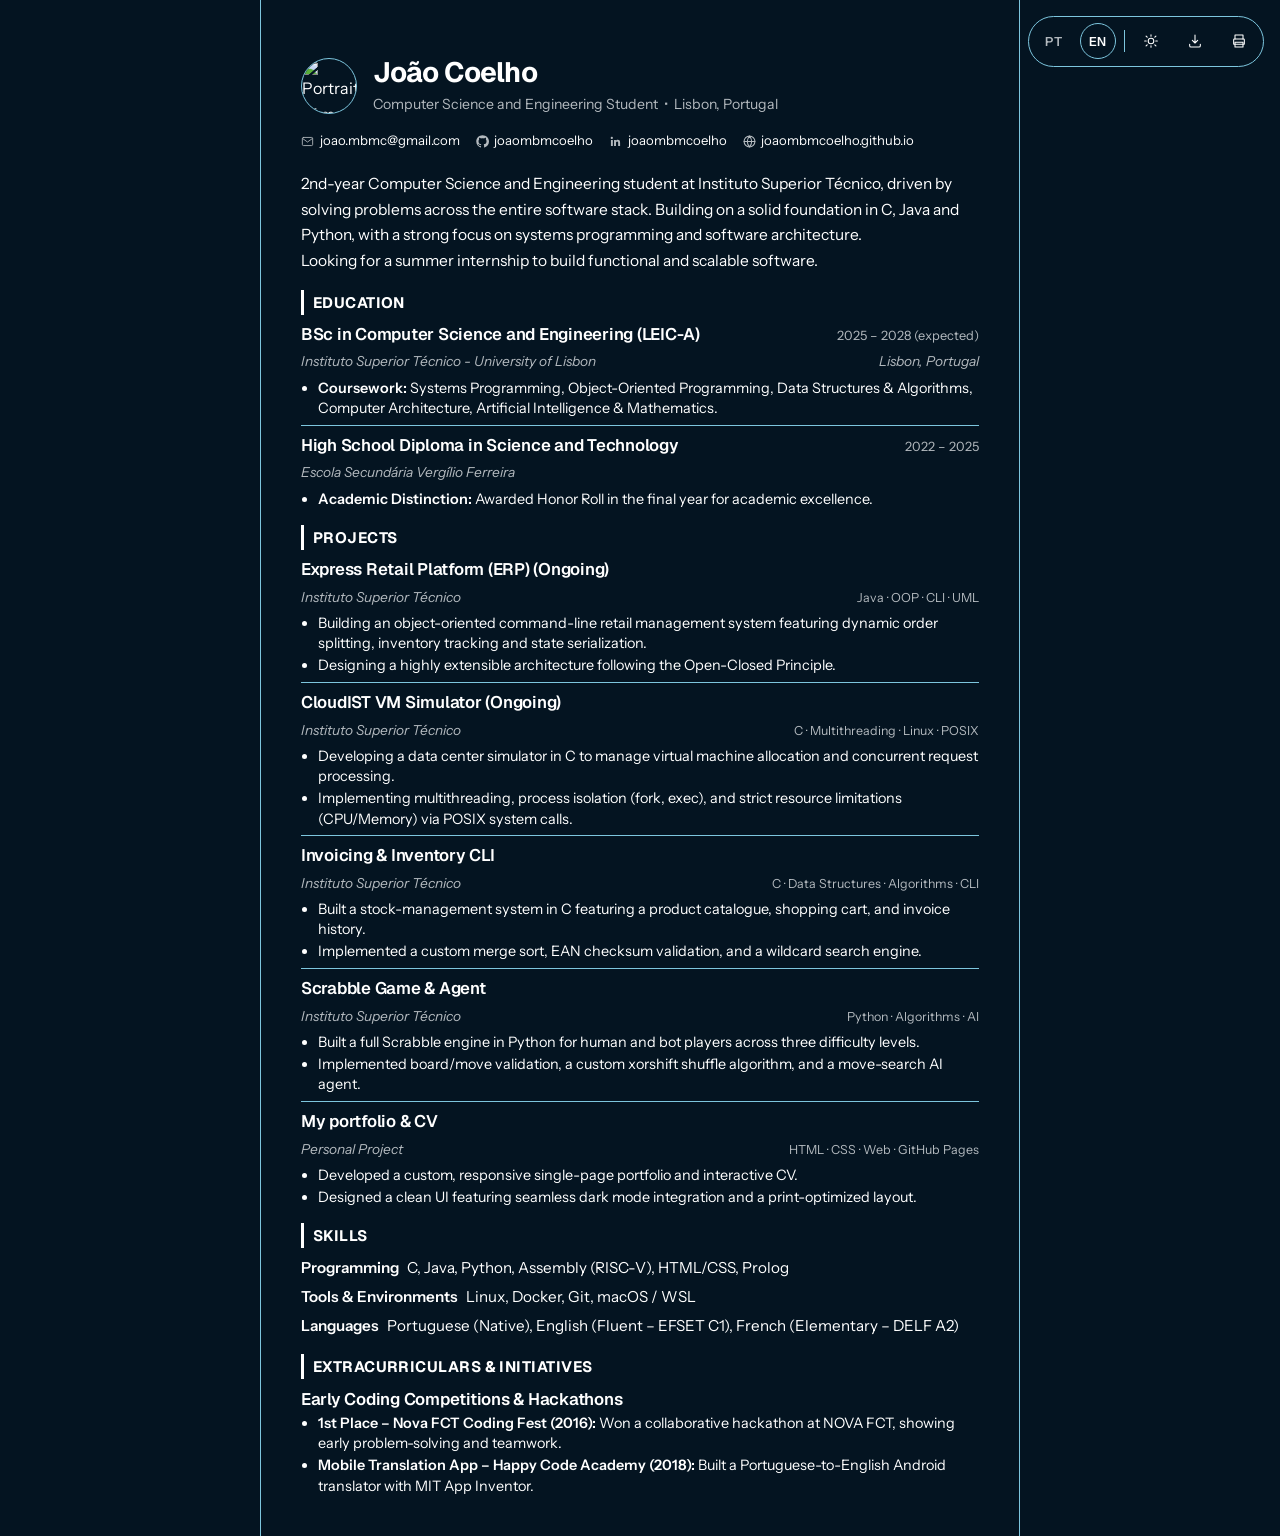
==== commit 3c258b6c: "added projects and changed the texts across the website" ====
--- a/cv.html
+++ b/cv.html
@@ -34,7 +34,7 @@
     <img class="cv-avatar no-print" src="assets/images/pfp.png" alt="Portrait of me">
     <div class="cv-header-text">
       <h1>João Coelho</h1>
-      <p class="cv-role" data-i18n="cv.role">Computer Science and Engineering Student</p>
+      <p class="cv-role" data-i18n="cv.role">Computer Science and Engineering Student  •  Lisbon, Portugal</p>
     </div>
   </header>
   <ul class="cv-contact-line">
@@ -58,15 +58,18 @@
       </svg>
       <a href="https://joaombmcoelho.github.io" target="_blank" rel="noopener">joaombmcoelho.github.io</a>
     </li>
+    <!--- 
     <li>
       <svg viewBox="0 0 24 24" fill="none" stroke="currentColor" stroke-width="1.6" stroke-linecap="round" stroke-linejoin="round"><path d="M12 21s-7-5.33-7-11a7 7 0 0 1 14 0c0 5.67-7 11-7 11z"/><circle cx="12" cy="10" r="2.3"/></svg>
-      <span data-i18n="cv.location">Lisbon, Portugal</span>
-    </li>
+      <span data-i18n="cv.location">Lisbon, PT</span>
+    </li>
+    -->
   </ul>
   <main class="cv-main">
 
-    <div class="cv-block">
-      <p class="cv-summary" data-i18n="cv.summary">2nd-year Computer Science student (LEIC-A) at Instituto Superior Técnico, comfortable across C, Python and RISC-V. Looking for an internship where I can contribute from day one.</p>
+    <!-- PROFILE (no heading) -->
+    <div class="cv-block">
+      <p class="cv-summary"><span data-i18n="cv.summary">2nd-year Computer Science and Engineering student at Instituto Superior Técnico, driven by solving problems across the entire software stack. Building on a solid foundation in C, Java and Python, with a strong focus on systems programming and software architecture.</span> <span data-i18n="cv.summary2">Looking for a summer internship to build functional and scalable software.</span></p>
     </div>
 
     <!-- EDUCATION -->
@@ -74,76 +77,139 @@
       <h2 class="cv-section-title" data-i18n="cv.section.education">education</h2>
       <div class="cv-entry">
         <div class="cv-entry-row">
-          <h3 data-i18n="cv.edu.name">LEIC-A — Computer Science and Engineering</h3>
-          <span class="cv-entry-meta" data-i18n="cv.edu.date">2024 — 2028 (expected)</span>
-        </div>
-        <div class="cv-entry-row cv-entry-sub">
-          <span data-i18n="cv.edu.institution">Instituto Superior Técnico</span>
+          <h3 data-i18n="cv.edu.name">BSc in Computer Science and Engineering (LEIC-A)</h3>
+          <span class="cv-entry-meta" data-i18n="cv.edu.date">2025 – 2028 (expected)</span>
+        </div>
+        <div class="cv-entry-row cv-entry-sub">
+          <span data-i18n="cv.edu.institution">Instituto Superior Técnico - University of Lisbon</span>
           <span data-i18n="cv.edu.city">Lisbon, Portugal</span>
         </div>
         <ul class="cv-bullets">
-          <li data-i18n="cv.edu.b1">Coursework: systems programming, computer architecture, algorithms and mathematics.</li>
-        </ul>
-      </div>
-    </div>
+          <li><strong data-i18n="cv.edu.b1l">Coursework:</strong> <span data-i18n="cv.edu.b1">Systems Programming, Object-Oriented Programming, Data Structures &amp; Algorithms, Computer Architecture, Artificial Intelligence &amp; Mathematics.</span></li>
+        </ul>
+      </div>
+      <div class="cv-entry">
+        <div class="cv-entry-row">
+          <h3 data-i18n="cv.edu2.name">High School Diploma in Science and Technology</h3>
+          <span class="cv-entry-meta" data-i18n="cv.edu2.date">2022 – 2025</span>
+        </div>
+        <div class="cv-entry-row cv-entry-sub">
+          <span data-i18n="cv.edu2.institution">Escola Secundária Vergílio Ferreira</span>
+        </div>
+        <ul class="cv-bullets">
+          <li><strong data-i18n="cv.edu2.b1l">Academic Distinction:</strong> <span data-i18n="cv.edu2.b1">Awarded Honor Roll in the final year for academic excellence.</span></li>
+        </ul>
+      </div>
+    </div>
+
+    <!-- PROJECTS -->
     <div class="cv-block">
       <h2 class="cv-section-title" data-i18n="cv.section.projects">projects</h2>
 
       <div class="cv-entry">
         <div class="cv-entry-row">
-          <h3 data-i18n="cv.p1.title">Invoicing &amp; Inventory CLI</h3>
-          <span class="cv-entry-meta" data-i18n="cv.p1.course">Systems Programming</span>
+          <h3><a href="https://github.com/joaombmcoelho/projeto_PO" target="_blank" rel="noopener" data-i18n="cv.p1.title">Express Retail Platform (ERP) (Ongoing)</a></h3>
         </div>
         <div class="cv-entry-row cv-entry-sub">
           <span data-i18n="cv.p1.institution">Instituto Superior Técnico</span>
-          <span class="cv-entry-stack" data-i18n="cv.p1.stack">C · Merge Sort · CLI</span>
-        </div>
-        <ul class="cv-bullets">
-          <li data-i18n="cv.p1.b1">Built an invoicing and stock-management system in C: catalogue, cart and invoice history.</li>
-          <li data-i18n="cv.p1.b2">Implemented a hand-written merge sort, EAN checksum validation and wildcard product search.</li>
-        </ul>
-      </div>
-
-      <div class="cv-entry">
-        <div class="cv-entry-row">
-          <h3 data-i18n="cv.p2.title">Scrabble Game &amp; Agent</h3>
-          <span class="cv-entry-meta" data-i18n="cv.p2.course">Functional Programming</span>
+          <span class="cv-entry-stack" data-i18n="cv.p1.stack">Java · OOP · CLI · UML</span>
+        </div>
+        <ul class="cv-bullets">
+          <li data-i18n="cv.p1.b1">Building an object-oriented command-line retail management system featuring dynamic order splitting, inventory tracking and state serialization.</li>
+          <li data-i18n="cv.p1.b2">Designing a highly extensible architecture following the Open-Closed Principle.</li>
+        </ul>
+      </div>
+
+      <div class="cv-entry">
+        <div class="cv-entry-row">
+          <h3><a href="https://github.com/ritarvieira/projeto_SO_jr" target="_blank" rel="noopener" data-i18n="cv.p2.title">CloudIST VM Simulator (Ongoing)</a></h3>
         </div>
         <div class="cv-entry-row cv-entry-sub">
           <span data-i18n="cv.p2.institution">Instituto Superior Técnico</span>
-          <span class="cv-entry-stack" data-i18n="cv.p2.stack">Python · AI Agent</span>
-        </div>
-        <ul class="cv-bullets">
-          <li data-i18n="cv.p2.b1">Built a full Scrabble engine in Python for human and bot players across three difficulty levels.</li>
-          <li data-i18n="cv.p2.b2">Implemented board/move validation, letter-bag shuffling and a move-search agent.</li>
-        </ul>
-      </div>
-
-      <div class="cv-entry">
-        <div class="cv-entry-row">
-          <h3 data-i18n="cv.p3.title">16-bit Single-Cycle Processor</h3>
-          <span class="cv-entry-meta" data-i18n="cv.p3.course">Computer Architecture</span>
+          <span class="cv-entry-stack" data-i18n="cv.p2.stack">C · Multithreading · Linux · POSIX</span>
+        </div>
+        <ul class="cv-bullets">
+          <li data-i18n="cv.p2.b1">Developing a data center simulator in C to manage virtual machine allocation and concurrent request processing.</li>
+          <li data-i18n="cv.p2.b2">Implementing multithreading, process isolation (fork, exec), and strict resource limitations (CPU/Memory) via POSIX system calls.</li>
+        </ul>
+      </div>
+
+      <div class="cv-entry">
+        <div class="cv-entry-row">
+          <h3><a href="https://github.com/joaombmcoelho/Invoicing_system-IAED" target="_blank" rel="noopener" data-i18n="cv.p3.title">Invoicing &amp; Inventory CLI</a></h3>
         </div>
         <div class="cv-entry-row cv-entry-sub">
           <span data-i18n="cv.p3.institution">Instituto Superior Técnico</span>
-          <span class="cv-entry-stack" data-i18n="cv.p3.stack">Logisim · ISA Design</span>
-        </div>
-        <ul class="cv-bullets">
-          <li data-i18n="cv.p3.b1">Designed a 16-bit single-cycle processor in Logisim on a 3-bit opcode scheme.</li>
-          <li data-i18n="cv.p3.b2">Built a small custom instruction set (li, add, dot, dota).</li>
-        </ul>
-      </div>
-    </div>
+          <span class="cv-entry-stack" data-i18n="cv.p3.stack">C · Data Structures · Algorithms · CLI</span>
+        </div>
+        <ul class="cv-bullets">
+          <li data-i18n="cv.p3.b1">Built a stock-management system in C featuring a product catalogue, shopping cart, and invoice history.</li>
+          <li data-i18n="cv.p3.b2">Implemented a custom merge sort, EAN checksum validation, and a wildcard search engine.</li>
+        </ul>
+      </div>
+
+      <div class="cv-entry">
+        <div class="cv-entry-row">
+          <h3><a href="https://github.com/joaombmcoelho/Scrabble2-FP" target="_blank" rel="noopener" data-i18n="cv.p4.title">Scrabble Game &amp; Agent</a></h3>
+        </div>
+        <div class="cv-entry-row cv-entry-sub">
+          <span data-i18n="cv.p4.institution">Instituto Superior Técnico</span>
+          <span class="cv-entry-stack" data-i18n="cv.p4.stack">Python · Algorithms · AI</span>
+        </div>
+        <ul class="cv-bullets">
+          <li data-i18n="cv.p4.b1">Built a full Scrabble engine in Python for human and bot players across three difficulty levels.</li>
+          <li data-i18n="cv.p4.b2">Implemented board/move validation, a custom xorshift shuffle algorithm, and a move-search AI agent.</li>
+        </ul>
+      </div>
+
+      <div class="cv-entry">
+        <div class="cv-entry-row">
+          <h3><a href="https://github.com/joaombmcoelho/joaombmcoelho.github.io" target="_blank" rel="noopener" data-i18n="cv.p5.title">My portfolio &amp; CV</a></h3>
+        </div>
+        <div class="cv-entry-row cv-entry-sub">
+          <span data-i18n="cv.p5.institution">Personal Project</span>
+          <span class="cv-entry-stack" data-i18n="cv.p5.stack">HTML · CSS · Web · GitHub Pages</span>
+        </div>
+        <ul class="cv-bullets">
+          <li data-i18n="cv.p5.b1">Developed a custom, responsive single-page portfolio and interactive CV.</li>
+          <li data-i18n="cv.p5.b2">Designed a clean UI featuring seamless dark mode integration and a print-optimized layout.</li>
+        </ul>
+      </div>
+    </div>
+
+    <!-- SKILLS -->
     <div class="cv-block">
       <h2 class="cv-section-title" data-i18n="cv.section.skills">skills</h2>
-      <p class="cv-skill-line"><span class="cv-skill-label" data-i18n="cv.skills.programming">Programming</span><span data-i18n="cv.skills.programmingList">Python, C, Assembly (RISC-V), Prolog</span></p>
-      <p class="cv-skill-line"><span class="cv-skill-label" data-i18n="cv.skills.tools">Tools</span><span data-i18n="cv.skills.toolsList">Git, Linux, Docker</span></p>
-    </div>
-
-    <!-- LANGUAGES -->
-    <div class="cv-block">
-      <h2 class="cv-section-title" data-i18n="cv.section.languages">languages</h2>
-      <p class="cv-lang-line" data-i18n="cv.languages.line">Portuguese — Native  ·  English — Fluent (C1)  ·  French — Elementary (A2)</p>
+      <p class="cv-skill-line"><span class="cv-skill-label" data-i18n="cv.skills.programming">Programming</span><span data-i18n="cv.skills.programmingList">C, Java, Python, Assembly (RISC-V), HTML/CSS, Prolog</span></p>
+      <p class="cv-skill-line"><span class="cv-skill-label" data-i18n="cv.skills.tools">Tools &amp; Environments</span><span data-i18n="cv.skills.toolsList">Linux, Docker, Git, macOS / WSL</span></p>
+      <p class="cv-skill-line"><span class="cv-skill-label" data-i18n="cv.skills.languages">Languages</span><span data-i18n="cv.skills.languagesList">Portuguese (Native), English (Fluent – EFSET C1), French (Elementary – DELF A2)</span></p>
+    </div>
+
+    <!-- EXTRACURRICULARS -->
+    <div class="cv-block">
+      <h2 class="cv-section-title" data-i18n="cv.section.extra">extracurriculars &amp; initiatives</h2>
+
+      <!-- (commented out for now: remove this line and the closing marker below to show it again)
+      <div class="cv-entry">
+        <div class="cv-entry-row">
+          <h3 data-i18n="cv.x1.title">Cybersecurity Seminars &amp; Meetings</h3>
+          <span class="cv-entry-meta" data-i18n="cv.x1.org">Instituto Superior Técnico</span>
+        </div>
+        <ul class="cv-bullets">
+          <li data-i18n="cv.x1.b1">Actively participating in internal cybersecurity group meetings to broaden knowledge on system vulnerabilities, network security, and ethical hacking.</li>
+        </ul>
+      </div>
+      end of commented-out entry -->
+
+      <div class="cv-entry">
+        <div class="cv-entry-row">
+          <h3 data-i18n="cv.x2.title">Early Coding Competitions &amp; Hackathons</h3>
+        </div>
+        <ul class="cv-bullets">
+          <li><strong data-i18n="cv.x2.b1l">1st Place – Nova FCT Coding Fest (2016):</strong> <span data-i18n="cv.x2.b1">Won a collaborative hackathon at NOVA FCT, showing early problem-solving and teamwork.</span></li>
+          <li><strong data-i18n="cv.x2.b2l">Mobile Translation App – Happy Code Academy (2018):</strong> <span data-i18n="cv.x2.b2">Built a Portuguese-to-English Android translator with MIT App Inventor.</span></li>
+        </ul>
+      </div>
     </div>
 
   </main>
--- a/css/style.css
+++ b/css/style.css
@@ -95,7 +95,8 @@
   .nav-toggle { display: inline-flex; }
   .nav-links { position: fixed; inset: 68px 0 auto 0; flex-direction: column; align-items: flex-start; gap: 0; background: var(--chrome); border-bottom: 1px solid var(--border); padding: .6rem var(--gutter) 1rem; transform: translateY(-8px); opacity: 0; pointer-events: none; transition: transform var(--transition), opacity var(--transition); }
   .nav-links.open { transform: none; opacity: 1; pointer-events: auto; }
-  .nav-links li { width: 100%; }
+  .nav-links { display: grid; grid-template-columns: max-content; justify-content: start; }
+  .nav-links li { width: auto; }
   .nav-links li { margin-top: .35rem; }
   .nav-links a { display: block; padding: .7rem .9rem; font-size: 1.05rem; }
   .nav-links a.nav-cv { display: flex; }
@@ -110,7 +111,7 @@
 .hero .role { font-size: clamp(1.05rem, 2vw, 1.3rem); color: var(--text-soft); margin: 0 0 2rem; white-space: pre-line; line-height: 1.45; }
 .hero .role::first-line { color: var(--text); font-weight: 500; }
 
-.social-row { display: flex; flex-wrap: wrap; align-items: center; gap: .5rem .5rem; }
+.social-row { display: flex; flex-wrap: wrap; align-items: center; gap: .6rem; }
 .social-link { display: inline-flex; align-items: center; gap: .5rem; padding: .5rem .9rem; border: 1px solid var(--border-strong); border-radius: 999px; font-size: .88rem; font-weight: 500; color: var(--text);  transition: border-color var(--transition), background var(--transition), color var(--transition); }
 .social-link:hover { border-color: var(--hover-bg); background: var(--hover-bg); color: var(--hover-fg); }
 .social-link svg { width: 17px; height: 17px; flex-shrink: 0; }
@@ -147,7 +148,8 @@
 .fact dd span { color: var(--text-soft); font-size: .92rem; }
 
 .skills-compact { grid-column: 1 / -1; grid-row: 3; margin-top: 2.25rem; }
-.skills-label { font-size: .85rem; font-weight: 600; color: var(--syn-5); margin: 0 0 .5rem; }
+.skills-label { display: flex; align-items: center; gap: .45rem; font-size: .85rem; font-weight: 600; color: var(--syn-5); margin: 0 0 .5rem; }
+.skills-label svg { width: 15px; height: 15px; flex-shrink: 0; }
 .skill-list { display: flex; flex-wrap: wrap; gap: .3rem 1.4rem; list-style: none; padding: 0; margin: 0; font-family: var(--font-display); font-size: 1.35rem; font-weight: 600; letter-spacing: -0.02em; }
 
 @media (max-width: 760px) {
@@ -214,11 +216,11 @@
 @media (max-width: 640px) {
   .cv-toolbar { top: .6rem; right: .6rem; gap: .3rem; padding: .3rem; }
   .cv-toolbar > button, .cv-toolbar > a, .lang-switch, .lang-switch button { width: 32px; height: 32px; }
-  .lang-switch { width: auto; }
+  .lang-switch { width: auto; gap: .3rem; }
 }
 
 /* Language switch (segmented control) — only used on this page, screen only */
-.lang-switch { display: inline-flex; align-items: center; border: 0; border-radius: 999px; padding: 0; height: 36px; box-sizing: border-box; gap: 0; flex-shrink: 0; }
+.lang-switch { display: inline-flex; align-items: center; border: 0; border-radius: 999px; padding: 0; height: 36px; box-sizing: border-box; gap: .5rem; flex-shrink: 0; }
 .lang-switch button {
   border: 1px dashed transparent;
   background: transparent;
@@ -248,13 +250,13 @@
   padding: 3.5rem 2.5rem 2.5rem;
   font-size: 1rem;
 }
-@media (max-width: 640px) { .cv-page { padding: 4.5rem 1.1rem 2rem; } }
+@media (max-width: 640px) { .cv-page { padding: 4.5rem 1.1rem 2rem; border-left: 0; border-right: 0; } }
 
 /* Header — photo (screen only) + name + role */
 .cv-header { display: flex; align-items: center; gap: 1rem; margin-bottom: 0.9rem; }
 .cv-avatar { width: 56px; height: 56px; border-radius: 50%; object-fit: cover; border: 1px solid var(--border); background: var(--bg); flex-shrink: 0; }
 .cv-header h1 { font-family: var(--font-display); font-weight: 700; letter-spacing: -0.03em; font-size: 1.75rem; margin: 0 0 0.2rem; line-height: 1.2; }
-.cv-header .cv-role { font-family: var(--font-sans); font-size: 0.88rem; color: var(--text-soft); margin: 0; }
+.cv-header .cv-role { font-family: var(--font-sans); font-size: 0.88rem; color: var(--text-soft); margin: 0; white-space: pre-wrap; }
 
 /* Contact line — icon before every value. Prefers one row (nowrap
    per item + tight gaps), but wraps to a second line if the 5 items
@@ -272,7 +274,7 @@
   display: flex;
   flex-wrap: wrap;
   align-items: center;
-  margin: 0 0 1.4rem;
+  margin: 0 0 0.9rem;
   padding: 0;
 }
 .cv-contact-line li { display: flex; align-items: center; font-size: 0.82rem; white-space: nowrap; margin: 0 1rem 0.3rem 0; }
@@ -284,34 +286,37 @@
 }
 
 /* Section blocks (Profile / Education / Experience / Projects / Skills / Languages) */
-.cv-main h2.cv-section-title { font-family: var(--font-display); font-size: 0.95rem; font-weight: 700; color: var(--text); margin: 0 0 0.8rem; padding-left: 0.55rem; border-left: 3px solid var(--text); text-transform: uppercase; letter-spacing: 0.03em; }
-
-.cv-block { margin-bottom: 1.6rem; }
+.cv-main h2.cv-section-title { font-family: var(--font-display); font-size: 0.95rem; font-weight: 700; color: var(--text); margin: 0 0 0.4rem; padding-left: 0.55rem; border-left: 3px solid var(--text); text-transform: uppercase; letter-spacing: 0.03em; }
+
+.cv-block { margin-bottom: 1rem; }
 .cv-block:last-child { margin-bottom: 0; }
-.cv-summary { font-size: 0.97rem; max-width: 68ch; margin: 0; color: var(--text); }
+.cv-summary { font-size: 0.97rem; margin: 0; color: var(--text); }
+.cv-summary span:last-child { display: inline-block; } /* last sentence moves down whole instead of splitting across lines */
 
 /* Entries — every entry (education / experience / project) shares the
    same two-row header: name+meta on row 1 (date, or the course for
    projects), sub-detail+extra on row 2 (institution/company+location,
    or institution+tech-stack for projects). No separate tag row. */
-.cv-entry { padding-bottom: 0.95rem; margin-bottom: 0.95rem; border-bottom: 1px solid var(--border); }
+.cv-entry { padding-bottom: 0.4rem; margin-bottom: 0.4rem; border-bottom: 1px solid var(--border); }
 .cv-entry:last-child { border-bottom: none; margin-bottom: 0; padding-bottom: 0; }
 
 .cv-entry-row { display: flex; justify-content: space-between; align-items: baseline; }
 .cv-entry-row h3 { margin: 0 0.6rem 0 0; font-family: var(--font-display); font-weight: 600; letter-spacing: -0.015em; font-size: 1.05rem; }
+.cv-entry-row h3 a { color: inherit; text-decoration: none; }
 .cv-entry-meta { font-family: var(--font-sans); font-size: 0.8rem; color: var(--text-soft); white-space: nowrap; flex-shrink: 0; }
 
-.cv-entry-sub { font-size: 0.86rem; color: var(--text-soft); margin: 0.15rem 0 0.45rem; font-style: italic; }
+.cv-entry-sub { font-size: 0.86rem; color: var(--text-soft); margin: 0.1rem 0 0.3rem; font-style: italic; }
 .cv-entry-sub span:first-child { flex: 1 1 auto; margin-right: 0.6rem; }
 .cv-entry-stack { font-family: var(--font-sans); font-style: normal; font-size: 0.78rem; white-space: nowrap; flex-shrink: 0; }
 
 .cv-bullets { margin: 0; padding: 0 0 0 1.05rem; }
-.cv-bullets li { font-size: 0.92rem; line-height: 1.48; margin-bottom: 0.22rem; }
+.cv-bullets li { font-size: 0.9rem; line-height: 1.4; margin-bottom: 0.12rem; }
+.cv-bullets strong { font-weight: 600; }
 .cv-bullets li:last-child { margin-bottom: 0; }
 
 /* Skills — plain text lines, category label + comma list. No boxes:
    fewer visual elements, easier to keep to one page. */
-.cv-skill-line { display: flex; font-size: 0.95rem; margin: 0 0 0.4rem; }
+.cv-skill-line { display: flex; font-size: 0.95rem; margin: 0 0 0.25rem; }
 .cv-skill-line:last-child { margin-bottom: 0; }
 .cv-skill-label { font-family: var(--font-sans); font-weight: 600; flex-shrink: 0; margin-right: 0.5rem; }
 
